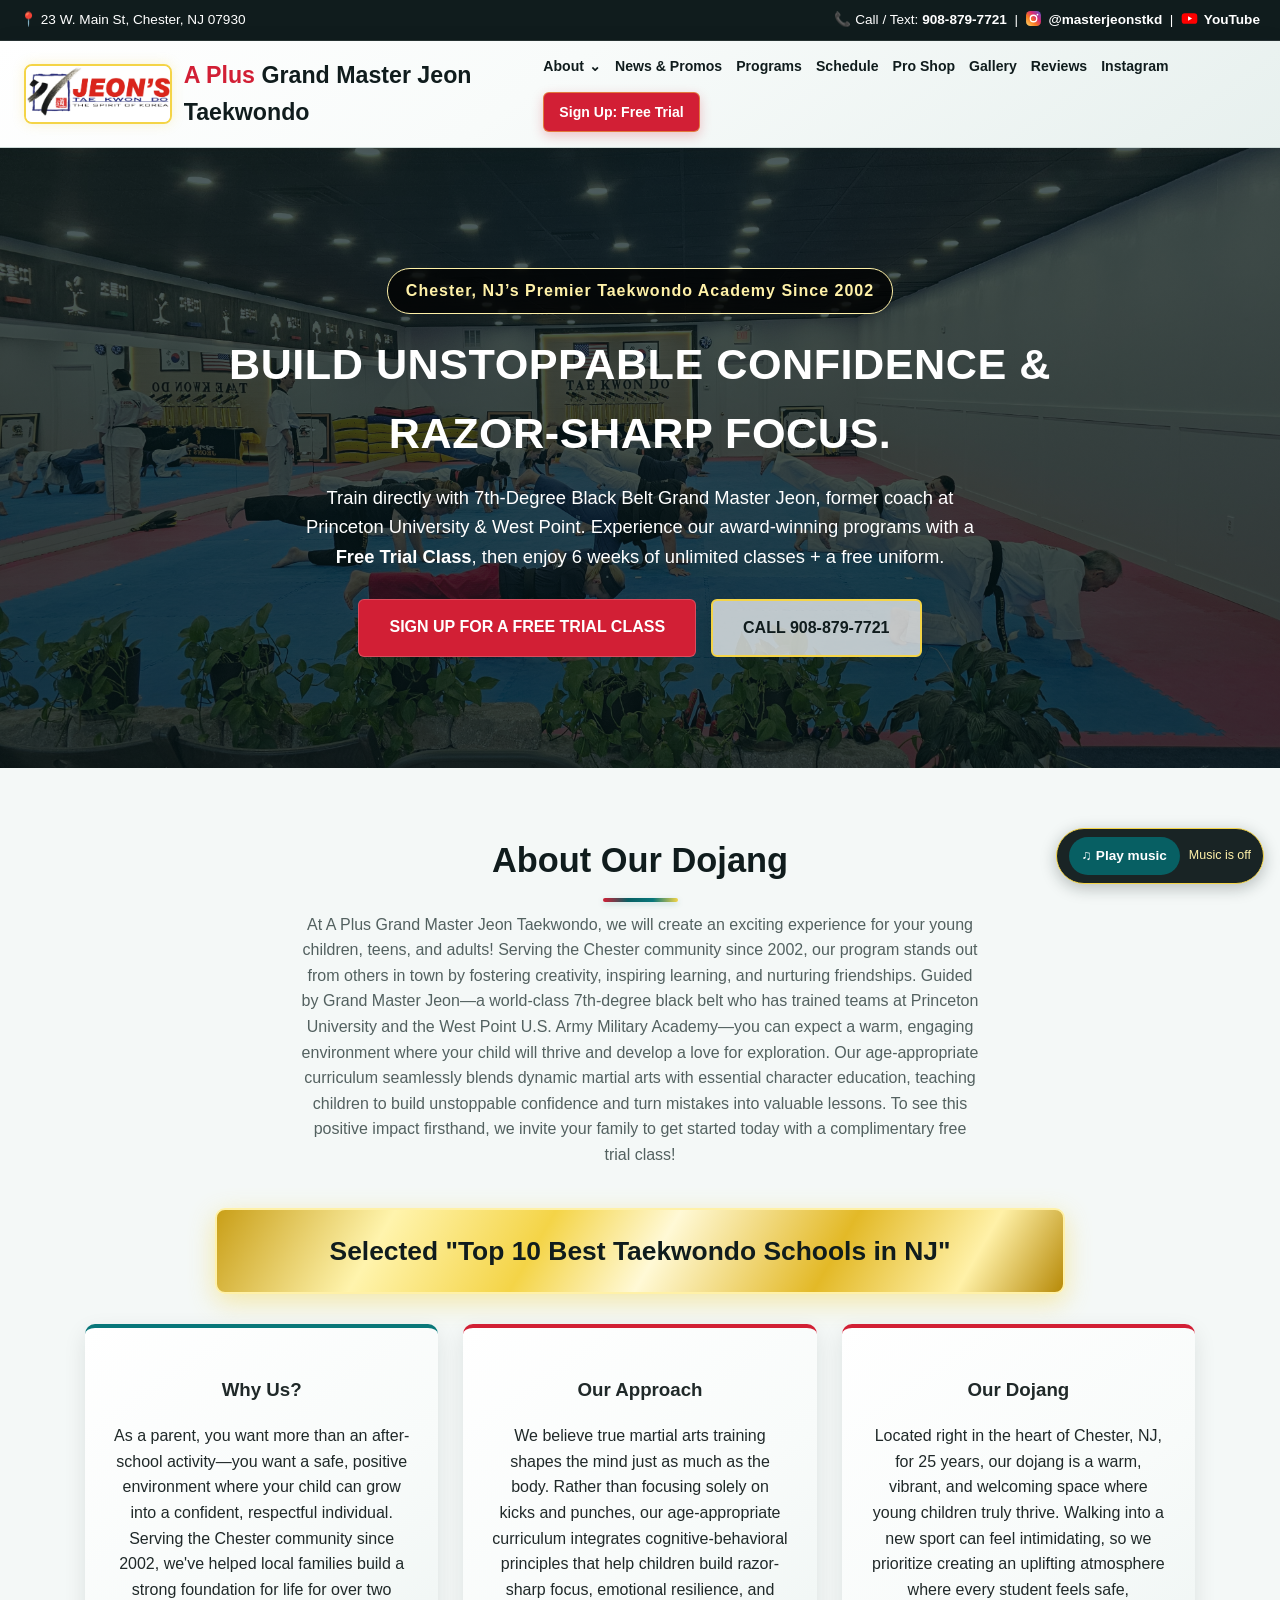
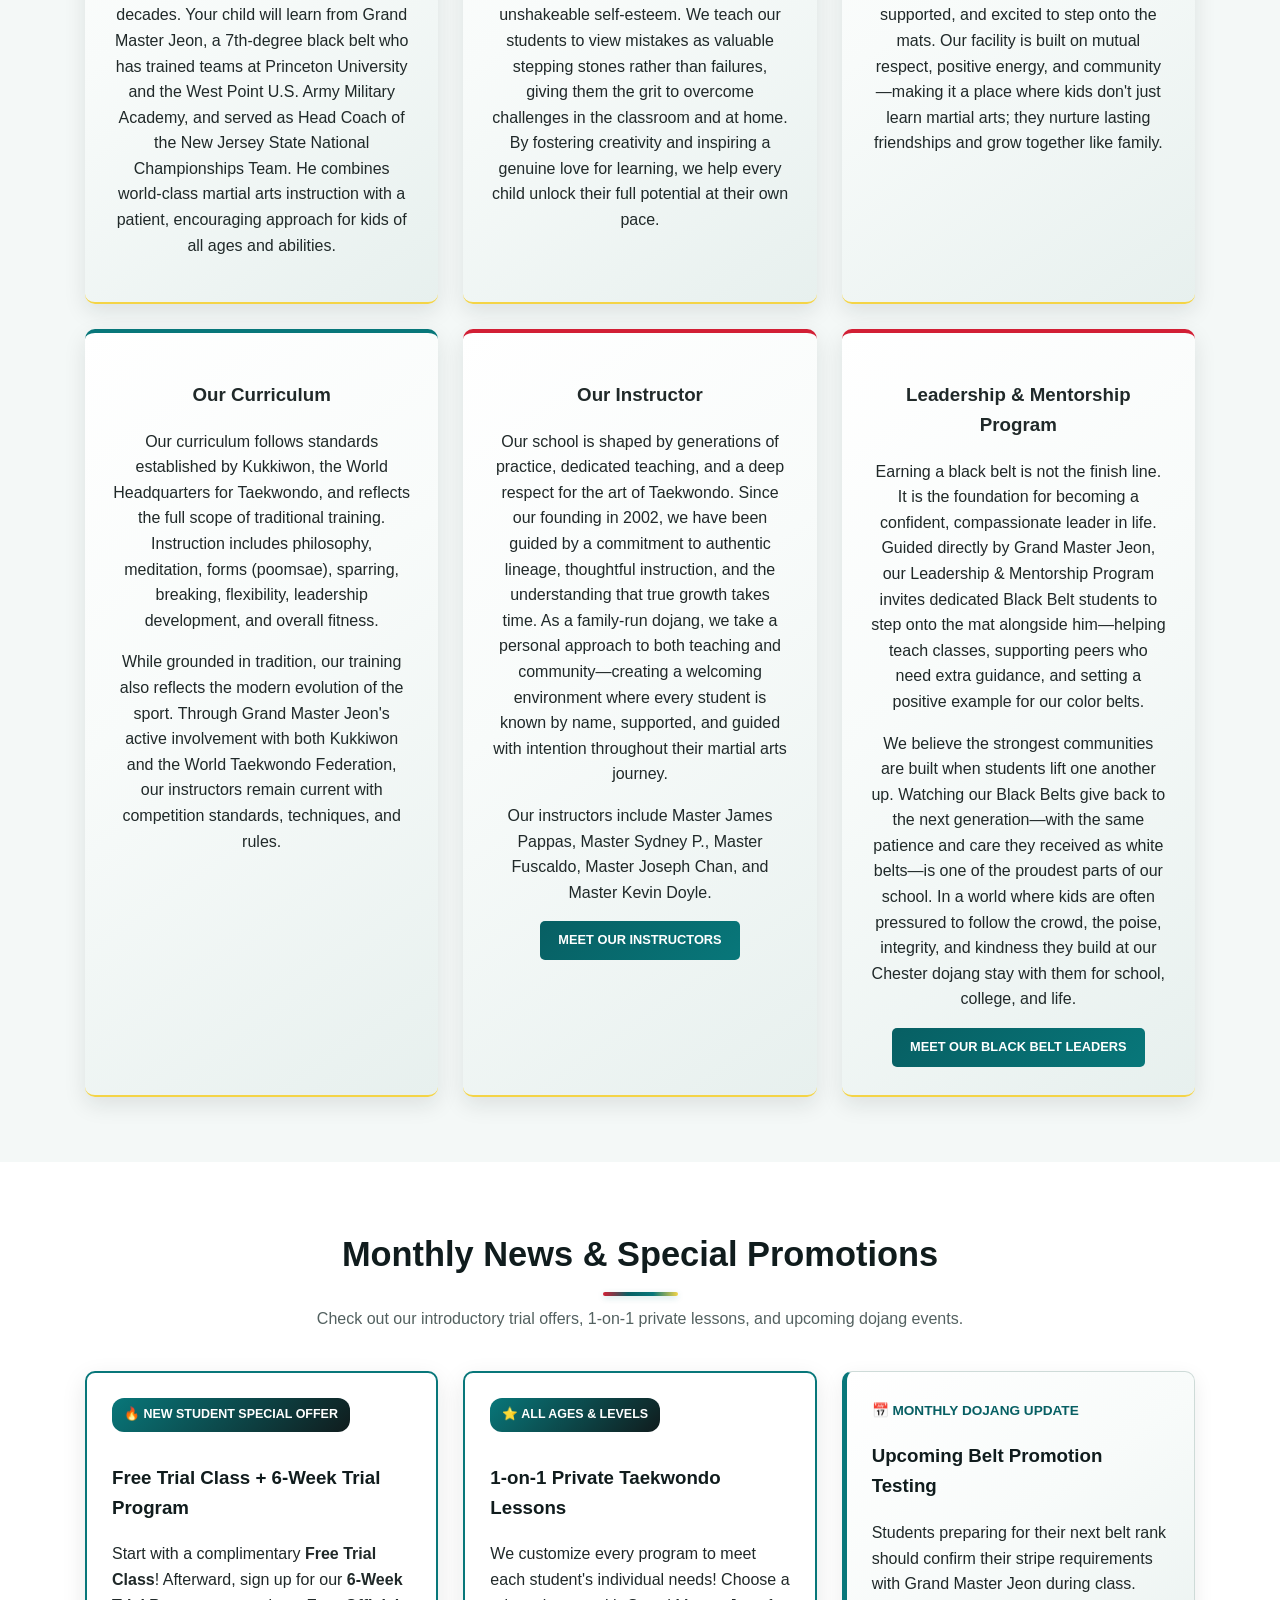
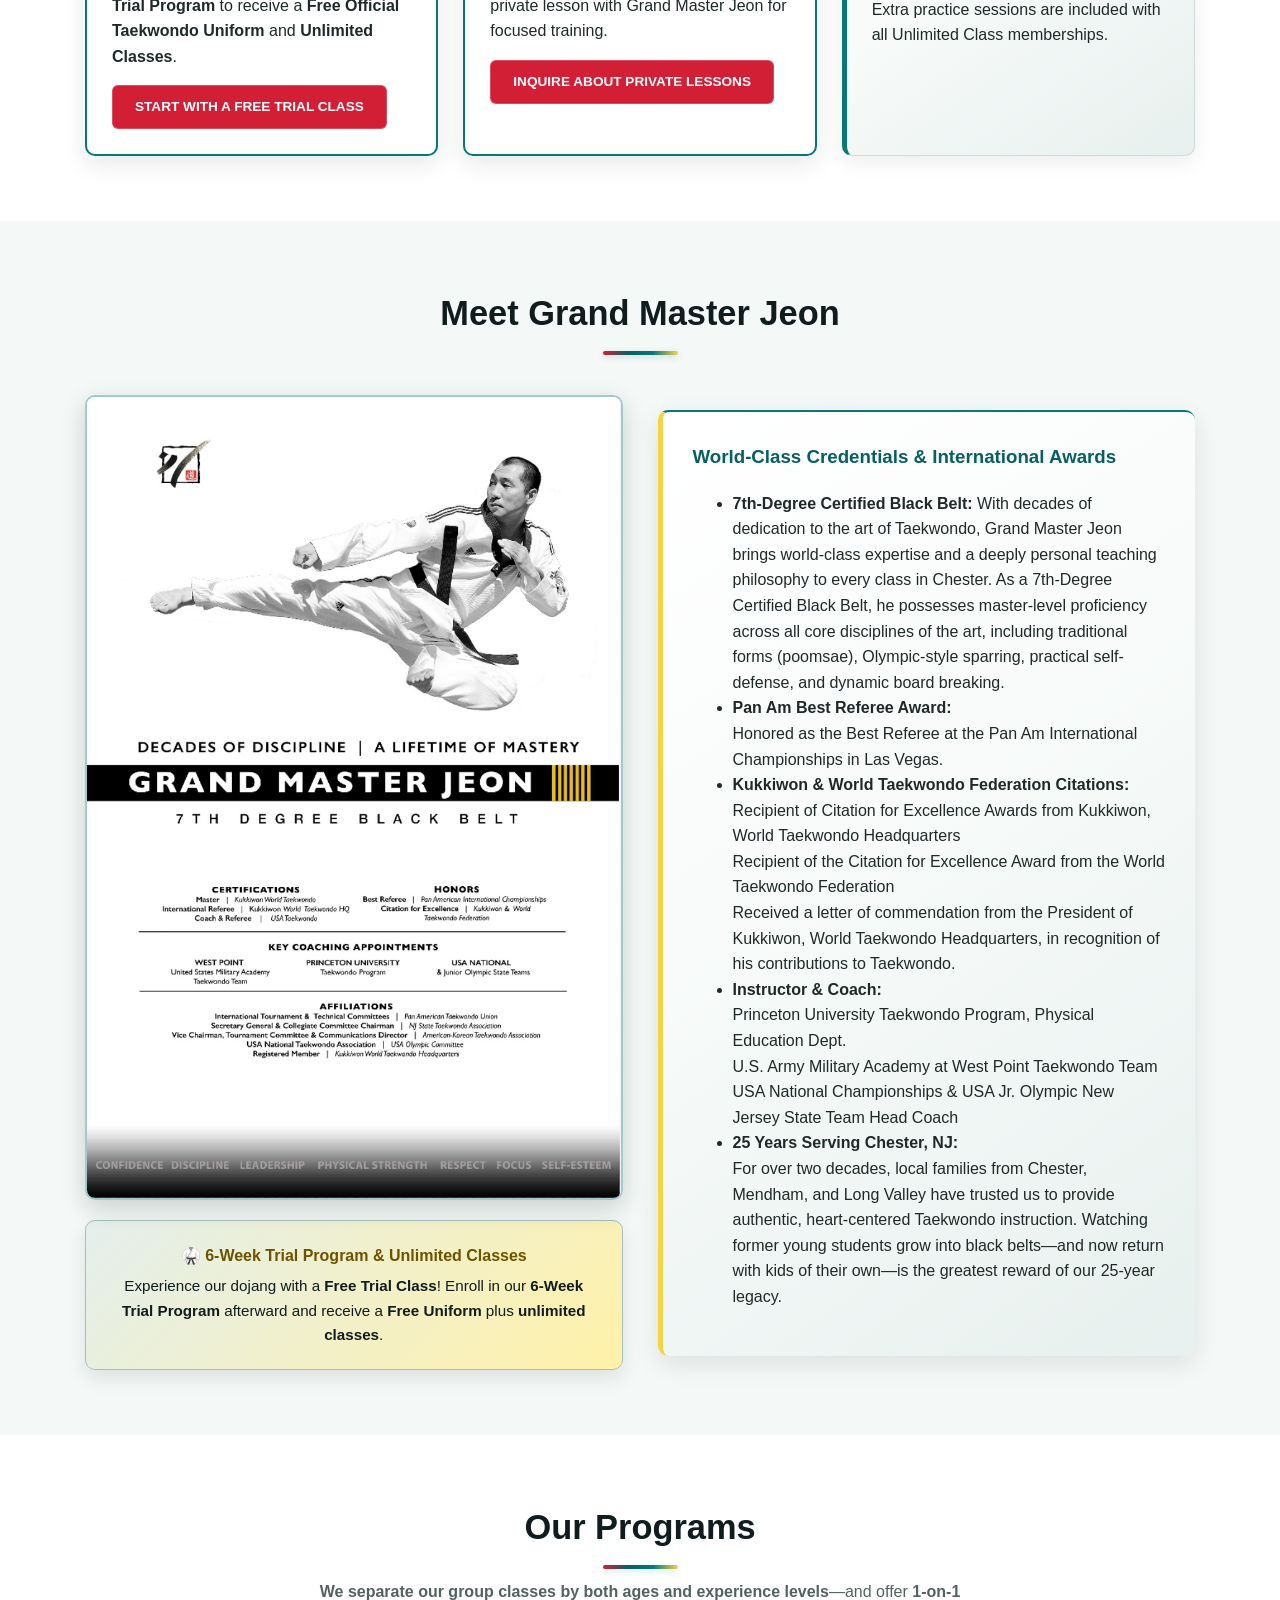
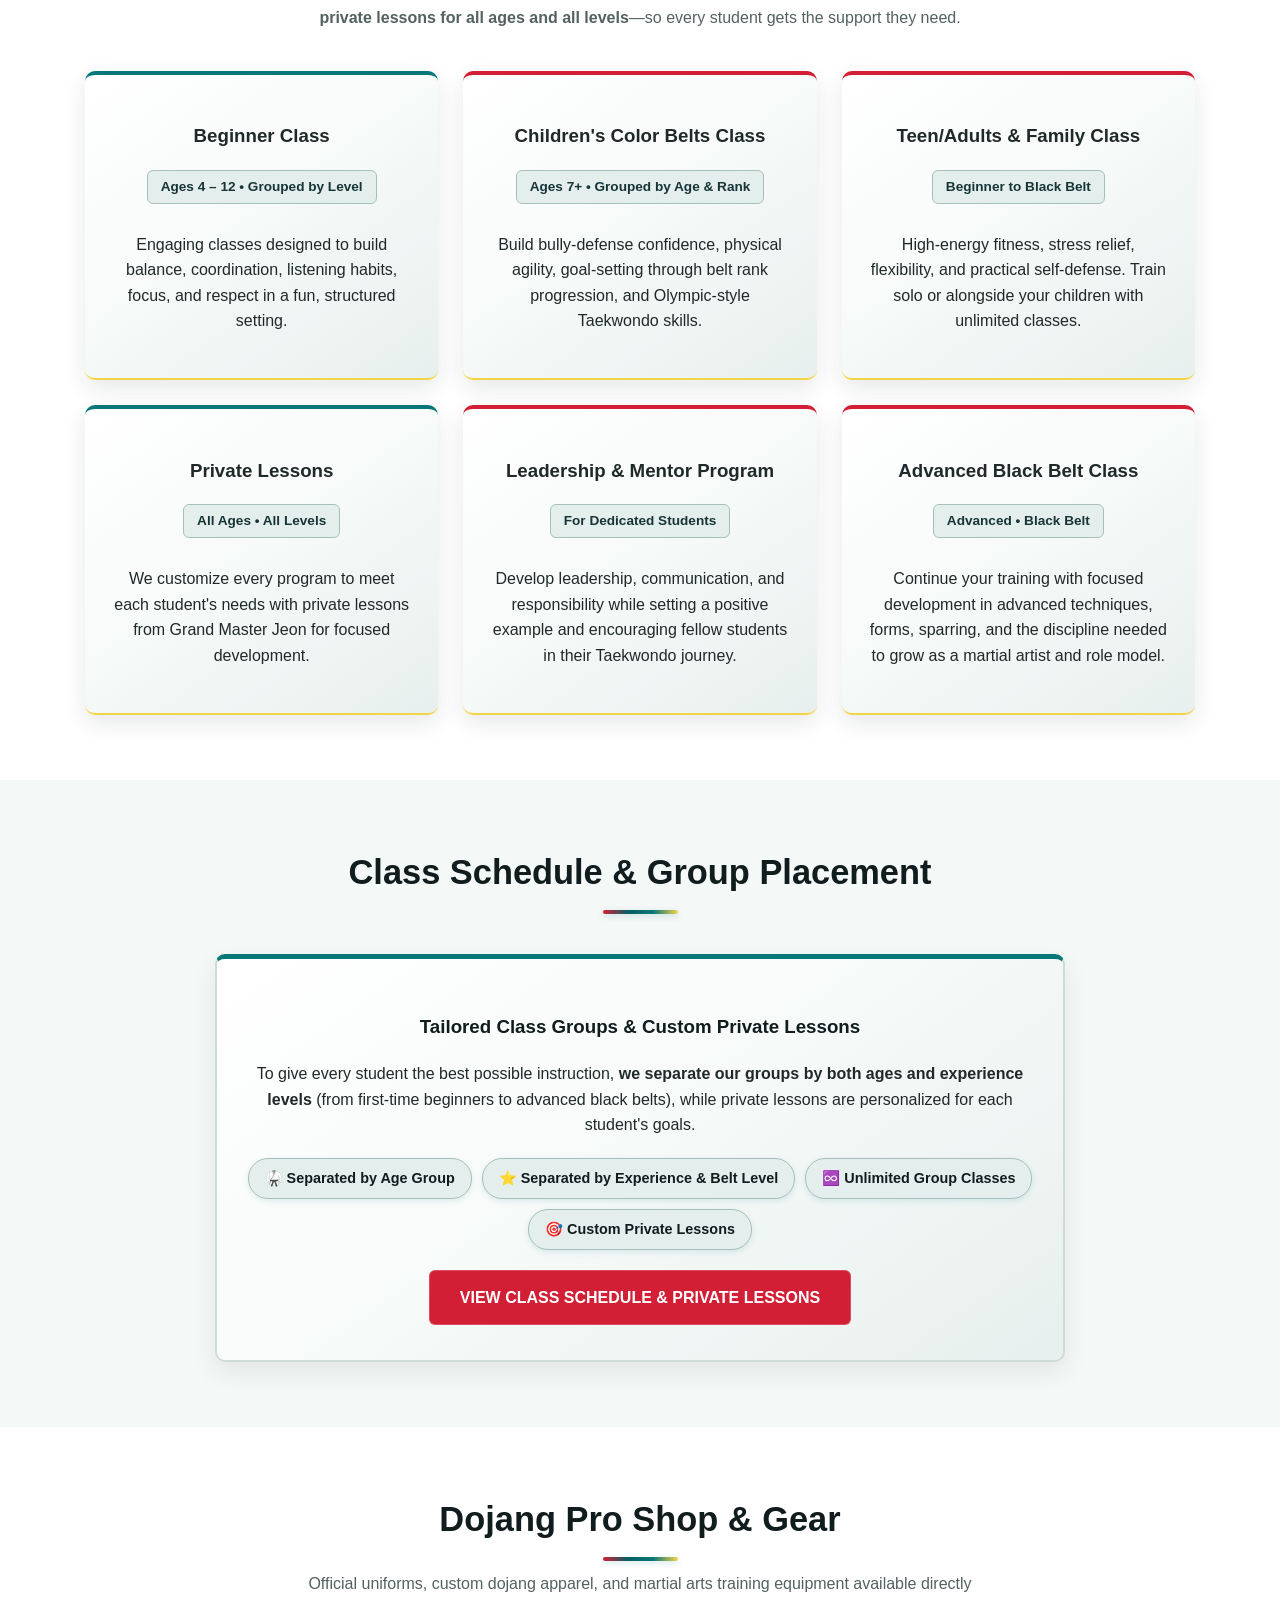
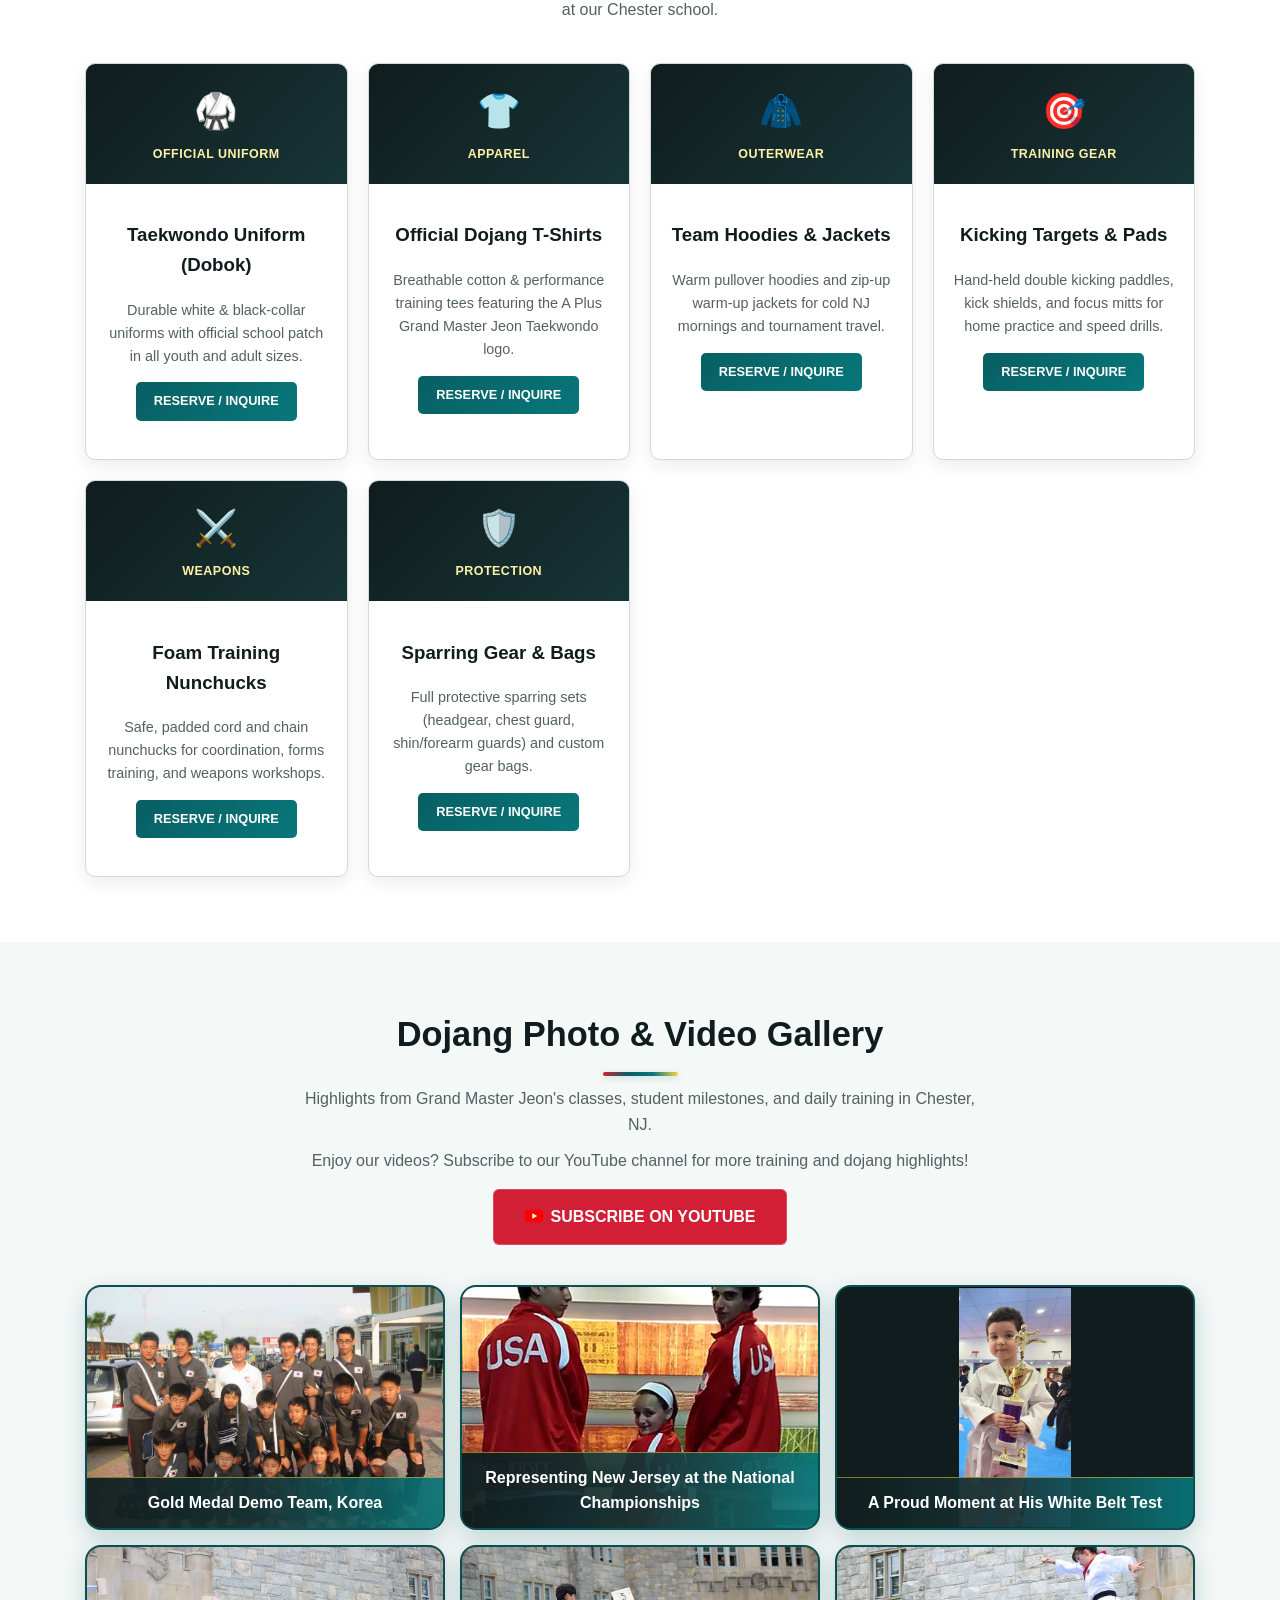
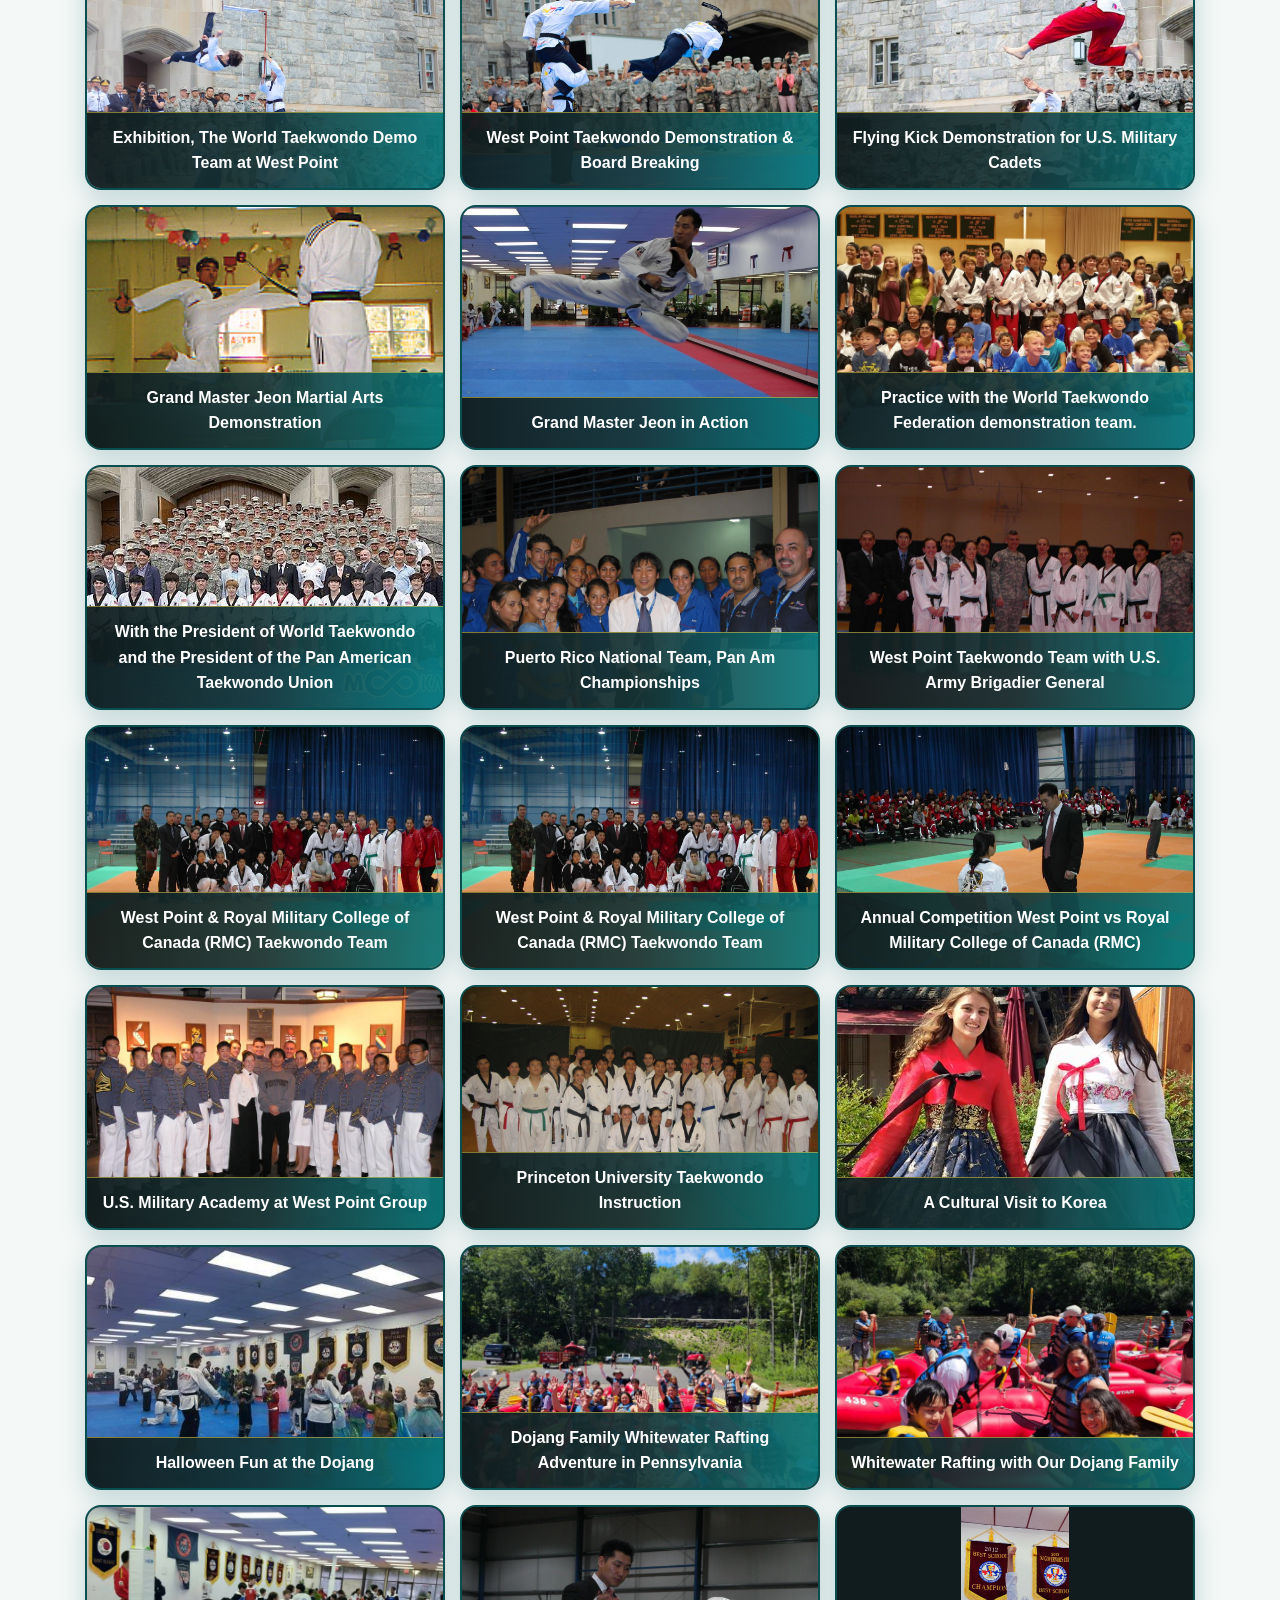
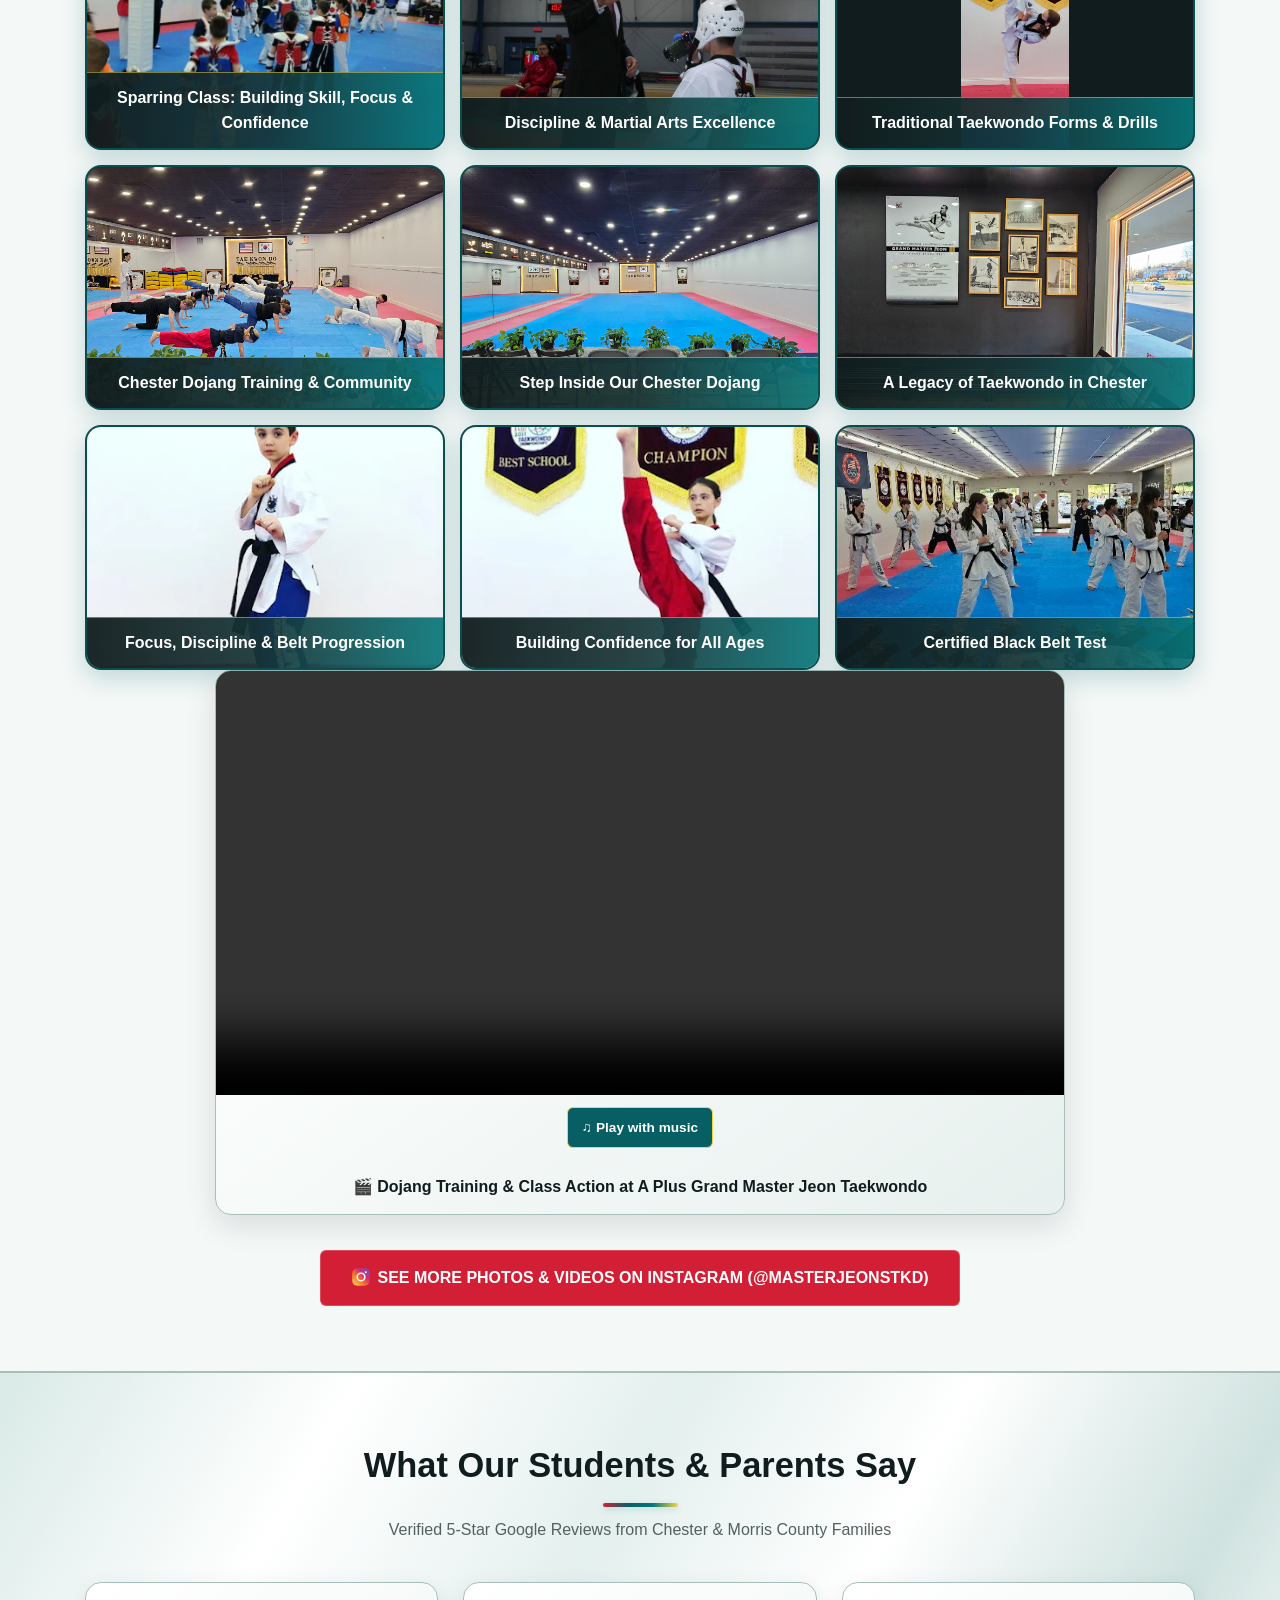
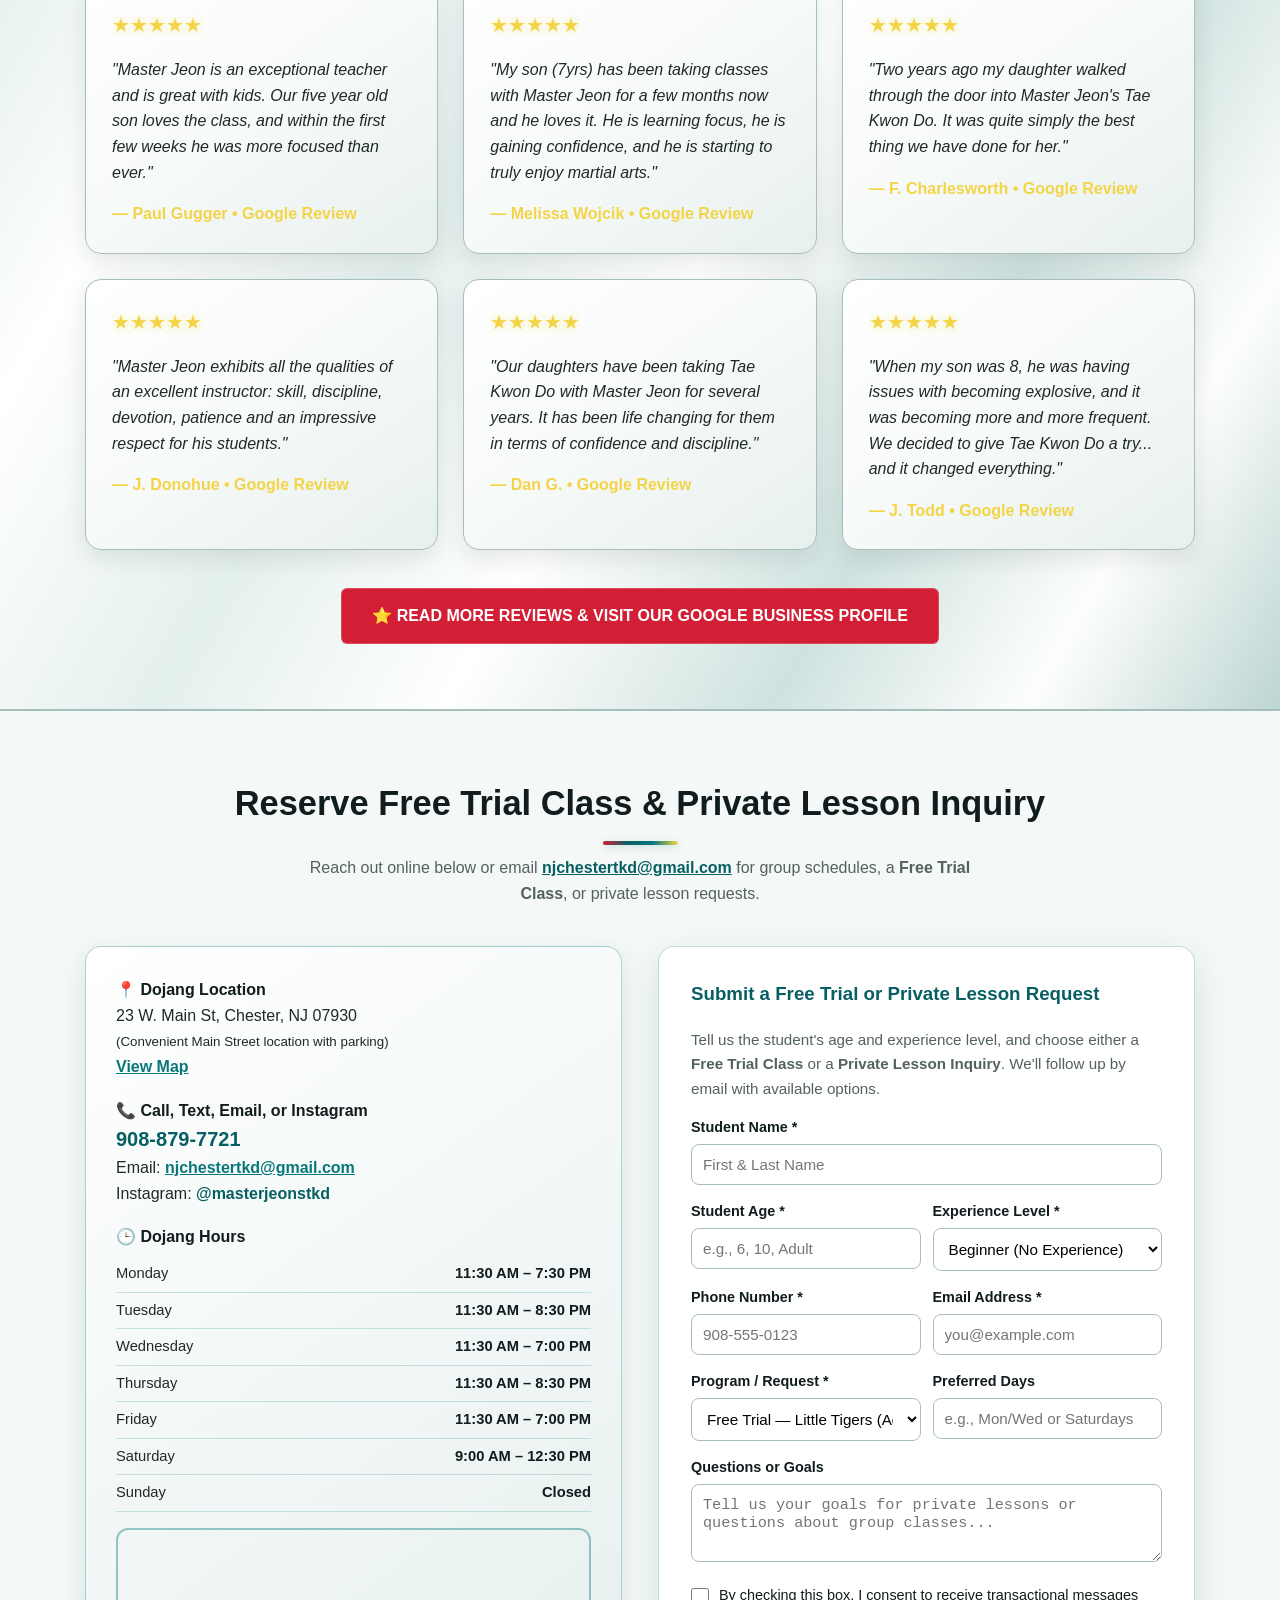
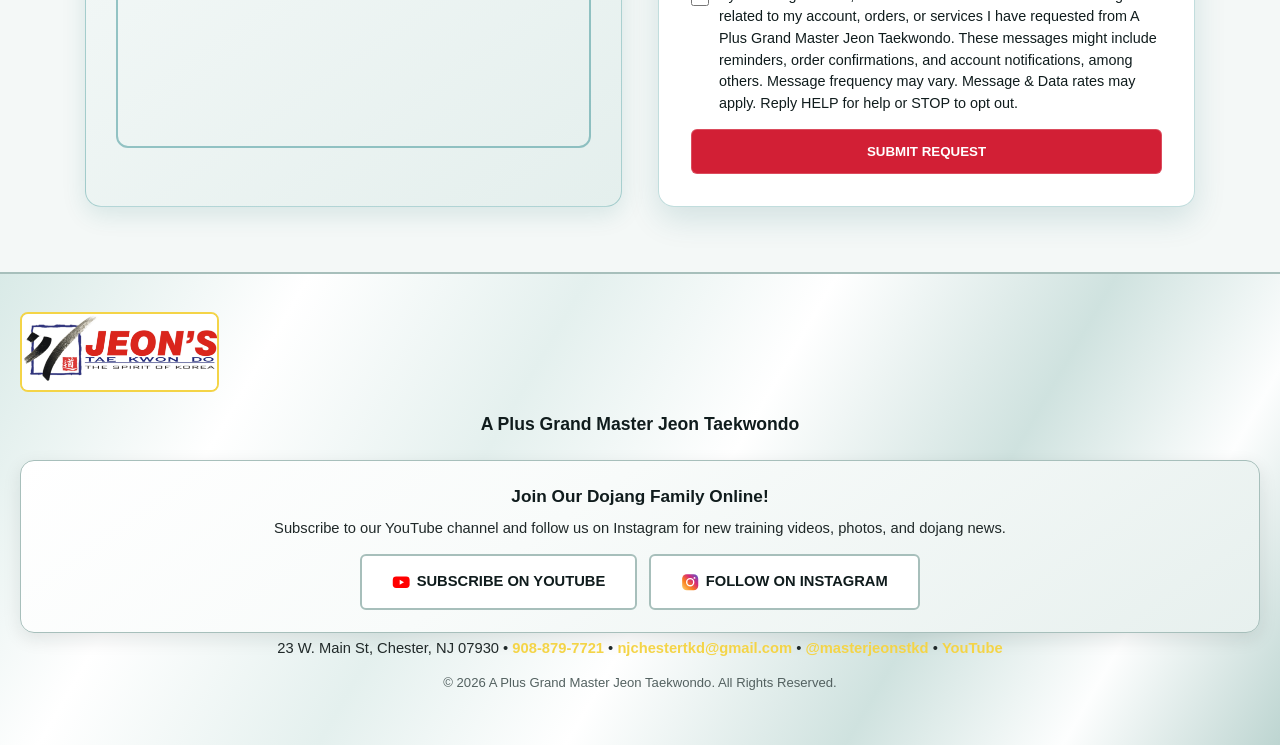
==== index.html @ 72559167 "Restore original copy and palette Keep the 20260718 class photo in the hero.  Co-authored-by: copilo" ====
<!DOCTYPE html>
<html lang="en">
<head>
    <meta charset="UTF-8">
    <meta name="viewport" content="width=device-width, initial-scale=1.0">
    <meta name="description" content="Since 2002, A Plus Grand Master Jeon Taekwondo in Chester, NJ has offered classes for kids, teens, and adults, private lessons, and a free trial.">
        <style>
         * { box-sizing: border-box; scroll-behavior: smooth; }
         body { font-family: 'Segoe UI', Tahoma, Geneva, Verdana, sans-serif; margin: 0; padding: 0; color: var(--text); line-height: 1.6; background: var(--page-bg); }
         .top-bar { background: var(--navy); color: var(--light); font-size: 0.85rem; padding: 9px 20px; display: flex; justify-content: space-between; align-items: center; flex-wrap: wrap; gap: 10px; border-bottom: 1px solid rgba(255,255,255,0.1); }
         .top-bar a { color: var(--light); text-decoration: none; font-weight: 600; }
         .top-bar a:hover { text-shadow: 0 0 8px rgba(var(--gold-rgb), 0.7); }
         header { background: var(--card-shine); color: var(--navy); padding: 0.9rem 1.5rem; display: flex; justify-content: space-between; align-items: center; position: sticky; top: 0; z-index: 1000; box-shadow: 0 4px 20px rgba(var(--navy-rgb), 0.12); border-bottom: 1px solid var(--border); }
         header h1 { margin: 0; font-size: 1.45rem; color: var(--navy); }
         header h1 span { color: var(--primary); font-weight: 800; }
         nav { display: flex; flex-wrap: wrap; gap: 14px; align-items: center; }
         nav a { color: var(--navy); text-decoration: none; font-weight: 600; font-size: 0.88rem; transition: all 0.25s ease; }
         nav a:hover { color: var(--gold); text-shadow: 0 0 10px rgba(var(--gold-rgb), 0.7); }
         .nav-dropdown { position: relative; }
         .nav-dropdown summary { color: var(--navy); font-size: 0.88rem; font-weight: 600; cursor: pointer; list-style: none; }
         .nav-dropdown summary::-webkit-details-marker { display: none; }
         .nav-dropdown summary::after { content: "⌄"; display: inline-block; margin-left: 5px; transition: transform 0.2s ease; }
         .nav-dropdown[open] summary::after { transform: rotate(180deg); }
         .nav-dropdown summary:hover { color: var(--gold); }
         .nav-dropdown summary:focus-visible { outline: 2px solid var(--gold); outline-offset: 4px; border-radius: 2px; }
         .nav-dropdown-menu { position: absolute; top: calc(100% + 10px); left: 0; z-index: 1001; display: grid; min-width: 220px; padding: 8px; background: #ffffff; border: 1px solid var(--border-accent); border-radius: 8px; box-shadow: 0 10px 24px rgba(var(--navy-rgb), 0.2); }
         nav .nav-dropdown-menu a { display: block; padding: 9px 12px; color: var(--navy); border-radius: 5px; }
         nav .nav-dropdown-menu a:hover, nav .nav-dropdown-menu a:focus-visible { background: var(--light-accent); color: var(--royal-blue); text-shadow: none; outline: none; }
         .nav-cta { background: var(--primary); padding: 8px 15px; border-radius: 6px; color: white !important; box-shadow: 0 4px 12px rgba(var(--primary-rgb), 0.25); border: 1px solid rgba(var(--gold-rgb), 0.5); }
         .nav-cta:hover { background: var(--primary-dark); transform: translateY(-1px); }
         .hero { background-color: #263a32; background-image: linear-gradient(rgba(0, 0, 0, 0.65), rgba(0, 0, 0, 0.65)), url("20260718_102113.jpg"); background-position: center; background-size: cover; background-repeat: no-repeat; min-height: 620px; display: flex; flex-direction: column; align-items: center; justify-content: center; padding: 80px 20px 70px; text-align: center; }
         .hero-copy { width: 100%; max-width: 860px; margin: 0 auto; color: #fff; text-align: center; }
         .hero-badges { display: flex; gap: 10px; flex-wrap: wrap; justify-content: center; margin-bottom: 18px; }
         .hero .hero-eyebrow { display: inline-block; margin: 0 auto 16px; padding: 9px 18px; border: 1px solid var(--gold-light); border-radius: 999px; background: rgba(0, 0, 0, 0.75); color: var(--gold-light); font-size: 1rem; font-weight: 700; letter-spacing: 1px; }
         .badge { background: var(--secondary); color: white; padding: 7px 18px; border-radius: 20px; font-size: 0.85rem; font-weight: bold; text-transform: uppercase; box-shadow: 0 4px 12px rgba(var(--secondary-rgb), 0.35); }
         .badge-gold { background: var(--gold-shine); color: var(--navy); box-shadow: 0 4px 15px rgba(var(--gold-rgb), 0.45); border: 1px solid #fff; }
         .hero h2 { font-size: 2.7rem; margin: 0 0 15px 0; text-transform: uppercase; max-width: 860px; letter-spacing: 0.5px; }
         .hero p { font-size: 1.15rem; margin: 0 auto 28px; max-width: 680px; color: #fff; }
         .hero-buttons { display: flex; gap: 15px; flex-wrap: wrap; justify-content: center; }
         .btn { background: var(--primary); color: white; padding: 14px 30px; text-decoration: none; border-radius: 6px; font-weight: bold; text-transform: uppercase; display: inline-block; border: 1px solid rgba(255,255,255,0.2); transition: all 0.25s ease; }
         .btn:hover { background: var(--primary-dark); transform: translateY(-2px); box-shadow: 0 8px 20px rgba(var(--primary-rgb), 0.35); }
         .btn-outline { background: rgba(255, 255, 255, 0.72); border: 2px solid var(--gold); color: var(--navy); box-shadow: 0 4px 15px rgba(var(--navy-rgb), 0.12); }
         .btn-outline:hover { background: var(--gold-shine); color: var(--navy); }
         .section { padding: 65px 20px; max-width: 1150px; margin: 0 auto; }
         .bg-light { background: var(--light); }
         .bg-dark { background: var(--navy-shine); color: var(--text); border-top: 2px solid var(--border-accent); border-bottom: 2px solid var(--border-accent); }
         .section-title { text-align: center; margin-bottom: 40px; }
         .section-title h2 { font-size: 2.15rem; margin: 0 0 10px 0; color: var(--navy); }
         .bg-dark .section-title h2 { color: var(--navy); }
         .section-title p { color: var(--muted); max-width: 680px; margin: 10px auto 0; }
         .bg-dark .section-title p { color: var(--muted); }
         .underline { width: 75px; height: 4px; background: linear-gradient(90deg, var(--primary), var(--royal-blue), var(--secondary), var(--gold)); margin: 0 auto; border-radius: 2px; box-shadow: 0 2px 6px rgba(var(--secondary-rgb), 0.2); }
         .award-banner { position: relative; overflow: hidden; max-width: 850px; margin: 0 auto 30px; padding: 20px; border: 2px solid var(--gold); border-radius: 10px; background: linear-gradient(135deg, #f3e2b8, #fff8e6, #d6ad58); box-shadow: 0 8px 24px rgba(var(--gold-rgb), 0.3); color: var(--navy); text-align: center; font-size: clamp(1.3rem, 3vw, 1.65rem); font-weight: 800; }
         .award-banner::after { content: ""; position: absolute; inset: 0; background: linear-gradient(110deg, transparent 35%, rgba(255,255,255,0.65) 50%, transparent 65%); transform: translateX(-100%); pointer-events: none; animation: award-shine 5s ease-in-out infinite; }
         @keyframes award-shine { 0%, 15% { transform: translateX(-100%); } 55%, 100% { transform: translateX(100%); } }
         @media (prefers-reduced-motion: reduce) { .award-banner::after { animation: none; } }
         .grid-3 { display: grid; grid-template-columns: repeat(auto-fit, minmax(290px, 1fr)); gap: 25px; }
         .instructor-list { display: grid; grid-template-columns: repeat(auto-fit, minmax(220px, 1fr)); gap: 20px; list-style: none; padding: 0; margin: 0; }
         .instructor-list li { background: var(--card-shine); padding: 22px; border-radius: 10px; border-top: 4px solid var(--secondary); border-bottom: 2px solid var(--gold); box-shadow: 0 8px 22px rgba(var(--navy-rgb), 0.1); text-align: center; }
         .instructor-list h3 { margin: 0; color: var(--navy); }
         .instructor-roster { margin-top: 22px; }
         .instructor-roster summary { width: fit-content; margin: 0 auto 18px; padding: 10px 18px; border: 1px solid var(--border-accent); border-radius: 6px; color: var(--navy); background: var(--light-accent); font-weight: 700; cursor: pointer; }
         .instructor-roster summary:hover, .instructor-roster summary:focus-visible { background: var(--gold-light); outline-color: var(--gold); }
         .grid-2 { display: grid; grid-template-columns: repeat(auto-fit, minmax(320px, 1fr)); gap: 25px; }
         .promo-card { background: linear-gradient(145deg, #ffffff 0%, var(--light) 100%); border: 2px solid var(--secondary); border-radius: 10px; padding: 25px; box-shadow: 0 8px 25px rgba(var(--navy-rgb), 0.1); transition: transform 0.25s ease, box-shadow 0.25s ease, border-color 0.25s ease; }
         .promo-card:hover { transform: translateY(-3px); box-shadow: 0 12px 30px rgba(var(--secondary-rgb), 0.2); }
         .promo-tag { display: inline-block; background: linear-gradient(135deg, var(--secondary) 0%, var(--navy) 100%); color: white; font-size: 0.78rem; font-weight: bold; text-transform: uppercase; padding: 7px 12px; border-radius: 12px; margin-bottom: 12px; }
         .news-card { background: var(--card-shine); border: 1px solid var(--border); border-left: 5px solid var(--secondary); border-radius: 10px; padding: 25px; box-shadow: 0 6px 20px rgba(var(--navy-rgb), 0.08); transition: transform 0.25s ease; }
         .news-card:hover { transform: translateY(-3px); }
         .master-grid { display: grid; grid-template-columns: repeat(auto-fit, minmax(320px, 1fr)); gap: 35px; align-items: center; }
         .master-card { background: var(--card-shine); padding: 30px; border-radius: 10px; box-shadow: 0 8px 26px rgba(var(--navy-rgb), 0.1); border-left: 5px solid var(--gold); border-top: 2px solid var(--secondary); }
         .master-photo { position: relative; display: block; width: 100%; padding: 0; border: 0; border-radius: 10px; background: none; cursor: zoom-in; transition: transform 0.25s ease; }
         .master-photo img { display: block; width: 100%; height: auto; border-radius: 10px; box-shadow: 0 8px 24px rgba(var(--navy-rgb), 0.18); border: 2px solid rgba(var(--secondary-rgb), 0.35); }
         .master-photo[aria-pressed="true"] { z-index: 1; transform: scale(1.1); cursor: zoom-out; }
         .master-photo:focus-visible { outline: 3px solid var(--gold); outline-offset: 4px; }
         @media (prefers-reduced-motion: reduce) { .master-photo { transition: none; } }
         .unlimited-banner { background: linear-gradient(135deg, var(--light-accent), var(--gold-light)); color: var(--navy); padding: 22px; border: 1px solid var(--border-accent); border-radius: 10px; margin-top: 20px; text-align: center; box-shadow: 0 8px 20px rgba(var(--navy-rgb), 0.1); }
         .card { background: var(--card-shine); padding: 28px; border-radius: 10px; box-shadow: 0 8px 22px rgba(var(--navy-rgb), 0.1); text-align: center; border-top: 4px solid var(--secondary); border-bottom: 2px solid var(--gold); transition: transform 0.25s ease, box-shadow 0.25s ease; }
         .grid-3 .card:nth-child(3n+2) { border-top-color: var(--primary); background: linear-gradient(145deg, #ffffff, #fbe9e8); }
         .grid-3 .card:nth-child(3n) { border-top-color: var(--royal-blue); background: linear-gradient(145deg, #ffffff, #e1effa); }
         .card:hover { transform: translateY(-4px); box-shadow: 0 12px 28px rgba(var(--secondary-rgb), 0.2); }
         .age-tag { display: inline-block; background: var(--light-accent); color: var(--navy-mid); padding: 5px 13px; border-radius: 6px; font-size: 0.85rem; font-weight: bold; margin-bottom: 12px; border: 1px solid var(--border-accent); }
         .schedule-box { background: var(--card-shine); border: 2px solid var(--border); border-top: 5px solid var(--secondary); border-radius: 10px; padding: 35px 25px; text-align: center; max-width: 850px; margin: 0 auto; box-shadow: 0 10px 26px rgba(var(--navy-rgb), 0.08); }
         .schedule-badges { display: flex; justify-content: center; flex-wrap: wrap; gap: 10px; margin: 20px 0; }
         .sched-pill { background: var(--light-accent); border: 1px solid var(--border-accent); color: var(--navy); padding: 8px 16px; border-radius: 20px; font-weight: 600; font-size: 0.9rem; box-shadow: 0 2px 6px rgba(var(--secondary-rgb), 0.12); }
         .shop-grid { display: grid; grid-template-columns: repeat(auto-fit, minmax(240px, 1fr)); gap: 20px; }
         .shop-item { background: white; border: 1px solid var(--border); border-radius: 10px; overflow: hidden; text-align: center; padding-bottom: 20px; box-shadow: 0 6px 18px rgba(var(--navy-rgb), 0.08); transition: transform 0.25s ease, box-shadow 0.25s ease; }
         .shop-item:hover { transform: translateY(-3px); box-shadow: 0 10px 25px rgba(var(--secondary-rgb), 0.18); }
         .shop-icon-box { background: linear-gradient(135deg, var(--navy) 0%, var(--navy-mid) 100%); color: white; height: 120px; display: flex; flex-direction: column; align-items: center; justify-content: center; font-size: 2.2rem; }
         .shop-icon-box span { font-size: 0.78rem; text-transform: uppercase; margin-top: 6px; color: var(--gold-light); font-weight: bold; letter-spacing: 0.5px; }
         .shop-btn { display: inline-block; padding: 9px 18px; background: linear-gradient(135deg, var(--royal-blue) 0%, var(--secondary) 100%); color: white; text-decoration: none; border-radius: 5px; font-size: 0.8rem; font-weight: bold; text-transform: uppercase; }
         .shop-btn:hover { background: linear-gradient(135deg, var(--primary) 0%, var(--primary-dark) 100%); }
         .gallery-grid { display: grid; grid-template-columns: repeat(auto-fit, minmax(280px, 1fr)); gap: 15px; }
         .gallery-card {
             position: relative;
             border-radius: 16px;
             overflow: hidden;
             height: 245px;
             background: var(--navy);
             display: flex;
             align-items: center;
             justify-content: center;
             border: 2px solid rgba(var(--secondary-rgb), 0.55);
             box-shadow: 0 8px 24px rgba(var(--royal-blue-rgb), 0.22);
         }
         .gallery-card img { width: 100%; height: 100%; object-fit: cover; transition: transform 0.4s ease; }
         .video-soundtrack-button { display: block; margin: 12px auto; padding: 9px 14px; border: 1px solid var(--gold); border-radius: 6px; color: white; background: var(--royal-blue); font: inherit; font-size: 0.85rem; font-weight: 700; cursor: pointer; }
         .video-soundtrack-button:hover { background: var(--secondary); }
         .video-soundtrack-button:focus-visible { outline: 3px solid var(--gold-light); outline-offset: 2px; }
         .gallery-card img[src="2025-05-06.jpg"] { object-fit: contain; }
         .gallery-card img[src="image000000(2922).jpg"] { object-fit: contain; object-position: center 30%; background: var(--navy); }
         .gallery-card img[src="17861804_1512677362084192_6781998400995938239_n.jpg"] { object-position: center 20%; }
         .gallery-card img[src="10530785_827249443960324_7049852047357874963_n.jpg"] { object-position: center 60%; }
         .gallery-card:hover img { transform: scale(1.05); }
         .gallery-caption {
             position: absolute;
             bottom: 0;
             left: 0;
             right: 0;
             background: linear-gradient(90deg, rgba(var(--navy-rgb), 0.95), rgba(var(--navy-mid-rgb), 0.92), rgba(var(--secondary-rgb), 0.92));
             color: white;
             padding: 12px;
             font-weight: 600;
             text-align: center;
             border-top: 1px solid rgba(var(--gold-rgb), 0.5);
         }
         .review-card { background: var(--card-shine); padding: 26px; border-radius: 16px; border: 1px solid var(--border-accent); box-shadow: 0 8px 24px rgba(var(--navy-rgb), 0.1); transition: transform 0.25s ease, border-color 0.25s ease; }
         .review-card:hover { transform: translateY(-5px); border-color: var(--gold); }
         .stars { color: var(--gold); font-size: 1.25rem; margin-bottom: 10px; text-shadow: 0 0 10px rgba(var(--gold-rgb), 0.45); }
         .contact-container { display: grid; grid-template-columns: repeat(auto-fit, minmax(320px, 1fr)); gap: 36px; }
         .info-card { background: linear-gradient(145deg, #ffffff 0%, var(--light-accent) 100%); padding: 30px; border-radius: 16px; border: 1px solid rgba(var(--secondary-rgb), 0.3); box-shadow: 0 8px 24px rgba(var(--royal-blue-rgb), 0.12); }
         .hours-table { width: 100%; border-collapse: collapse; font-size: 0.92rem; }
         .hours-table td { padding: 6px 0; border-bottom: 1px solid rgba(var(--secondary-rgb), 0.2); }
         .hours-table td:last-child { text-align: right; font-weight: 700; color: var(--navy); }
         .map-frame { width: 100%; height: 220px; border: 2px solid rgba(var(--secondary-rgb), 0.4); border-radius: 12px; margin-top: 16px; }
         .form-box { background: linear-gradient(155deg, #ffffff 0%, var(--light) 100%); padding: 32px; border-radius: 16px; box-shadow: 0 12px 32px rgba(var(--royal-blue-rgb), 0.14); border: 1px solid rgba(var(--secondary-rgb), 0.25); }
         .form-group { margin-bottom: 15px; }
         .form-group label { display: block; margin-bottom: 5px; font-weight: 700; font-size: 0.9rem; color: var(--navy); }
         .form-group input, .form-group select, .form-group textarea { width: 100%; padding: 11px; border: 1px solid var(--border-accent); border-radius: 8px; font-size: 0.95rem; background: #ffffff; }
         .form-group input:focus, .form-group select:focus, .form-group textarea:focus { outline: none; border-color: var(--secondary); box-shadow: 0 0 0 3px rgba(var(--secondary-rgb), 0.2); }
         .form-group .consent-label { display: flex; align-items: flex-start; gap: 10px; font-weight: 500; line-height: 1.5; cursor: pointer; }
         .form-group .consent-checkbox { flex: 0 0 auto; width: 18px; height: 18px; margin: 3px 0 0; padding: 0; accent-color: var(--secondary); }
         .form-row { display: grid; grid-template-columns: 1fr 1fr; gap: 12px; }
         footer { background: var(--navy-shine); color: var(--text); text-align: center; padding: 38px 20px; font-size: 0.92rem; border-top: 2px solid var(--border-accent); }
         .footer-logo { display: block; height: 80px; width: auto; margin: 0 0 12px; border: 2px solid var(--gold); border-radius: 8px; }
         footer a { color: var(--gold); text-decoration: none; font-weight: 600; }
         footer a:hover { text-decoration: underline; }
         .background-music-control { position: fixed; right: 16px; bottom: 16px; z-index: 1000; display: flex; align-items: center; gap: 9px; padding: 8px 12px; border: 1px solid var(--gold); border-radius: 999px; background: rgba(var(--navy-rgb), 0.96); box-shadow: 0 4px 16px rgba(var(--navy-rgb), 0.28); }
         .background-music-control button { border: 0; border-radius: 999px; padding: 8px 13px; color: white; background: var(--royal-blue); font: inherit; font-size: 0.85rem; font-weight: 700; cursor: pointer; }
         .background-music-control button:hover { background: var(--secondary); }
         .background-music-control button:focus-visible { outline: 3px solid var(--gold); outline-offset: 2px; }
         .social-icon { width: 1.25em; height: 1.25em; vertical-align: -0.25em; margin-right: 6px; }
         .social-follow { margin-top: 22px; padding: 22px 16px; background: var(--card-shine); border: 1px solid var(--border-accent); border-radius: 14px; box-shadow: 0 6px 18px rgba(var(--navy-rgb), 0.1); }
         .social-follow h3 { margin: 0 0 6px; color: var(--navy); }
         .social-follow p { margin: 0 0 14px; }
         .social-buttons { display: flex; gap: 12px; flex-wrap: wrap; justify-content: center; }
         .social-buttons .btn { display: inline-flex; align-items: center; background: #ffffff; color: var(--navy); border: 2px solid var(--border-accent); }
         .social-buttons .btn:hover { background: var(--light-accent); color: var(--navy); }
         .music-status { color: var(--gold-light); font-size: 0.78rem; }
         @media (max-width: 768px) {
             header { flex-direction: column; gap: 10px; text-align: center; }
             .nav-dropdown-menu { left: 50%; transform: translateX(-50%); }
             .form-row { grid-template-columns: 1fr; }
             .hero { padding: 48px 20px; }
             .hero-copy { margin: 0 auto; }
             .hero-badges, .hero-buttons { justify-content: center; }
             .hero h2 { font-size: 2.1rem; }
         }
         @media (max-width: 480px) {
             .background-music-control { right: 10px; bottom: 10px; gap: 6px; padding: 6px 8px; }
             .background-music-control button { padding: 7px 10px; }
             .music-status { font-size: 0.7rem; }
         }
    </style>
    <link rel="stylesheet" href="theme.css">
</head>
<body>
    <div class="top-bar">
        <div>📍 23 W. Main St, Chester, NJ 07930</div>
        <div>
            📞 Call / Text: <a href="tel:9088797721">908-879-7721</a> &nbsp;|&nbsp;
            <a href="https://www.instagram.com/masterjeonstkd/" target="_blank" rel="noopener noreferrer"><svg class="social-icon" viewBox="0 0 24 24" aria-hidden="true"><defs><linearGradient id="ig-g" x1="0" y1="1" x2="1" y2="0"><stop offset="0" stop-color="#feda75"/><stop offset=".35" stop-color="#fa7e1e"/><stop offset=".65" stop-color="#d62976"/><stop offset="1" stop-color="#4f5bd5"/></linearGradient></defs><rect x="1.5" y="1.5" width="21" height="21" rx="6" fill="url(#ig-g)"/><circle cx="12" cy="12" r="4.6" fill="none" stroke="#fff" stroke-width="1.8"/><circle cx="17.6" cy="6.4" r="1.2" fill="#fff"/></svg>@masterjeonstkd</a> &nbsp;|&nbsp;
            <a href="https://www.youtube.com/@APlusTaekwondo" target="_blank" rel="noopener noreferrer"><svg class="social-icon" viewBox="0 0 24 24" aria-hidden="true"><rect x="1" y="4.5" width="22" height="15" rx="4.5" fill="#ff0000"/><path d="M10 8.7v6.6l5.7-3.3z" fill="#fff"/></svg>YouTube</a>
        </div>
    </div>

    <header>
        <div style="display:flex; align-items:center; gap:12px;">
            <img src="JEONS-TKD-FINAL.jpg" alt="A Plus Grand Master Jeon Taekwondo Logo" style="height:60px; width:auto; border-radius:8px; border:2px solid var(--gold); box-shadow:0 0 12px rgba(var(--gold-rgb),0.25);">
            <h1><span>A Plus</span> Grand Master Jeon Taekwondo</h1>
        </div>
        <nav>
            <details class="nav-dropdown">
                <summary>About</summary>
                <div class="nav-dropdown-menu">
                    <a href="#about">About Overview</a>
                    <a href="#why-us">Why Us?</a>
                    <a href="#our-approach">Our Approach</a>
                    <a href="#our-dojang">Our Dojang</a>
                    <a href="#our-curriculum">Our Curriculum</a>
                    <a href="#master">Grand Master Jeon</a>
                    <a href="#instructors">Meet Our Instructors</a>
                    <a href="#black-belt-leaders">Meet Our Black Belt Leaders</a>
                </div>
            </details>
            <a href="#news">News &amp; Promos</a>
            <a href="#programs">Programs</a>
            <a href="#schedule">Schedule</a>
            <a href="#shop">Pro Shop</a>
            <a href="#gallery">Gallery</a>
            <a href="#reviews">Reviews</a>
            <a href="https://www.instagram.com/masterjeonstkd/" target="_blank" rel="noopener noreferrer">Instagram</a>
            <a href="#signup" class="nav-cta">Sign Up: Free Trial</a>
        </nav>
    </header>

    <section class="hero">
        <div class="hero-copy">
            <p class="hero-eyebrow">Chester, NJ’s Premier Taekwondo Academy Since 2002</p>
            <h2>Build Unstoppable Confidence &amp; Razor-Sharp Focus.</h2>
            <p>Train directly with 7th-Degree Black Belt Grand Master Jeon, former coach at Princeton University &amp; West Point. Experience our award-winning programs with a <strong>Free Trial Class</strong>, then enjoy 6 weeks of unlimited classes + a free uniform.</p>
            <div class="hero-buttons">
                <a href="#signup" class="btn">Sign Up For a Free Trial Class</a>
                <a href="tel:9088797721" class="btn btn-outline">Call 908-879-7721</a>
            </div>
        </div>
    </section>

    <section id="about" class="section">
        <div class="section-title">
            <h2>About Our Dojang</h2>
            <div class="underline"></div>
            <p>At A Plus Grand Master Jeon Taekwondo, we will create an exciting experience for your young children, teens, and adults! Serving the Chester community since 2002, our program stands out from others in town by fostering creativity, inspiring learning, and nurturing friendships. Guided by Grand Master Jeon—a world-class 7th-degree black belt who has trained teams at Princeton University and the West Point U.S. Army Military Academy—you can expect a warm, engaging environment where your child will thrive and develop a love for exploration. Our age-appropriate curriculum seamlessly blends dynamic martial arts with essential character education, teaching children to build unstoppable confidence and turn mistakes into valuable lessons. To see this positive impact firsthand, we invite your family to get started today with a complimentary free trial class!</p>
        </div>
        <div class="award-banner">Selected "Top 10 Best Taekwondo Schools in NJ"</div>
        <div class="grid-3">
            <div class="card" id="why-us">
                <h3>Why Us?</h3>
                <p>As a parent, you want more than an after-school activity—you want a safe, positive environment where your child can grow into a confident, respectful individual. Serving the Chester community since 2002, we've helped local families build a strong foundation for life for over two decades. Your child will learn from Grand Master Jeon, a 7th-degree black belt who has trained teams at Princeton University and the West Point U.S. Army Military Academy, and served as Head Coach of the New Jersey State National Championships Team. He combines world-class martial arts instruction with a patient, encouraging approach for kids of all ages and abilities.</p>
            </div>
            <div class="card" id="our-approach">
                <h3>Our Approach</h3>
                <p>We believe true martial arts training shapes the mind just as much as the body. Rather than focusing solely on kicks and punches, our age-appropriate curriculum integrates cognitive-behavioral principles that help children build razor-sharp focus, emotional resilience, and unshakeable self-esteem. We teach our students to view mistakes as valuable stepping stones rather than failures, giving them the grit to overcome challenges in the classroom and at home. By fostering creativity and inspiring a genuine love for learning, we help every child unlock their full potential at their own pace.</p>
            </div>
            <div class="card" id="our-dojang">
                <h3>Our Dojang</h3>
                <p>Located right in the heart of Chester, NJ, for 25 years, our dojang is a warm, vibrant, and welcoming space where young children truly thrive. Walking into a new sport can feel intimidating, so we prioritize creating an uplifting atmosphere where every student feels safe, supported, and excited to step onto the mats. Our facility is built on mutual respect, positive energy, and community—making it a place where kids don't just learn martial arts; they nurture lasting friendships and grow together like family.</p>
            </div>
            <div class="card" id="our-curriculum">
                <h3>Our Curriculum</h3>
                <p>Our curriculum follows standards established by Kukkiwon, the World Headquarters for Taekwondo, and reflects the full scope of traditional training. Instruction includes philosophy, meditation, forms (poomsae), sparring, breaking, flexibility, leadership development, and overall fitness.</p>
                <p>While grounded in tradition, our training also reflects the modern evolution of the sport. Through Grand Master Jeon's active involvement with both Kukkiwon and the World Taekwondo Federation, our instructors remain current with competition standards, techniques, and rules.</p>
            </div>
            <div class="card">
                <h3>Our Instructor</h3>
                <p>Our school is shaped by generations of practice, dedicated teaching, and a deep respect for the art of Taekwondo. Since our founding in 2002, we have been guided by a commitment to authentic lineage, thoughtful instruction, and the understanding that true growth takes time. As a family-run dojang, we take a personal approach to both teaching and community—creating a welcoming environment where every student is known by name, supported, and guided with intention throughout their martial arts journey.</p>
                <p>Our instructors include Master James Pappas, Master Sydney P., Master Fuscaldo, Master Joseph Chan, and Master Kevin Doyle.</p>
                <a href="#instructors" class="shop-btn">Meet Our Instructors</a>
            </div>
            <div class="card">
                <h3>Leadership &amp; Mentorship Program</h3>
                <p>Earning a black belt is not the finish line. It is the foundation for becoming a confident, compassionate leader in life. Guided directly by Grand Master Jeon, our Leadership &amp; Mentorship Program invites dedicated Black Belt students to step onto the mat alongside him—helping teach classes, supporting peers who need extra guidance, and setting a positive example for our color belts.</p>
                <p>We believe the strongest communities are built when students lift one another up. Watching our Black Belts give back to the next generation—with the same patience and care they received as white belts—is one of the proudest parts of our school. In a world where kids are often pressured to follow the crowd, the poise, integrity, and kindness they build at our Chester dojang stay with them for school, college, and life.</p>
                <a href="#black-belt-leaders" class="shop-btn">Meet Our Black Belt Leaders</a>
            </div>
        </div>
    </section>

    <section id="instructors" class="section" hidden>
        <div class="section-title">
            <h2>Meet Our Instructors</h2>
            <div class="underline"></div>
        </div>
        <details class="instructor-roster">
            <summary>Our Instructors</summary>
            <ul class="instructor-list">
                <li><h3>Master James Pappas</h3></li>
                <li><h3>Master Sydney P.</h3></li>
                <li><h3>Master Fuscaldo</h3></li>
                <li><h3>Master Joseph Chan</h3></li>
                <li><h3>Master Kevin Doyle</h3></li>
            </ul>
        </details>
    </section>

    <section id="black-belt-leaders" class="section" hidden>
        <div class="section-title">
            <h2>Meet Our Black Belt Leaders</h2>
            <div class="underline"></div>
        </div>
        <details class="instructor-roster">
            <summary>Our Black Belt Leaders</summary>
            <ul class="instructor-list">
                <li><h3>Anabel Lam</h3></li>
                <li><h3>Reese Gilmore</h3></li>
                <li><h3>Aliana Sudol</h3></li>
                <li><h3>Anakin Lam</h3></li>
                <li><h3>Romi Tee</h3></li>
                <li><h3>Anjoli Lam</h3></li>
                <li><h3>Aidan Lam</h3></li>
                <li><h3>Ella Bergeron</h3></li>
            </ul>
        </details>
    </section>

    <div class="bg-light">
        <section id="news" class="section">
            <div class="section-title">
                <h2>Monthly News &amp; Special Promotions</h2>
                <div class="underline"></div>
                <p>Check out our introductory trial offers, 1-on-1 private lessons, and upcoming dojang events.</p>
            </div>
            <div class="grid-3">
                <div class="promo-card">
                    <span class="promo-tag">🔥 New Student Special Offer</span>
                    <h3 style="color:var(--navy);">Free Trial Class + 6-Week Trial Program</h3>
                    <p>Start with a complimentary <strong>Free Trial Class</strong>! Afterward, sign up for our <strong>6-Week Trial Program</strong> to receive a <strong>Free Official Taekwondo Uniform</strong> and <strong>Unlimited Classes</strong>.</p>
                    <a href="#signup" class="btn" style="padding:10px 22px; font-size:0.85rem;">Start With a Free Trial Class</a>
                </div>
                <div class="promo-card">
                    <span class="promo-tag">⭐ All Ages &amp; Levels</span>
                    <h3 style="color:var(--navy);">1-on-1 Private Taekwondo Lessons</h3>
                    <p>We customize every program to meet each student's individual needs! Choose a private lesson with Grand Master Jeon for focused training.</p>
                    <a href="#signup" class="btn" style="padding:10px 22px; font-size:0.85rem;">Inquire About Private Lessons</a>
                </div>
                <div class="news-card">
                    <span style="color:var(--royal-blue); font-weight:bold; font-size:0.85rem;">📅 MONTHLY DOJANG UPDATE</span>
                    <h3 style="color:var(--navy);">Upcoming Belt Promotion Testing</h3>
                    <p>Students preparing for their next belt rank should confirm their stripe requirements with Grand Master Jeon during class. Extra practice sessions are included with all Unlimited Class memberships.</p>
                </div>
            </div>
        </section>
    </div>

    <section id="master" class="section">
        <div class="section-title">
            <h2>Meet Grand Master Jeon</h2>
            <div class="underline"></div>
        </div>
        <div class="master-grid">
            <div>
                <button class="master-photo" type="button" aria-label="Enlarge photo of Grand Master Jeon" aria-pressed="false">
                    <img src="Master%20Jeon%20final%20proof.jpeg" alt="Grand Master Jeon">
                </button>
                <div class="unlimited-banner">
                    <h4 style="margin:0 0 6px 0; color:var(--gold-dark);">🥋 6-Week Trial Program &amp; Unlimited Classes</h4>
                    <p style="margin:0; font-size:0.95rem;">Experience our dojang with a <strong>Free Trial Class</strong>! Enroll in our <strong>6-Week Trial Program</strong> afterward and receive a <strong>Free Uniform</strong> plus <strong>unlimited classes</strong>.</p>
                </div>
            </div>
            <div class="master-card">
                <h3 style="margin-top:0; color:var(--royal-blue);">World-Class Credentials &amp; International Awards</h3>
                <ul>
                    <li><strong>7th-Degree Certified Black Belt:</strong> With decades of dedication to the art of Taekwondo, Grand Master Jeon brings world-class expertise and a deeply personal teaching philosophy to every class in Chester. As a 7th-Degree Certified Black Belt, he possesses master-level proficiency across all core disciplines of the art, including traditional forms (poomsae), Olympic-style sparring, practical self-defense, and dynamic board breaking.</li>
                    <li><strong>Pan Am Best Referee Award:</strong><br>Honored as the Best Referee at the Pan Am International Championships in Las Vegas.</li>
                    <li><strong>Kukkiwon &amp; World Taekwondo Federation Citations:</strong><br>Recipient of Citation for Excellence Awards from Kukkiwon, World Taekwondo Headquarters<br>Recipient of the Citation for Excellence Award from the World Taekwondo Federation<br>Received a letter of commendation from the President of Kukkiwon, World Taekwondo Headquarters, in recognition of his contributions to Taekwondo.</li>
                    <li><strong>Instructor &amp; Coach:</strong><br>Princeton University Taekwondo Program, Physical Education Dept.<br>U.S. Army Military Academy at West Point Taekwondo Team<br>USA National Championships &amp; USA Jr. Olympic New Jersey State Team Head Coach</li>
                    <li><strong>25 Years Serving Chester, NJ:</strong><br>For over two decades, local families from Chester, Mendham, and Long Valley have trusted us to provide authentic, heart-centered Taekwondo instruction. Watching former young students grow into black belts—and now return with kids of their own—is the greatest reward of our 25-year legacy.</li>
                </ul>
            </div>
        </div>
    </section>

    <div class="bg-light">
        <section id="programs" class="section">
            <div class="section-title">
                <h2>Our Programs</h2>
                <div class="underline"></div>
                <p><strong>We separate our group classes by both ages and experience levels</strong>—and offer <strong>1-on-1 private lessons for all ages and all levels</strong>—so every student gets the support they need.</p>
            </div>
            <div class="grid-3">
                <div class="card">
                    <h3>Beginner Class</h3>
                    <div class="age-tag">Ages 4 – 12 • Grouped by Level</div>
                    <p>Engaging classes designed to build balance, coordination, listening habits, focus, and respect in a fun, structured setting.</p>
                </div>
                <div class="card">
                    <h3>Children's Color Belts Class</h3>
                    <div class="age-tag">Ages 7+ • Grouped by Age &amp; Rank</div>
                    <p>Build bully-defense confidence, physical agility, goal-setting through belt rank progression, and Olympic-style Taekwondo skills.</p>
                </div>
                <div class="card">
                    <h3>Teen/Adults &amp; Family Class</h3>
                    <div class="age-tag">Beginner to Black Belt</div>
                    <p>High-energy fitness, stress relief, flexibility, and practical self-defense. Train solo or alongside your children with unlimited classes.</p>
                </div>
                <div class="card">
                    <h3>Private Lessons</h3>
                    <div class="age-tag">All Ages • All Levels</div>
                    <p>We customize every program to meet each student's needs with private lessons from Grand Master Jeon for focused development.</p>
                </div>
                <div class="card">
                    <h3>Leadership &amp; Mentor Program</h3>
                    <div class="age-tag">For Dedicated Students</div>
                    <p>Develop leadership, communication, and responsibility while setting a positive example and encouraging fellow students in their Taekwondo journey.</p>
                </div>
                <div class="card">
                    <h3>Advanced Black Belt Class</h3>
                    <div class="age-tag">Advanced • Black Belt</div>
                    <p>Continue your training with focused development in advanced techniques, forms, sparring, and the discipline needed to grow as a martial artist and role model.</p>
                </div>
            </div>
        </section>
    </div>

    <section id="schedule" class="section">
        <div class="section-title">
            <h2>Class Schedule &amp; Group Placement</h2>
            <div class="underline"></div>
        </div>
        <div class="schedule-box">
            <h3 style="color:var(--navy);">Tailored Class Groups &amp; Custom Private Lessons</h3>
            <p>To give every student the best possible instruction, <strong>we separate our groups by both ages and experience levels</strong> (from first-time beginners to advanced black belts), while private lessons are personalized for each student's goals.</p>
            <div class="schedule-badges">
                <span class="sched-pill">🥋 Separated by Age Group</span>
                <span class="sched-pill">⭐ Separated by Experience &amp; Belt Level</span>
                <span class="sched-pill">♾️ Unlimited Group Classes</span>
                <span class="sched-pill">🎯 Custom Private Lessons</span>
            </div>
            <div class="hero-buttons">
                <a href="schedule.html" class="btn">View Class Schedule &amp; Private Lessons</a>
            </div>
        </div>
    </section>

    <div class="bg-light">
        <section id="shop" class="section">
            <div class="section-title">
                <h2>Dojang Pro Shop &amp; Gear</h2>
                <div class="underline"></div>
                <p>Official uniforms, custom dojang apparel, and martial arts training equipment available directly at our Chester school.</p>
            </div>
            <div class="shop-grid">
                <div class="shop-item">
                    <div class="shop-icon-box">🥋<span>Official Uniform</span></div>
                    <div style="padding:18px;">
                        <h3 style="color:var(--navy);">Taekwondo Uniform (Dobok)</h3>
                        <p style="font-size:0.9rem; color:var(--muted);">Durable white &amp; black-collar uniforms with official school patch in all youth and adult sizes.</p>
                        <a href="#signup" class="shop-btn">Reserve / Inquire</a>
                    </div>
                </div>
                <div class="shop-item">
                    <div class="shop-icon-box">👕<span>Apparel</span></div>
                    <div style="padding:18px;">
                        <h3 style="color:var(--navy);">Official Dojang T-Shirts</h3>
                        <p style="font-size:0.9rem; color:var(--muted);">Breathable cotton &amp; performance training tees featuring the A Plus Grand Master Jeon Taekwondo logo.</p>
                        <a href="#signup" class="shop-btn">Reserve / Inquire</a>
                    </div>
                </div>
                <div class="shop-item">
                    <div class="shop-icon-box">🧥<span>Outerwear</span></div>
                    <div style="padding:18px;">
                        <h3 style="color:var(--navy);">Team Hoodies &amp; Jackets</h3>
                        <p style="font-size:0.9rem; color:var(--muted);">Warm pullover hoodies and zip-up warm-up jackets for cold NJ mornings and tournament travel.</p>
                        <a href="#signup" class="shop-btn">Reserve / Inquire</a>
                    </div>
                </div>
                <div class="shop-item">
                    <div class="shop-icon-box">🎯<span>Training Gear</span></div>
                    <div style="padding:18px;">
                        <h3 style="color:var(--navy);">Kicking Targets &amp; Pads</h3>
                        <p style="font-size:0.9rem; color:var(--muted);">Hand-held double kicking paddles, kick shields, and focus mitts for home practice and speed drills.</p>
                        <a href="#signup" class="shop-btn">Reserve / Inquire</a>
                    </div>
                </div>
                <div class="shop-item">
                    <div class="shop-icon-box">⚔️<span>Weapons</span></div>
                    <div style="padding:18px;">
                        <h3 style="color:var(--navy);">Foam Training Nunchucks</h3>
                        <p style="font-size:0.9rem; color:var(--muted);">Safe, padded cord and chain nunchucks for coordination, forms training, and weapons workshops.</p>
                        <a href="#signup" class="shop-btn">Reserve / Inquire</a>
                    </div>
                </div>
                <div class="shop-item">
                    <div class="shop-icon-box">🛡️<span>Protection</span></div>
                    <div style="padding:18px;">
                        <h3 style="color:var(--navy);">Sparring Gear &amp; Bags</h3>
                        <p style="font-size:0.9rem; color:var(--muted);">Full protective sparring sets (headgear, chest guard, shin/forearm guards) and custom gear bags.</p>
                        <a href="#signup" class="shop-btn">Reserve / Inquire</a>
                    </div>
                </div>
            </div>
        </section>
    </div>

    <section id="gallery" class="section">
        <div class="section-title">
            <h2>Dojang Photo &amp; Video Gallery</h2>
            <div class="underline"></div>
            <p>Highlights from Grand Master Jeon's classes, student milestones, and daily training in Chester, NJ.</p>
            <p>Enjoy our videos? Subscribe to our YouTube channel for more training and dojang highlights!</p>
            <a href="https://www.youtube.com/@APlusTaekwondo?sub_confirmation=1" target="_blank" rel="noopener noreferrer" class="btn" style="margin-top:16px;"><svg class="social-icon" viewBox="0 0 24 24" aria-hidden="true"><rect x="1" y="4.5" width="22" height="15" rx="4.5" fill="#ff0000"/><path d="M10 8.7v6.6l5.7-3.3z" fill="#fff"/></svg>Subscribe on YouTube</a>
        </div>

        <div class="gallery-grid">
            <div class="gallery-card">
                <img src="11169416_1009019465783320_6141996570803873612_o.jpg" alt="Gold Medal Demo Team, Korea">
                <div class="gallery-caption">Gold Medal Demo Team, Korea</div>
            </div>
            <div class="gallery-card">
                <img src="10530785_827249443960324_7049852047357874963_n.jpg" alt="Three New Jersey Taekwondo team athletes wearing USA jackets during a championship trip">
                <div class="gallery-caption">Representing New Jersey at the National Championships</div>
            </div>
            <div class="gallery-card">
                <img src="image000000(2922).jpg" alt="Young Taekwondo student celebrating his white belt test at the dojang">
                <div class="gallery-caption">A Proud Moment at His White Belt Test</div>
            </div>
            <div class="gallery-card">
                <img src="unnamed%20(1).jpg" alt="Exhibition, The World Taekwondo Demo Team at West Point">
                <div class="gallery-caption">Exhibition, The World Taekwondo Demo Team at West Point</div>
            </div>
            <div class="gallery-card">
                <img src="unnamed.jpg" alt="Taekwondo board-breaking demonstration before a military audience">
                <div class="gallery-caption">West Point Taekwondo Demonstration &amp; Board Breaking</div>
            </div>
            <div class="gallery-card">
                <img src="17861804_1512677362084192_6781998400995938239_n.jpg" alt="Taekwondo athlete performing a flying kick before a military audience">
                <div class="gallery-caption">Flying Kick Demonstration for U.S. Military Cadets</div>
            </div>
            <div class="gallery-card">
                <img src="Master%20Jeon%20Demo.jpg" alt="Grand Master Jeon Demonstration">
                <div class="gallery-caption">Grand Master Jeon Martial Arts Demonstration</div>
            </div>
            <div class="gallery-card">
                <img src="2023-08-1912536.jpg" alt="Grand Master Jeon performing a jumping side kick at the dojang">
                <div class="gallery-caption">Grand Master Jeon in Action</div>
            </div>
            <div class="gallery-card">
                <img src="2025-05-06%20(2).jpg" alt="A Plus Taekwondo Community">
                <div class="gallery-caption">Practice with the World Taekwondo Federation demonstration team.</div>
            </div>
            <div class="gallery-card">
                <img src="11247711_1101171803234752_2714191257292080415_n.jpg" alt="Grand Master Jeon with the presidents of World Taekwondo and the Pan American Taekwondo Union">
                <div class="gallery-caption">With the President of World Taekwondo and the President of the Pan American Taekwondo Union</div>
            </div>
            <div class="gallery-card">
                <img src="2023-08-19.jpg" alt="Puerto Rico National Team at the Pan Am Championships">
                <div class="gallery-caption">Puerto Rico National Team, Pan Am Championships</div>
            </div>
            <div class="gallery-card">
                <img src="2025-05-06%20(1).jpg" alt="Youth &amp; Teen Taekwondo">
                <div class="gallery-caption">West Point Taekwondo Team with U.S. Army Brigadier General</div>
            </div>
            <div class="gallery-card">
                <img src="2026-04-10.jpg" alt="West Point & Royal Military College of Canada (RMC) Taekwondo Team">
                <div class="gallery-caption">West Point &amp; Royal Military College of Canada (RMC) Taekwondo Team</div>
            </div>
            <div class="gallery-card">
                <img src="2026-04-10.jpg" alt="A Plus Grand Master Jeon Taekwondo">
                <div class="gallery-caption">West Point &amp; Royal Military College of Canada (RMC) Taekwondo Team</div>
            </div>
            <div class="gallery-card">
                <img src="2026-04-10%20(1).jpg" alt="Taekwondo Student Practice">
                <div class="gallery-caption">Annual Competition West Point vs Royal Military College of Canada (RMC)</div>
            </div>
            <div class="gallery-card">
                <img src="West%20Point%20Group%20Picture.jpg" alt="West Point Taekwondo Group">
                <div class="gallery-caption">U.S. Military Academy at West Point Group</div>
            </div>
            <div class="gallery-card">
                <img src="Princeton%20Picture.jpg" alt="Princeton University Taekwondo">
                <div class="gallery-caption">Princeton University Taekwondo Instruction</div>
            </div>
            <div class="gallery-card">
                <img src="13716183_1253765727975358_6498699381067644389_n.jpg" alt="Students wearing traditional Korean hanbok during a visit to Korea">
                <div class="gallery-caption">A Cultural Visit to Korea</div>
            </div>
            <div class="gallery-card">
                <img src="14632899_1347315835287013_455694675837719545_n.jpg" alt="Students and families celebrating Halloween at the dojang">
                <div class="gallery-caption">Halloween Fun at the Dojang</div>
            </div>
            <div class="gallery-card">
                <img src="2023-09-21.jpg" alt="Students and families on a group whitewater rafting trip in Pennsylvania">
                <div class="gallery-caption">Dojang Family Whitewater Rafting Adventure in Pennsylvania</div>
            </div>
            <div class="gallery-card">
                <img src="2023-11-10.jpg" alt="Dojang students and families preparing for a whitewater rafting trip">
                <div class="gallery-caption">Whitewater Rafting with Our Dojang Family</div>
            </div>
            <div class="gallery-card">
                <img src="17361988_1487058087979453_4065567911989076269_n.jpg" alt="Students practicing sparring in protective gear at the dojang">
                <div class="gallery-caption">Sparring Class: Building Skill, Focus &amp; Confidence</div>
            </div>
            <div class="gallery-card">
                <img src="2026-04-10%20(2).jpg" alt="Chester NJ Taekwondo Students">
                <div class="gallery-caption">Discipline &amp; Martial Arts Excellence</div>
            </div>
            <div class="gallery-card">
                <img src="2025-05-06.jpg" alt="Taekwondo Belt &amp; Technique Drills">
                <div class="gallery-caption">Traditional Taekwondo Forms &amp; Drills</div>
            </div>
            <div class="gallery-card">
                <img src="20260718_102113.jpg" alt="A Plus Grand Master Jeon Taekwondo Students">
                <div class="gallery-caption">Chester Dojang Training &amp; Community</div>
            </div>
            <div class="gallery-card">
                <img src="1000024514.jpg" alt="Interior of the A Plus Grand Master Jeon Taekwondo dojang in Chester, New Jersey">
                <div class="gallery-caption">Step Inside Our Chester Dojang</div>
            </div>
            <div class="gallery-card">
                <img src="1000024515.jpg" alt="Dojang lobby featuring Grand Master Jeon's martial arts photos and memorabilia">
                <div class="gallery-caption">A Legacy of Taekwondo in Chester</div>
            </div>
            <div class="gallery-card">
                <img src="unnamed.webp" alt="Taekwondo Belt &amp; Technique Training">
                <div class="gallery-caption">Focus, Discipline &amp; Belt Progression</div>
            </div>
            <div class="gallery-card">
                <img src="3.webp" alt="A Plus Taekwondo Class Session">
                <div class="gallery-caption">Building Confidence for All Ages</div>
            </div>
            <div class="gallery-card">
                <img src="unnamed%20(2).webp" alt="Certified Black Belt Test">
                <div class="gallery-caption">Certified Black Belt Test</div>
            </div>
        </div>

        <div style="max-width:850px; margin:0 auto 35px auto; background:var(--card-shine); border-radius:16px; overflow:hidden; border:1px solid var(--border-accent); box-shadow: 0 10px 30px rgba(var(--navy-rgb),0.12);">
            <video id="dojang-class-action-video" controls playsinline style="width:100%; max-height:480px; display:block; margin:0 auto;">
                <source src="VID_20250203_194409_298.mp4" type="video/mp4">
                Your browser does not support the video tag.
            </video>
            <button id="class-action-soundtrack" class="video-soundtrack-button" type="button" aria-pressed="false">♫ Play with music</button>
            <div style="padding:14px 20px; color:var(--navy); font-weight:600; text-align:center; background:linear-gradient(90deg, var(--gold-light), var(--light-accent), var(--card-shine));">
                🎬 Dojang Training &amp; Class Action at A Plus Grand Master Jeon Taekwondo
            </div>
        </div>

        <div style="text-align:center; margin-top:34px;">
            <a href="https://www.instagram.com/masterjeonstkd/" target="_blank" rel="noopener noreferrer" class="btn">
                <svg class="social-icon" viewBox="0 0 24 24" aria-hidden="true"><defs><linearGradient id="ig-g3" x1="0" y1="1" x2="1" y2="0"><stop offset="0" stop-color="#feda75"/><stop offset=".35" stop-color="#fa7e1e"/><stop offset=".65" stop-color="#d62976"/><stop offset="1" stop-color="#4f5bd5"/></linearGradient></defs><rect x="1.5" y="1.5" width="21" height="21" rx="6" fill="url(#ig-g3)"/><circle cx="12" cy="12" r="4.6" fill="none" stroke="#fff" stroke-width="1.8"/><circle cx="17.6" cy="6.4" r="1.2" fill="#fff"/></svg>See More Photos &amp; Videos on Instagram (@masterjeonstkd)
            </a>
        </div>
    </section>

    <div class="bg-dark">
        <section id="reviews" class="section">
            <div class="section-title">
                <h2>What Our Students &amp; Parents Say</h2>
                <div class="underline"></div>
                <p>Verified 5-Star Google Reviews from Chester &amp; Morris County Families</p>
            </div>
            <div class="grid-3">
                <div class="review-card">
                    <div>
                        <div class="stars">★★★★★</div>
                        <p style="font-style:italic; color:var(--text);">"Master Jeon is an exceptional teacher and is great with kids. Our five year old son loves the class, and within the first few weeks he was more focused than ever."</p>
                    </div>
                    <div style="font-weight:bold; color:var(--gold); margin-top:12px;">— Paul Gugger • Google Review</div>
                </div>
                <div class="review-card">
                    <div>
                        <div class="stars">★★★★★</div>
                        <p style="font-style:italic; color:var(--text);">"My son (7yrs) has been taking classes with Master Jeon for a few months now and he loves it. He is learning focus, he is gaining confidence, and he is starting to truly enjoy martial arts."</p>
                    </div>
                    <div style="font-weight:bold; color:var(--gold); margin-top:12px;">— Melissa Wojcik • Google Review</div>
                </div>
                <div class="review-card">
                    <div>
                        <div class="stars">★★★★★</div>
                        <p style="font-style:italic; color:var(--text);">"Two years ago my daughter walked through the door into Master Jeon's Tae Kwon Do. It was quite simply the best thing we have done for her."</p>
                    </div>
                    <div style="font-weight:bold; color:var(--gold); margin-top:12px;">— F. Charlesworth • Google Review</div>
                </div>
                <div class="review-card">
                    <div>
                        <div class="stars">★★★★★</div>
                        <p style="font-style:italic; color:var(--text);">"Master Jeon exhibits all the qualities of an excellent instructor: skill, discipline, devotion, patience and an impressive respect for his students."</p>
                    </div>
                    <div style="font-weight:bold; color:var(--gold); margin-top:12px;">— J. Donohue • Google Review</div>
                </div>
                <div class="review-card">
                    <div>
                        <div class="stars">★★★★★</div>
                        <p style="font-style:italic; color:var(--text);">"Our daughters have been taking Tae Kwon Do with Master Jeon for several years. It has been life changing for them in terms of confidence and discipline."</p>
                    </div>
                    <div style="font-weight:bold; color:var(--gold); margin-top:12px;">— Dan G. • Google Review</div>
                </div>
                <div class="review-card">
                    <div>
                        <div class="stars">★★★★★</div>
                        <p style="font-style:italic; color:var(--text);">"When my son was 8, he was having issues with becoming explosive, and it was becoming more and more frequent. We decided to give Tae Kwon Do a try... and it changed everything."</p>
                    </div>
                    <div style="font-weight:bold; color:var(--gold); margin-top:12px;">— J. Todd • Google Review</div>
                </div>
            </div>

            <div style="text-align:center; margin-top:38px;">
                <a href="https://www.google.com/maps/search/?api=1&query=A+Plus+Grand+Master+Jeon+Taekwondo+23+W+Main+St+Chester+NJ+07930" target="_blank" rel="noopener noreferrer" class="btn">
                    ⭐ Read More Reviews &amp; Visit Our Google Business Profile
                </a>
            </div>
        </section>
    </div>

    <section id="signup" class="section">
        <div class="section-title">
            <h2>Reserve Free Trial Class &amp; Private Lesson Inquiry</h2>
            <div class="underline"></div>
            <p>Reach out online below or email <a href="mailto:njchestertkd@gmail.com" style="color:var(--royal-blue); font-weight:bold;">njchestertkd@gmail.com</a> for group schedules, a <strong>Free Trial Class</strong>, or private lesson requests.</p>
        </div>
        <div class="contact-container">
            <div class="info-card">
                <div style="margin-bottom:18px;">
                    <strong style="color:var(--navy); display:block;">📍 Dojang Location</strong>
                    23 W. Main St, Chester, NJ 07930<br>
                    <small>(Convenient Main Street location with parking)</small><br>
                    <a href="https://www.google.com/maps/search/?api=1&query=A+Plus+Grand+Master+Jeon+Taekwondo+23+W+Main+St+Chester+NJ+07930" target="_blank" rel="noopener noreferrer" style="color:var(--secondary); font-weight:bold;">View Map</a>
                </div>
                <div style="margin-bottom:18px;">
                    <strong style="color:var(--navy); display:block;">📞 Call, Text, Email, or Instagram</strong>
                    <a href="tel:9088797721" style="color:var(--royal-blue); font-size:1.25rem; font-weight:bold; text-decoration:none;">908-879-7721</a><br>
                    Email: <a href="mailto:njchestertkd@gmail.com" style="color:var(--secondary); font-weight:bold;">njchestertkd@gmail.com</a><br>
                    Instagram: <a href="https://www.instagram.com/masterjeonstkd/" target="_blank" rel="noopener noreferrer" style="color:var(--royal-blue); font-weight:bold; text-decoration:none;">@masterjeonstkd</a>
                </div>
                <div>
                    <strong style="color:var(--navy); display:block; margin-bottom:6px;">🕒 Dojang Hours</strong>
                    <table class="hours-table">
                        <tr><td>Monday</td><td>11:30 AM – 7:30 PM</td></tr>
                        <tr><td>Tuesday</td><td>11:30 AM – 8:30 PM</td></tr>
                        <tr><td>Wednesday</td><td>11:30 AM – 7:00 PM</td></tr>
                        <tr><td>Thursday</td><td>11:30 AM – 8:30 PM</td></tr>
                        <tr><td>Friday</td><td>11:30 AM – 7:00 PM</td></tr>
                        <tr><td>Saturday</td><td>9:00 AM – 12:30 PM</td></tr>
                        <tr><td>Sunday</td><td>Closed</td></tr>
                    </table>
                </div>
                <iframe class="map-frame" src="https://maps.google.com/maps?q=23%20W%20Main%20St,%20Chester,%20NJ%2007930&t=&z=15&ie=UTF8&iwloc=&output=embed" allowfullscreen="" loading="lazy"></iframe>
            </div>

            <div class="form-box">
                <h3 style="margin-top:0; color:var(--royal-blue);">Submit a Free Trial or Private Lesson Request</h3>
                <p style="font-size:0.95rem; color:var(--muted);">Tell us the student's age and experience level, and choose either a <strong>Free Trial Class</strong> or a <strong>Private Lesson Inquiry</strong>. We'll follow up by email with available options.</p>

                <form action="https://formsubmit.co/njchestertkd@gmail.com" method="POST">
                    <input type="hidden" name="_subject" value="New Free Trial / Private Lesson Inquiry - A Plus Taekwondo">
                    <input type="hidden" name="_captcha" value="false">
                    <div class="form-group">
                        <label>Student Name *</label>
                        <input type="text" name="Student Name" placeholder="First &amp; Last Name" required>
                    </div>
                    <div class="form-row">
                        <div class="form-group">
                            <label>Student Age *</label>
                            <input type="text" name="Student Age" placeholder="e.g., 6, 10, Adult" required>
                        </div>
                        <div class="form-group">
                            <label>Experience Level *</label>
                            <select name="Experience Level">
                                <option value="Beginner (No Prior Experience)">Beginner (No Experience)</option>
                                <option value="Some Experience / Color Belt">Some Experience / Color Belt</option>
                                <option value="Advanced / Black Belt">Advanced / Black Belt</option>
                            </select>
                        </div>
                    </div>
                    <div class="form-row">
                        <div class="form-group">
                            <label>Phone Number *</label>
                            <input type="tel" name="Phone" placeholder="908-555-0123" required>
                        </div>
                        <div class="form-group">
                            <label>Email Address *</label>
                            <input type="email" name="Email" placeholder="you@example.com" required>
                        </div>
                    </div>
                    <div class="form-row">
                        <div class="form-group">
                            <label>Program / Request *</label>
                            <select name="Program">
                                <option value="Free Trial - Little Tigers (Ages 4-6)">Free Trial — Little Tigers (Ages 4–6)</option>
                                <option value="Free Trial - Kids &amp; Teens (Ages 7+)">Free Trial — Kids &amp; Teens (Ages 7+)</option>
                                <option value="Free Trial - Adult Taekwondo">Free Trial — Adult Taekwondo</option>
                                <option value="Private Lesson Inquiry (All Ages &amp; Levels)">Private Lesson Inquiry (All Ages &amp; Levels)</option>
                                <option value="Schedule &amp; Pricing Information">Schedule &amp; Pricing Information</option>
                                <option value="Pro Shop Gear Inquiry">Pro Shop Gear Inquiry</option>
                            </select>
                        </div>
                        <div class="form-group">
                            <label>Preferred Days</label>
                            <input type="text" name="Preferred Days" placeholder="e.g., Mon/Wed or Saturdays">
                        </div>
                    </div>
                    <div class="form-group">
                        <label>Questions or Goals</label>
                        <textarea name="Message" rows="3" placeholder="Tell us your goals for private lessons or questions about group classes..."></textarea>
                    </div>
                    <div class="form-group">
                        <label class="consent-label" for="transactional-consent">
                            <input class="consent-checkbox" id="transactional-consent" type="checkbox" name="Transactional Message Consent" value="Yes">
                            <span>By checking this box, I consent to receive transactional messages related to my account, orders, or services I have requested from A Plus Grand Master Jeon Taekwondo. These messages might include reminders, order confirmations, and account notifications, among others. Message frequency may vary. Message &amp; Data rates may apply. Reply HELP for help or STOP to opt out.</span>
                        </label>
                    </div>
                    <button type="submit" class="btn" style="width:100%;">Submit Request</button>
                </form>
            </div>
        </div>
    </section>

    <footer>
        <img class="footer-logo" src="JEONS-TKD-FINAL.jpg" alt="">
        <p style="color:var(--navy); font-weight:bold; font-size:1.1rem; margin-bottom:6px;">A Plus Grand Master Jeon Taekwondo</p>
        <div class="social-follow">
            <h3>Join Our Dojang Family Online!</h3>
            <p>Subscribe to our YouTube channel and follow us on Instagram for new training videos, photos, and dojang news.</p>
            <div class="social-buttons">
                <a href="https://www.youtube.com/@APlusTaekwondo?sub_confirmation=1" target="_blank" rel="noopener noreferrer" class="btn"><svg class="social-icon" viewBox="0 0 24 24" aria-hidden="true"><rect x="1" y="4.5" width="22" height="15" rx="4.5" fill="#ff0000"/><path d="M10 8.7v6.6l5.7-3.3z" fill="#fff"/></svg>Subscribe on YouTube</a>
                <a href="https://www.instagram.com/masterjeonstkd/" target="_blank" rel="noopener noreferrer" class="btn"><svg class="social-icon" viewBox="0 0 24 24" aria-hidden="true"><defs><linearGradient id="ig-g2" x1="0" y1="1" x2="1" y2="0"><stop offset="0" stop-color="#feda75"/><stop offset=".35" stop-color="#fa7e1e"/><stop offset=".65" stop-color="#d62976"/><stop offset="1" stop-color="#4f5bd5"/></linearGradient></defs><rect x="1.5" y="1.5" width="21" height="21" rx="6" fill="url(#ig-g2)"/><circle cx="12" cy="12" r="4.6" fill="none" stroke="#fff" stroke-width="1.8"/><circle cx="17.6" cy="6.4" r="1.2" fill="#fff"/></svg>Follow on Instagram</a>
            </div>
        </div>
        <p style="margin:4px 0;">23 W. Main St, Chester, NJ 07930 • <a href="tel:9088797721">908-879-7721</a> • <a href="mailto:njchestertkd@gmail.com">njchestertkd@gmail.com</a> • <a href="https://www.instagram.com/masterjeonstkd/" target="_blank" rel="noopener noreferrer">@masterjeonstkd</a> • <a href="https://www.youtube.com/@APlusTaekwondo" target="_blank" rel="noopener noreferrer">YouTube</a></p>
        <p style="margin-top:12px; font-size:0.82rem; color:var(--muted);">© 2026 A Plus Grand Master Jeon Taekwondo. All Rights Reserved.</p>
    </footer>
    <div class="background-music-control">
        <button id="music-toggle" type="button" aria-pressed="false">♫ Play music</button>
        <span id="music-status" class="music-status" aria-live="polite">Music is off</span>
    </div>
    <script>
        (() => {
            const masterPhoto = document.querySelector('.master-photo');
            masterPhoto.addEventListener('click', () => {
                masterPhoto.setAttribute('aria-pressed', masterPhoto.getAttribute('aria-pressed') === 'false' ? 'true' : 'false');
            });

            const aboutDropdown = document.querySelector('.nav-dropdown');
            document.addEventListener('click', event => {
                if (!aboutDropdown.contains(event.target) || event.target.closest('.nav-dropdown-menu a')) {
                    aboutDropdown.open = false;
                }
            });
            window.addEventListener('scroll', () => {
                aboutDropdown.open = false;
            }, { passive: true });

            const revealableSectionIds = new Set(['instructors', 'black-belt-leaders']);

            function showSelectedSection(id) {
                revealableSectionIds.forEach(sectionId => {
                    document.getElementById(sectionId).hidden = sectionId !== id;
                });
            }

            document.querySelectorAll('a[href^="#"]').forEach(link => {
                const id = link.getAttribute('href').slice(1);
                if (revealableSectionIds.has(id)) {
                    link.addEventListener('click', () => showSelectedSection(id));
                }
            });

            function showSectionFromHash() {
                showSelectedSection(window.location.hash.slice(1));
            }

            window.addEventListener('hashchange', showSectionFromHash);
            showSectionFromHash();

            const button = document.getElementById('music-toggle');
            const status = document.getElementById('music-status');
            const classVideo = document.getElementById('dojang-class-action-video');
            const videoButton = document.getElementById('class-action-soundtrack');
            const melody = [69, 72, 74, 76, 79, 76, 74, 72, 69, 72, 74, 79, 81, 79, 76, 74];
            const bass = [45, 52, 48, 55];
            const beatLength = 0.48;
            let audio;
            let masterGain;
            let scheduler;
            let nextNoteTime = 0;
            let step = 0;
            let videoMusicActive = false;
            let videoWasMuted = false;

            function playNote(midiNote, start, duration, volume, type) {
                const oscillator = audio.createOscillator();
                const envelope = audio.createGain();
                oscillator.type = type;
                oscillator.frequency.value = 440 * (2 ** ((midiNote - 69) / 12));
                envelope.gain.setValueAtTime(0.0001, start);
                envelope.gain.exponentialRampToValueAtTime(volume, start + 0.025);
                envelope.gain.exponentialRampToValueAtTime(0.0001, start + duration);
                oscillator.connect(envelope);
                envelope.connect(masterGain);
                oscillator.start(start);
                oscillator.stop(start + duration + 0.02);
            }

            function scheduleNotes() {
                while (nextNoteTime < audio.currentTime + 0.1) {
                    playNote(melody[step % melody.length], nextNoteTime, 0.38, 0.12, 'triangle');
                    if (step % 4 === 0) {
                        playNote(bass[(step / 4) % bass.length], nextNoteTime, 0.85, 0.045, 'sine');
                    }
                    step += 1;
                    nextNoteTime += beatLength;
                }
            }

            function setPlaying(playing) {
                button.textContent = playing ? '♫ Pause music' : '♫ Play music';
                button.setAttribute('aria-pressed', String(playing));
                status.textContent = playing ? 'Music is playing' : 'Music is off';
                const soundtrackPlaying = playing && videoMusicActive;
                videoButton.textContent = soundtrackPlaying ? '♫ Stop soundtrack' : '♫ Play with music';
                videoButton.setAttribute('aria-pressed', String(soundtrackPlaying));
            }

            async function startMusic() {
                if (!audio) {
                    const AudioContext = window.AudioContext;
                    if (!AudioContext) throw new Error('Web Audio is not supported');
                    audio = new AudioContext();
                    masterGain = audio.createGain();
                    masterGain.gain.value = 0.18;
                    masterGain.connect(audio.destination);
                }

                if (audio.state !== 'running') {
                    await audio.resume();
                    nextNoteTime = audio.currentTime + 0.05;
                    scheduleNotes();
                    scheduler = setInterval(scheduleNotes, 25);
                }
                setPlaying(true);
            }

            async function stopMusic() {
                clearInterval(scheduler);
                scheduler = undefined;
                if (videoMusicActive) {
                    videoMusicActive = false;
                    classVideo.muted = videoWasMuted;
                }
                if (audio && audio.state === 'running') await audio.suspend();
                setPlaying(false);
            }

            async function reportPlaybackError(error, message) {
                clearInterval(scheduler);
                scheduler = undefined;
                if (videoMusicActive) classVideo.muted = videoWasMuted;
                videoMusicActive = false;
                setPlaying(false);
                status.textContent = message;
                console.error(message, error);
                if (audio && audio.state === 'running') {
                    try {
                        await audio.suspend();
                    } catch (suspendError) {
                        console.error('Could not suspend background music after playback failed:', suspendError);
                    }
                }
            }

            button.addEventListener('click', async () => {
                try {
                    if (audio && audio.state === 'running') {
                        await stopMusic();
                    } else {
                        await startMusic();
                    }
                } catch (error) {
                    await reportPlaybackError(error, 'Background music could not start in this browser');
                }
            });

            videoButton.addEventListener('click', async () => {
                try {
                    if (videoMusicActive) {
                        await stopMusic();
                        return;
                    }
                    videoWasMuted = classVideo.muted;
                    classVideo.muted = true;
                    await startMusic();
                    if (classVideo.paused) await classVideo.play();
                    videoMusicActive = true;
                    setPlaying(true);
                } catch (error) {
                    classVideo.muted = videoWasMuted;
                    await reportPlaybackError(error, 'Video soundtrack could not start');
                }
            });

            classVideo.addEventListener('pause', () => {
                if (videoMusicActive && !classVideo.ended) {
                    stopMusic().catch(error => reportPlaybackError(error, 'Video soundtrack could not stop'));
                }
            });
            classVideo.addEventListener('ended', () => {
                if (videoMusicActive) {
                    stopMusic().catch(error => reportPlaybackError(error, 'Video soundtrack could not stop'));
                }
            });
        })();
    </script>
</body>
</html>
---- theme.css ----
:root {
    --primary: #d21f35;
    --primary-dark: #a51629;
    --primary-rgb: 210, 31, 53;
    --secondary: #08777a;
    --secondary-rgb: 8, 119, 122;
    --silver: #d4dfdd;
    --silver-rgb: 212, 223, 221;
    --silver-light: #f3f8f7;
    --silver-dark: #3c4b4a;
    --silver-shine: linear-gradient(120deg, #9fb5b2 0%, #ffffff 18%, #d8e6e3 34%, #ffffff 49%, #b9cfcb 64%, #fdfefe 80%, #819a97 100%);
    --gold: #f4d447;
    --gold-rgb: 244, 212, 71;
    --gold-light: #fff1a8;
    --gold-dark: #6b5300;
    --gold-shine: linear-gradient(120deg, #c99f18 0%, #fff4ad 20%, #f4d447 38%, #fff9d6 52%, #e3b927 72%, #fff1a8 88%, #b78a08 100%);
    --royal-blue: #075f63;
    --royal-blue-rgb: 7, 95, 99;
    --navy: #101c1d;
    --navy-rgb: 16, 28, 29;
    --navy-mid: #173537;
    --navy-mid-rgb: 23, 53, 55;
    --navy-deep: #071112;
    --navy-shine: linear-gradient(120deg, #d9eae7 0%, #ffffff 20%, #e4f0ee 38%, #ffffff 54%, #cfe2df 72%, #fdfefe 86%, #bdd5d1 100%);
    --hero-shine: linear-gradient(120deg, #071112 0%, #173537 48%, #071112 100%);
    --card-shine: linear-gradient(145deg, #ffffff 0%, #f8fbfa 42%, #e7f0ee 100%);
    --dark: #101c1d;
    --light: #ffffff;
    --page-bg: #f4f8f7;
    --light-accent: #e4efed;
    --text: #202929;
    --muted: #536160;
    --border: #cedbd8;
    --border-accent: #a7bfbb;
}

.hero {
    position: relative;
    isolation: isolate;
    overflow: hidden;
    background-color: var(--navy-deep);
    background-image: linear-gradient(rgba(4, 25, 27, 0.7), rgba(4, 18, 20, 0.78)), url("20260718_102113.jpg");
}

.hero > * {
    position: relative;
    z-index: 1;
}

.hero::before,
.hero::after {
    content: "";
    position: absolute;
    top: 50%;
    left: 50%;
    z-index: 0;
    width: min(105vw, 900px);
    aspect-ratio: 1;
    border-radius: 50%;
    opacity: 0;
    pointer-events: none;
    transform: translate(-50%, -50%) scale(0.08);
}

.hero::before {
    background: radial-gradient(circle, rgba(255, 255, 255, 0.9) 0 1%, rgba(244, 212, 71, 0.88) 3%, rgba(210, 31, 53, 0.62) 9%, rgba(8, 119, 122, 0.32) 19%, transparent 49%);
    animation: big-bang-flash 1.55s ease-out 0.08s both;
}

.hero::after {
    background:
        radial-gradient(circle, transparent 0 28%, rgba(244, 212, 71, 0.95) 28.3% 28.8%, transparent 29.2% 43%, rgba(210, 31, 53, 0.8) 43.3% 43.8%, transparent 44.2%),
        repeating-conic-gradient(from 8deg, transparent 0deg 8deg, rgba(255, 241, 168, 0.8) 8.4deg 9.2deg, transparent 9.6deg 15deg);
    -webkit-mask-image: radial-gradient(circle, transparent 0 12%, #000 20% 67%, transparent 79%);
    mask-image: radial-gradient(circle, transparent 0 12%, #000 20% 67%, transparent 79%);
    animation: big-bang-shockwave 1.9s cubic-bezier(0.12, 0.72, 0.22, 1) both;
}

@keyframes big-bang-flash {
    0% { opacity: 0; transform: translate(-50%, -50%) scale(0.08); }
    12% { opacity: 0.86; }
    100% { opacity: 0; transform: translate(-50%, -50%) scale(2.4); }
}

@keyframes big-bang-shockwave {
    0% { opacity: 0; transform: translate(-50%, -50%) scale(0.08) rotate(-12deg); }
    12% { opacity: 0.9; }
    100% { opacity: 0; transform: translate(-50%, -50%) scale(2.25) rotate(18deg); }
}

@media (prefers-reduced-motion: reduce) {
    .hero::before,
    .hero::after {
        animation: none;
        display: none;
    }
}

.award-banner {
    background: var(--gold-shine);
    border-color: var(--gold-light);
    box-shadow: 0 8px 26px rgba(var(--gold-rgb), 0.45);
}

.grid-3 .card:nth-child(3n+2),
.grid-3 .card:nth-child(3n) {
    background: var(--card-shine);
    border-top-color: var(--primary);
}

.music-status {
    color: var(--gold-light);
}
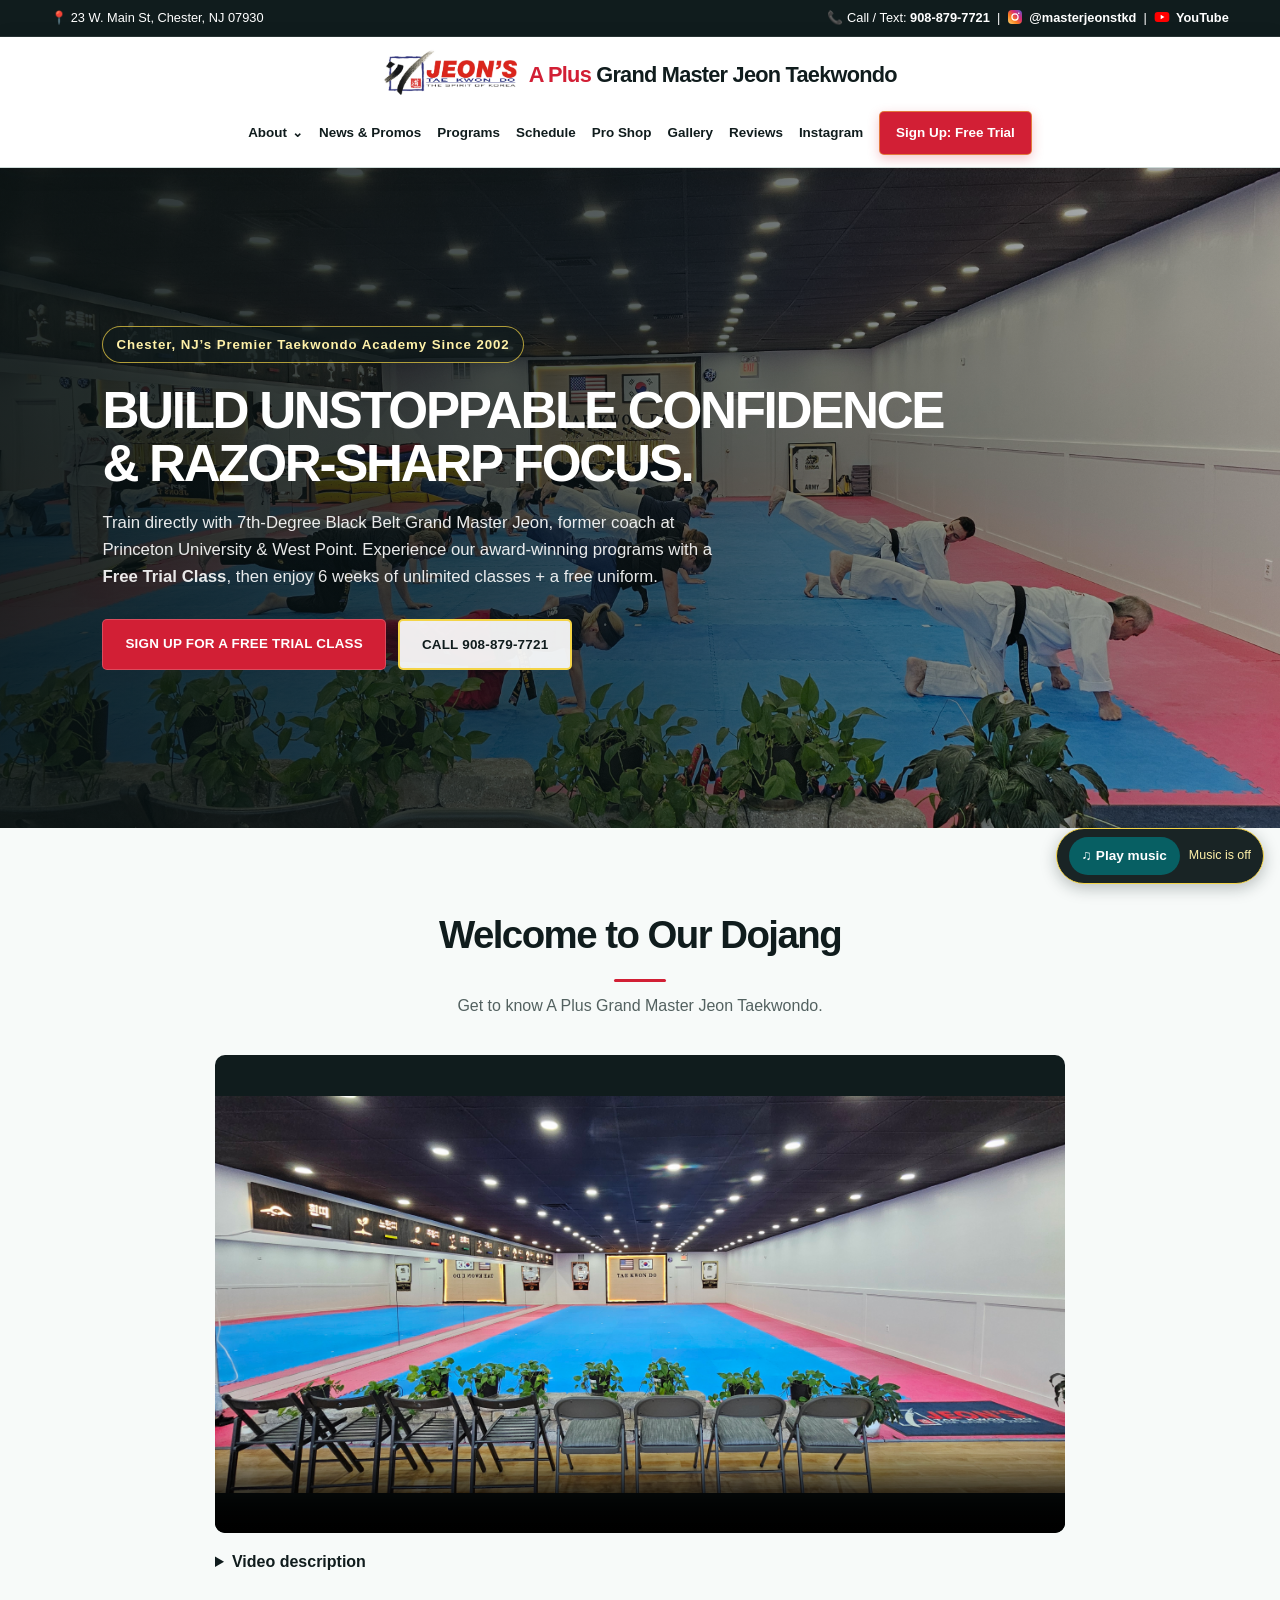
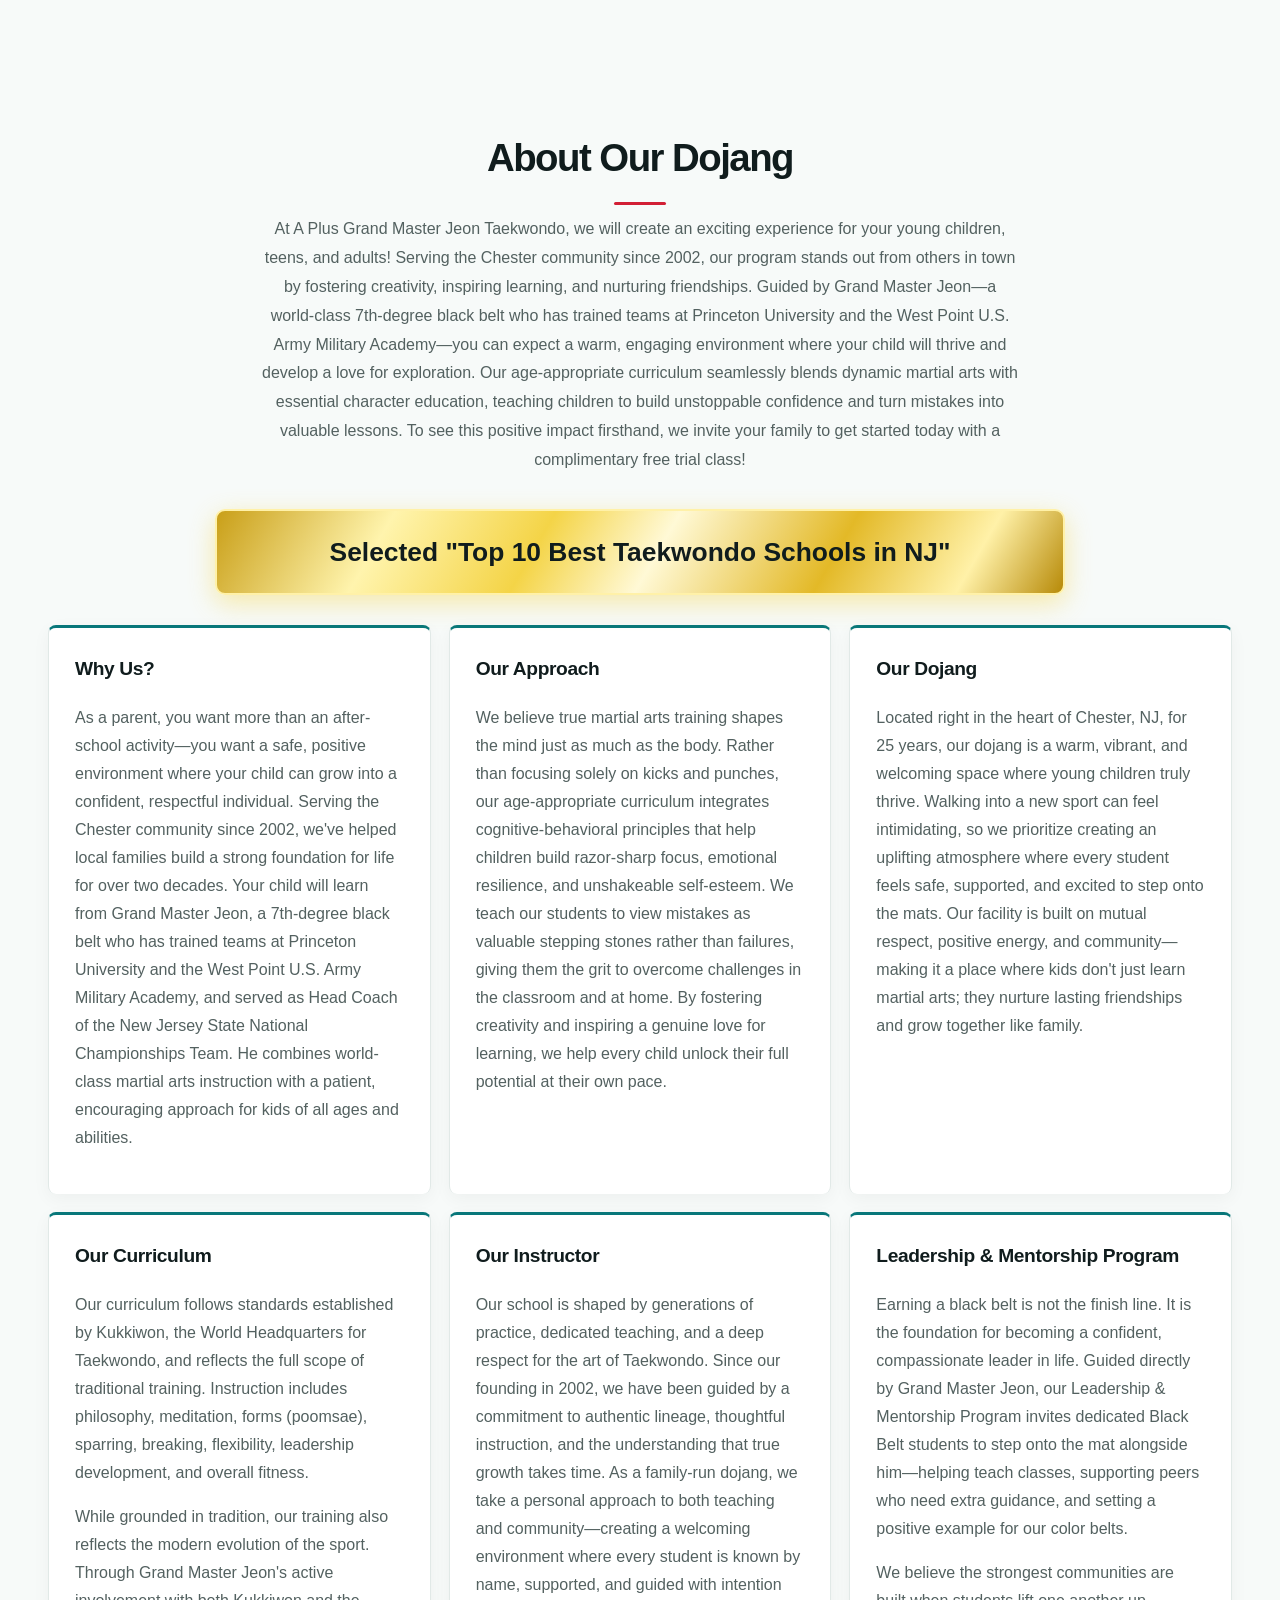
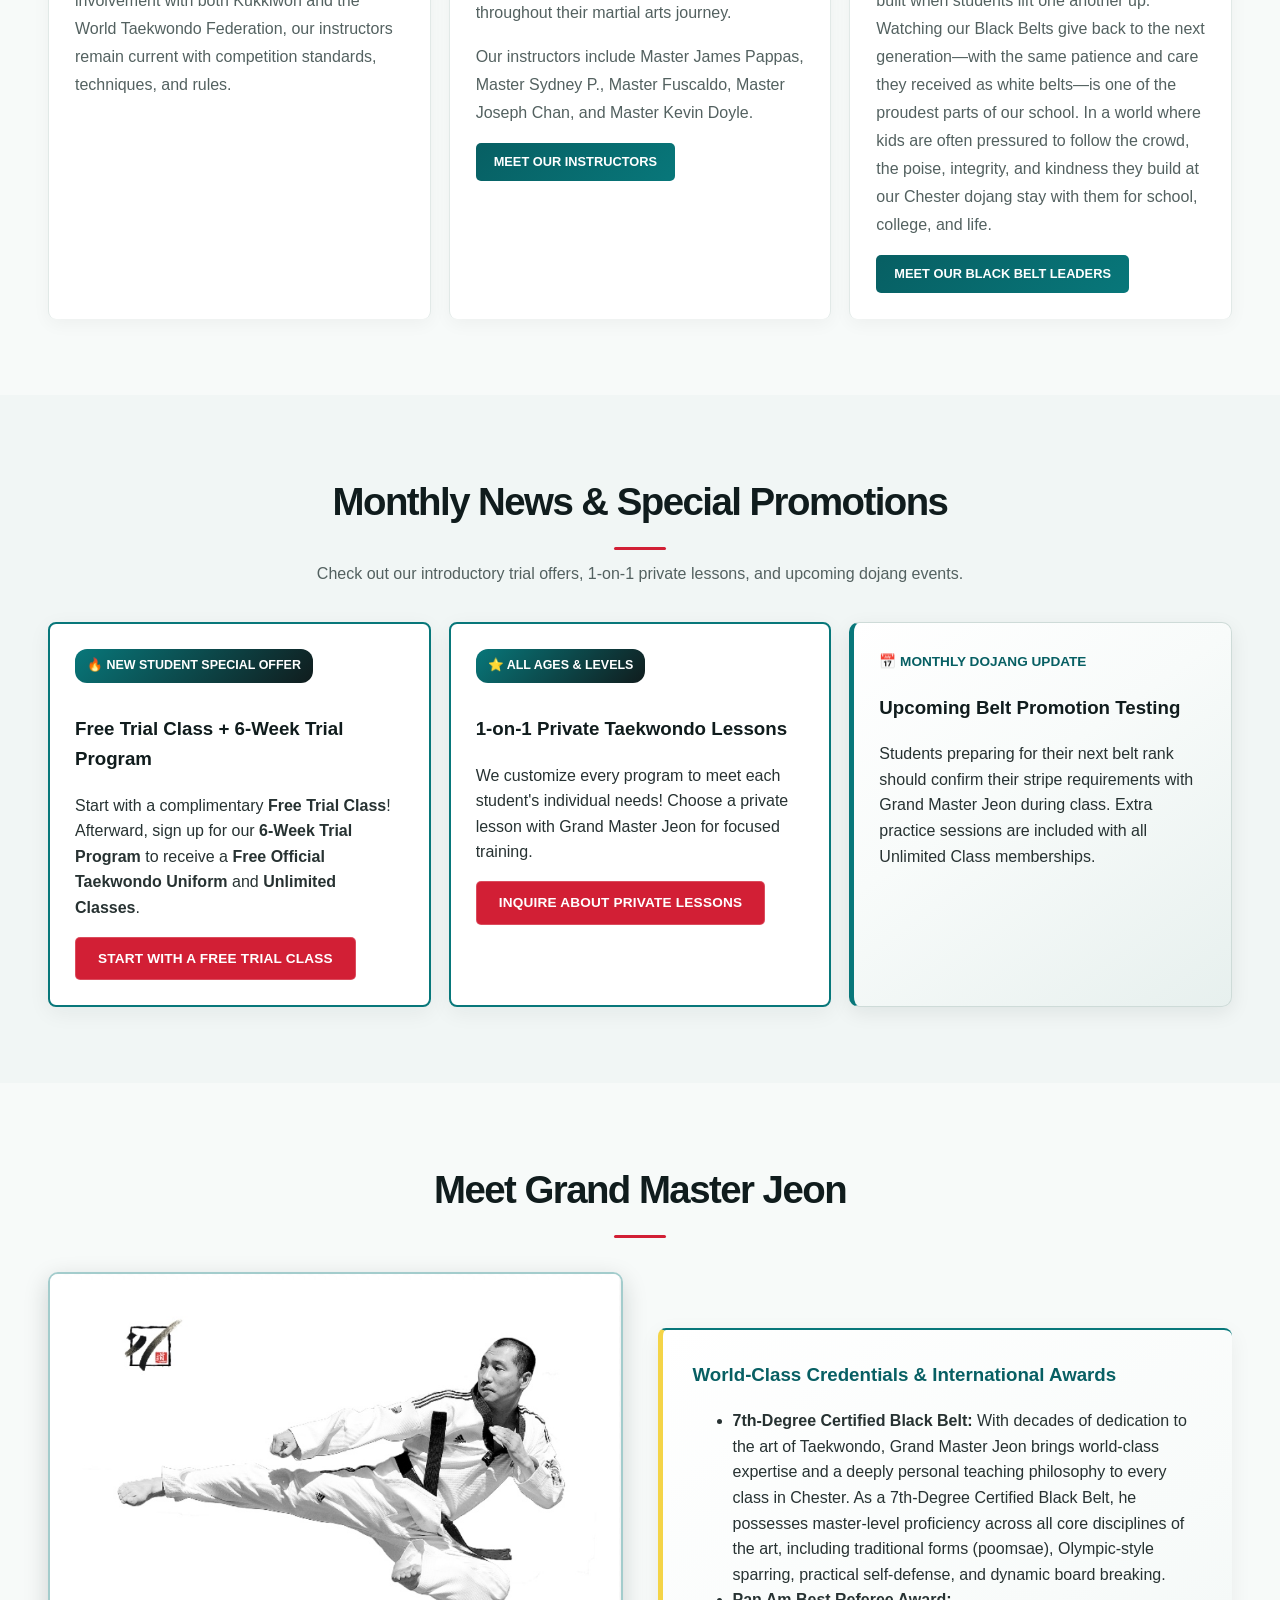
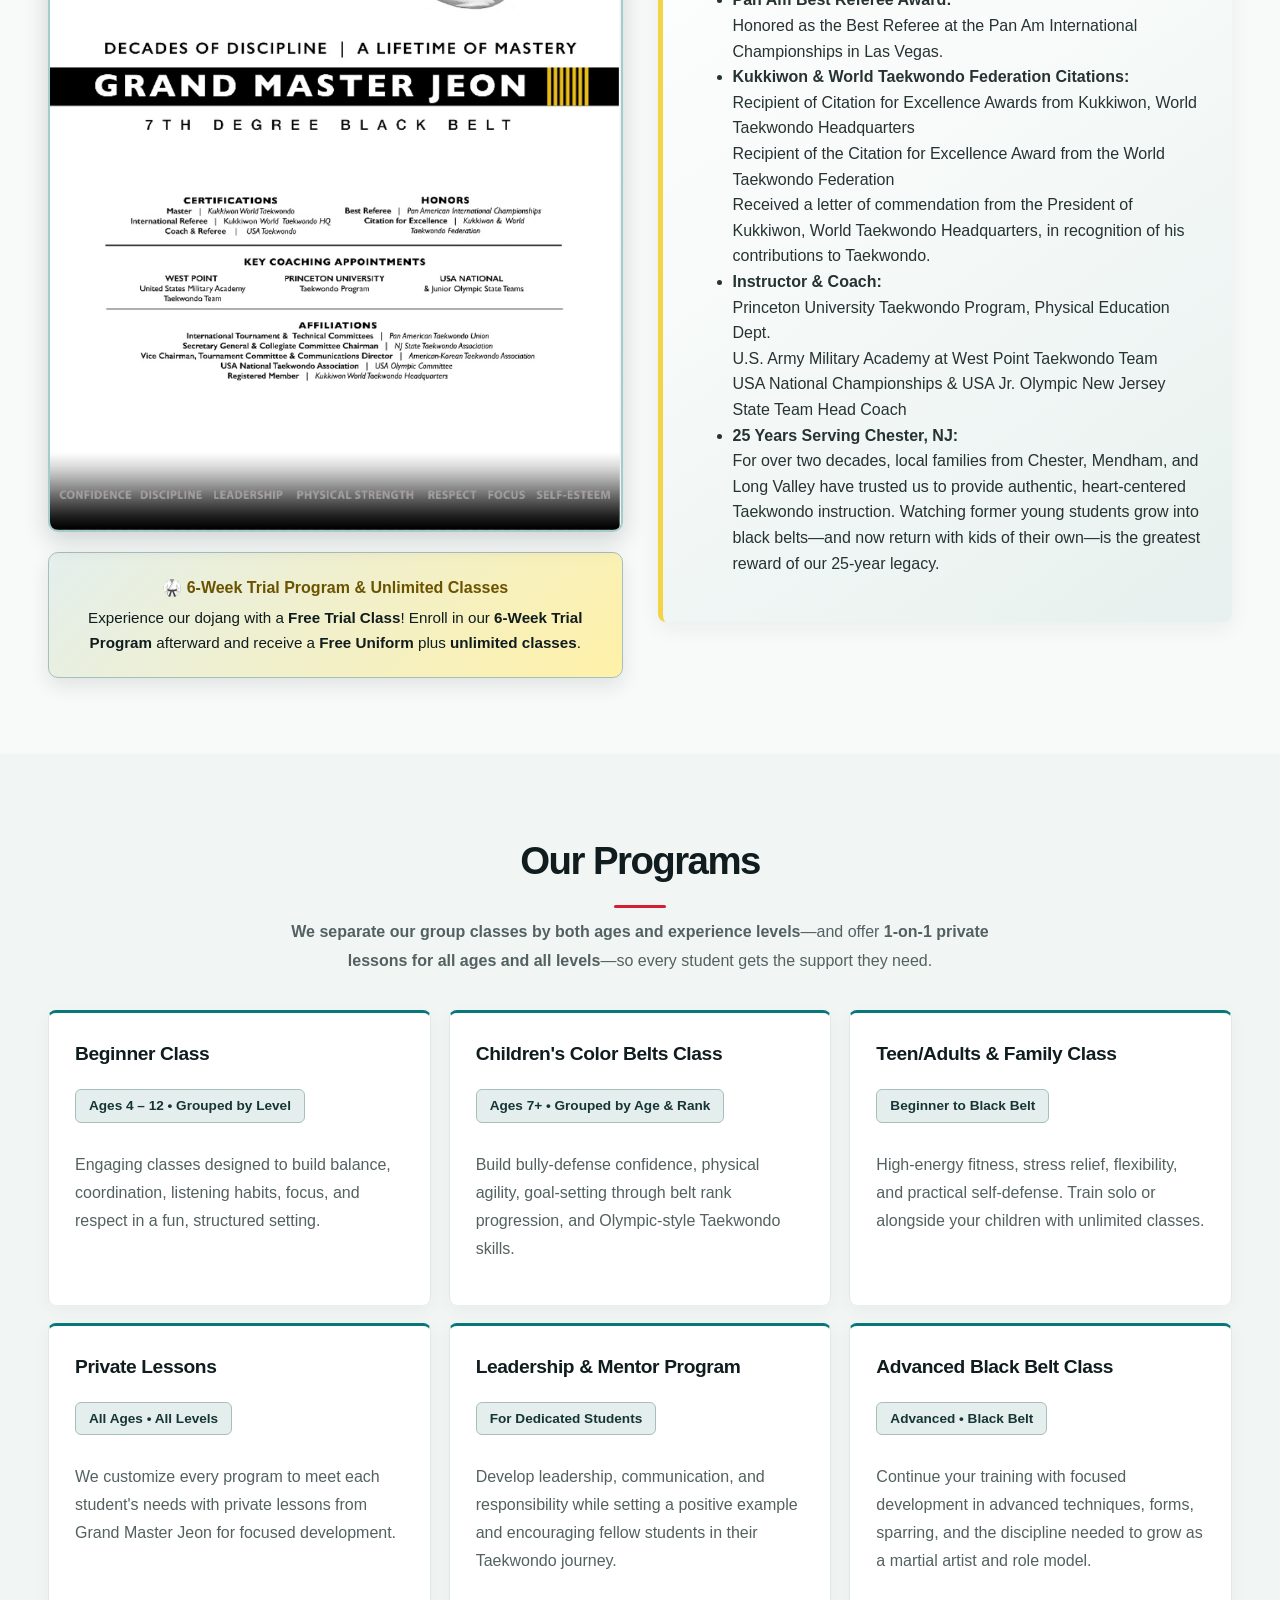
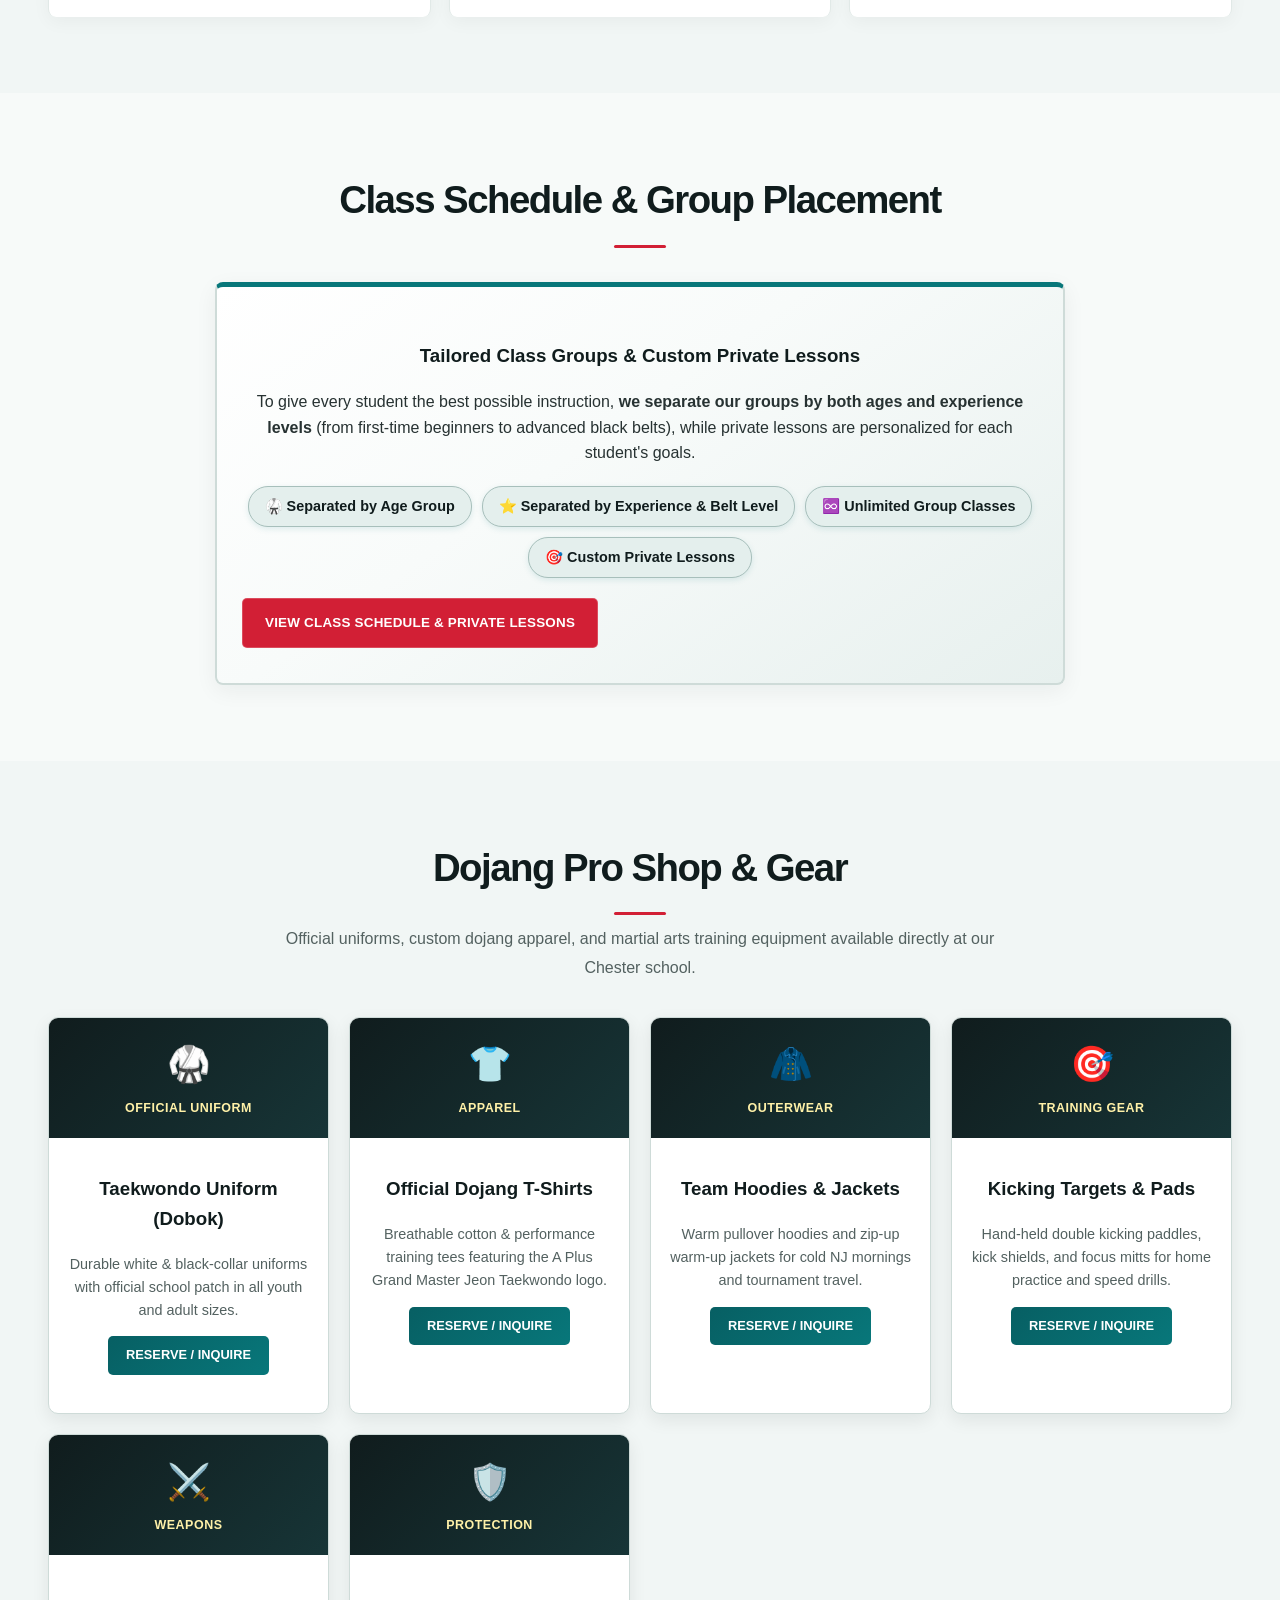
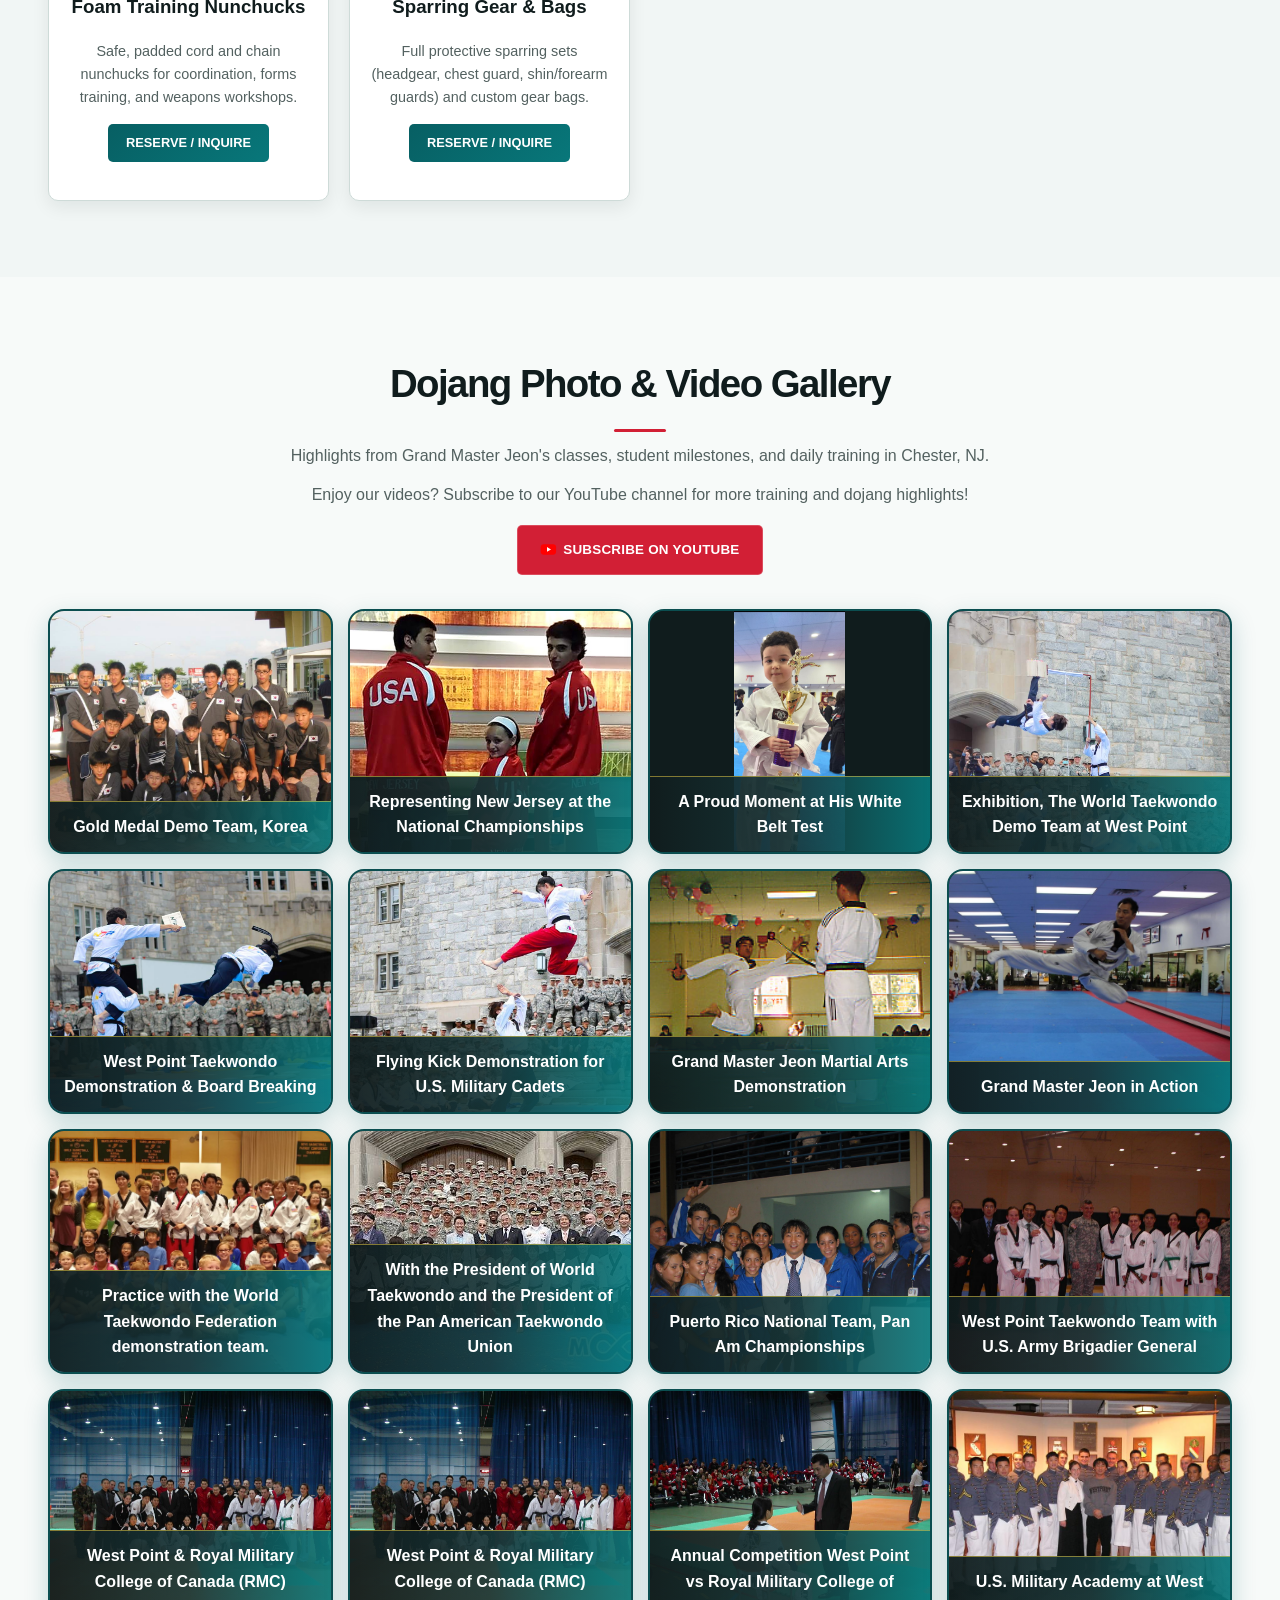
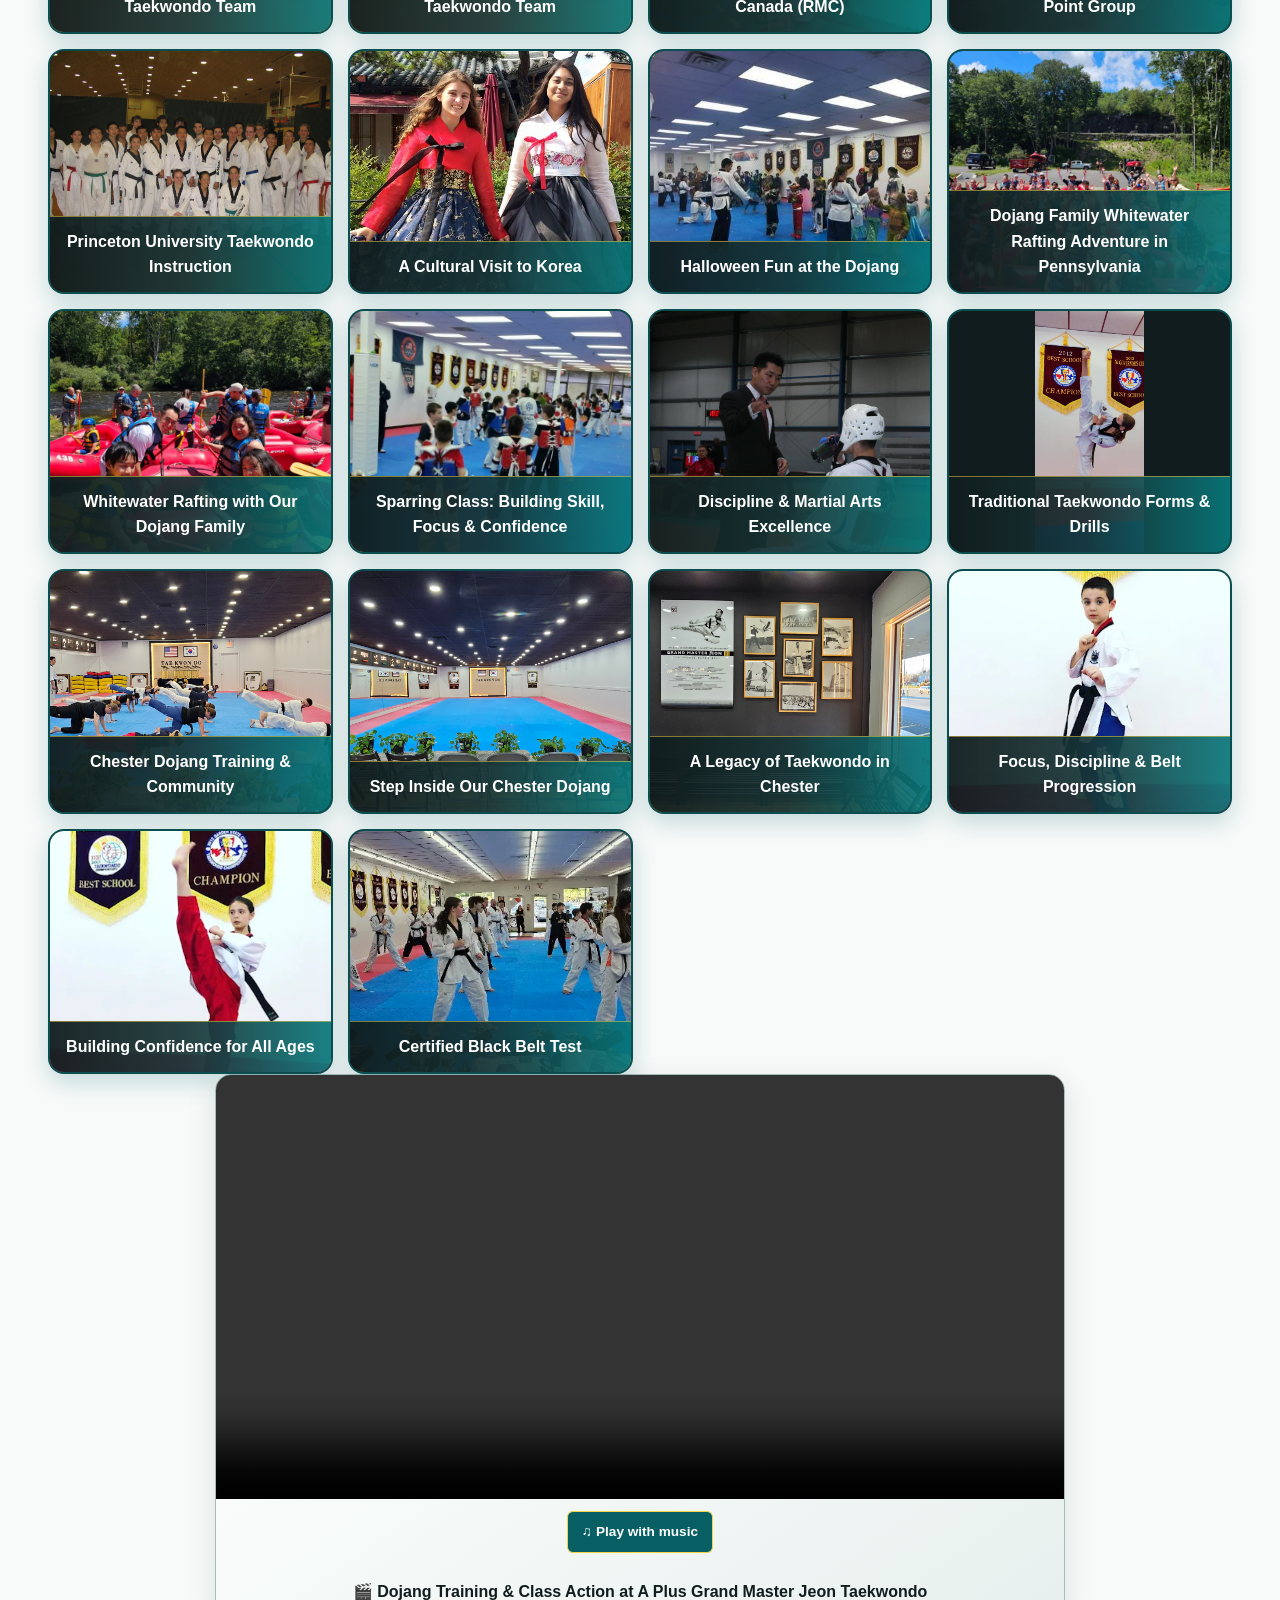
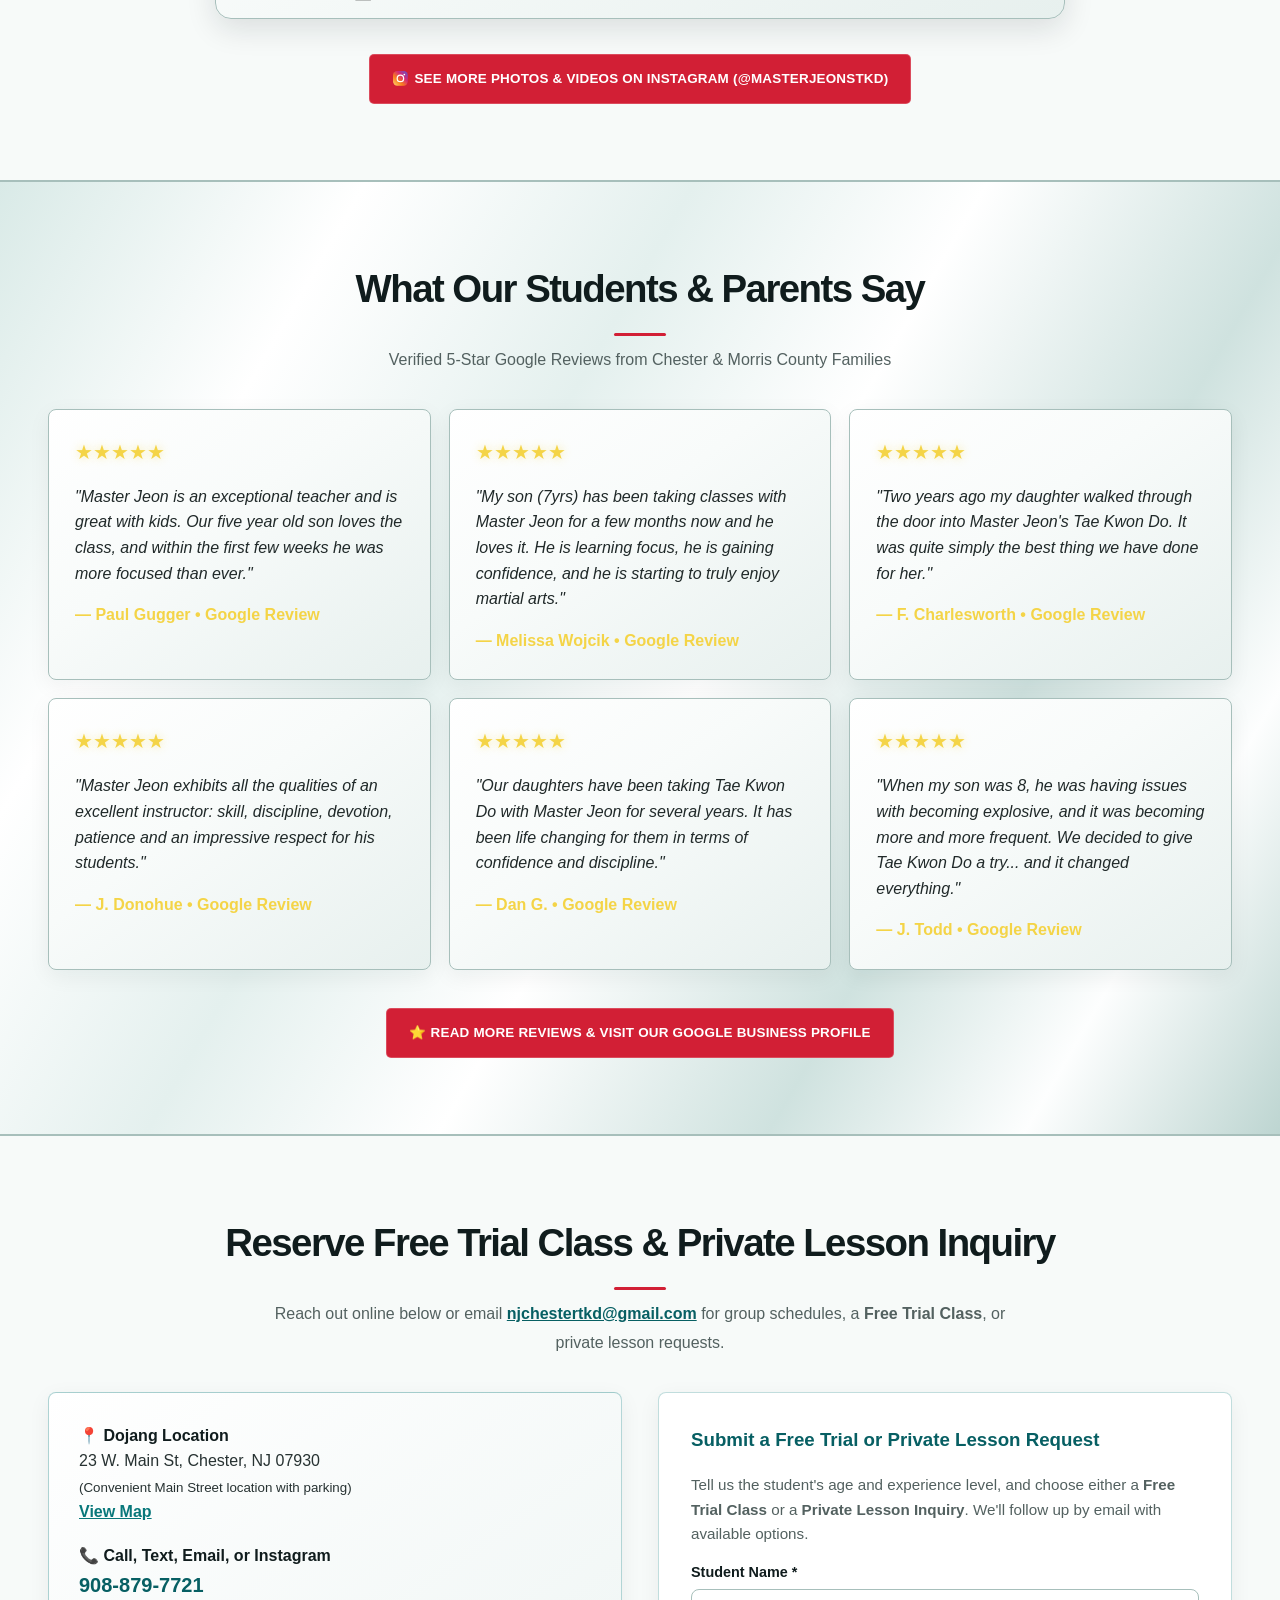
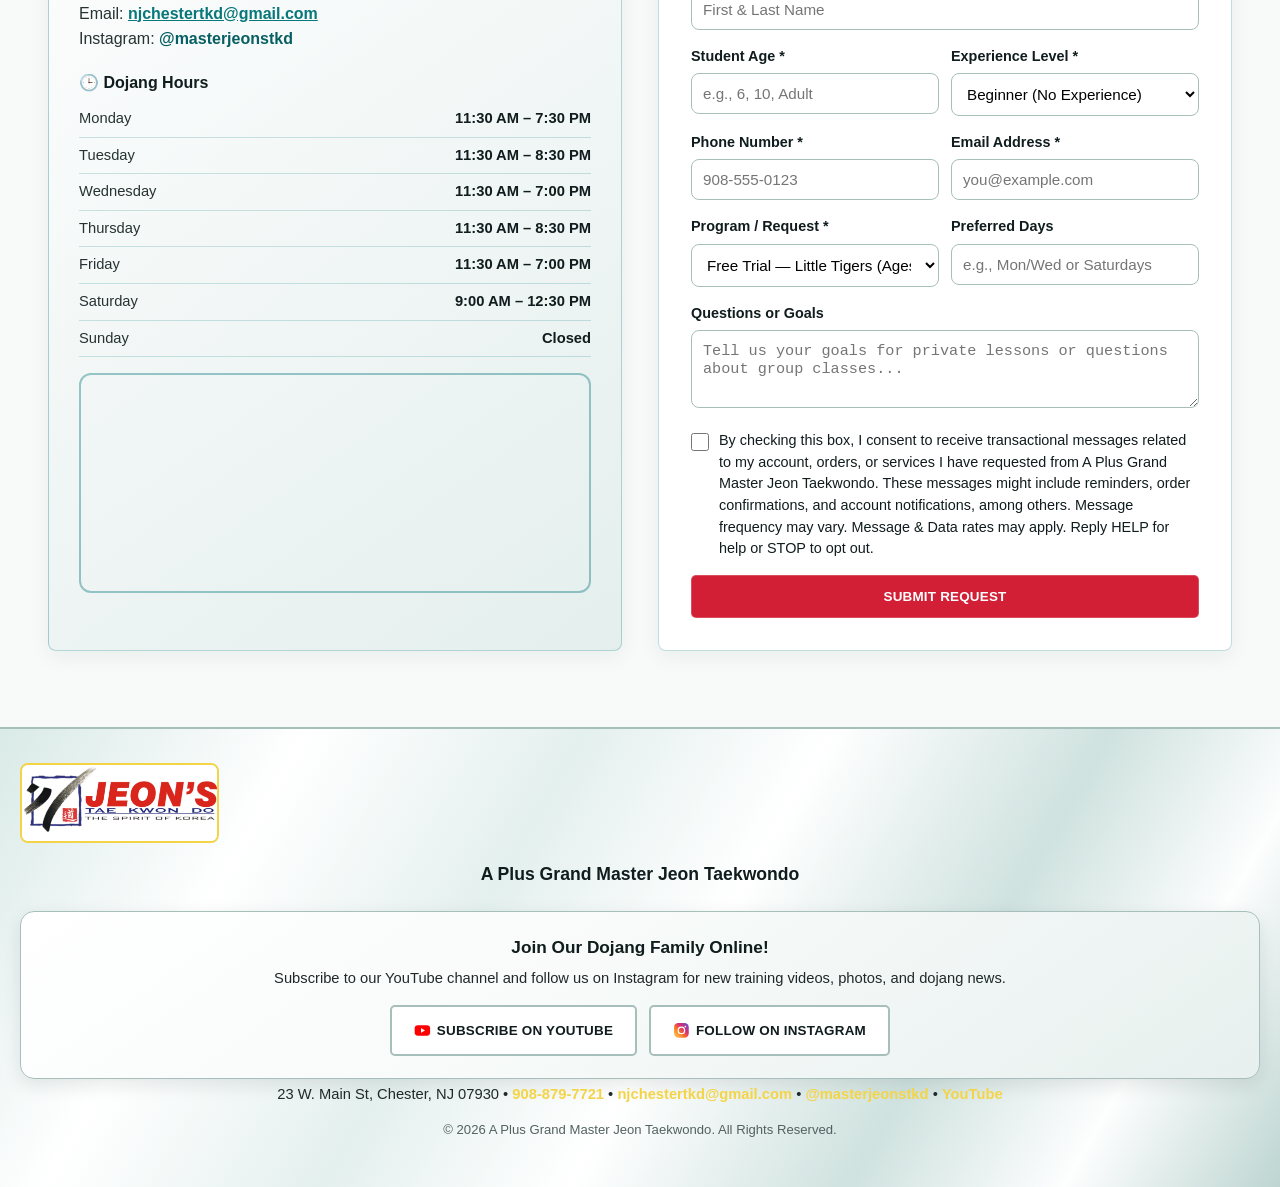
==== commit 9fbfebca: "Add school introduction video Use the requested final image and add the video to the homepage.  Co-a" ====
--- a/index.html
+++ b/index.html
@@ -107,6 +107,10 @@
          .video-soundtrack-button { display: block; margin: 12px auto; padding: 9px 14px; border: 1px solid var(--gold); border-radius: 6px; color: white; background: var(--royal-blue); font: inherit; font-size: 0.85rem; font-weight: 700; cursor: pointer; }
          .video-soundtrack-button:hover { background: var(--secondary); }
          .video-soundtrack-button:focus-visible { outline: 3px solid var(--gold-light); outline-offset: 2px; }
+         .introduction-video { display: block; width: 100%; max-width: 850px; margin: 0 auto; aspect-ratio: 16 / 9; background: var(--navy); border-radius: 10px; }
+         .introduction-transcript { max-width: 850px; margin: 16px auto 0; color: var(--muted); }
+         .introduction-transcript summary { color: var(--navy); font-weight: 700; cursor: pointer; }
+         .introduction-transcript summary:focus-visible { outline: 2px solid var(--secondary); outline-offset: 4px; }
          .gallery-card img[src="2025-05-06.jpg"] { object-fit: contain; }
          .gallery-card img[src="image000000(2922).jpg"] { object-fit: contain; object-position: center 30%; background: var(--navy); }
          .gallery-card img[src="17861804_1512677362084192_6781998400995938239_n.jpg"] { object-position: center 20%; }
@@ -226,6 +230,22 @@
         </div>
     </section>
 
+    <section class="section" aria-labelledby="introduction-title">
+        <div class="section-title">
+            <h2 id="introduction-title">Welcome to Our Dojang</h2>
+            <div class="underline"></div>
+            <p>Get to know A Plus Grand Master Jeon Taekwondo.</p>
+        </div>
+        <video id="introduction-video" class="introduction-video" controls playsinline preload="none" poster="1000024514.jpg" aria-label="Introduction to A Plus Grand Master Jeon Taekwondo">
+            <source src="introduction.mp4" type="video/mp4">
+            Your browser does not support video. <a href="introduction.mp4">Download the introduction video</a>.
+        </video>
+        <details class="introduction-transcript">
+            <summary>Video description</summary>
+            <p>Our school in Chester, New Jersey has served the community since 2002. The video shows our dojang, classes and a demonstration, introducing training for kids, teens and adults and private lessons with 7th-degree black belt Grand Master Jeon. Try a free class at 23 W. Main St, Chester, NJ or call 908-879-7721. Instrumental music plays throughout.</p>
+        </details>
+    </section>
+
     <section id="about" class="section">
         <div class="section-title">
             <h2>About Our Dojang</h2>
@@ -854,6 +874,7 @@
 
             const button = document.getElementById('music-toggle');
             const status = document.getElementById('music-status');
+            const introductionVideo = document.getElementById('introduction-video');
             const classVideo = document.getElementById('dojang-class-action-video');
             const videoButton = document.getElementById('class-action-soundtrack');
             const melody = [69, 72, 74, 76, 79, 76, 74, 72, 69, 72, 74, 79, 81, 79, 76, 74];
@@ -902,6 +923,7 @@
             }
 
             async function startMusic() {
+                introductionVideo.pause();
                 if (!audio) {
                     const AudioContext = window.AudioContext;
                     if (!AudioContext) throw new Error('Web Audio is not supported');
@@ -978,6 +1000,13 @@
                 }
             });
 
+            introductionVideo.addEventListener('play', () => {
+                classVideo.pause();
+                if (audio && audio.state === 'running') {
+                    stopMusic().catch(error => reportPlaybackError(error, 'Background music could not stop'));
+                }
+            });
+            classVideo.addEventListener('play', () => introductionVideo.pause());
             classVideo.addEventListener('pause', () => {
                 if (videoMusicActive && !classVideo.ended) {
                     stopMusic().catch(error => reportPlaybackError(error, 'Video soundtrack could not stop'));
--- a/theme.css
+++ b/theme.css
@@ -47,55 +47,6 @@
     z-index: 1;
 }
 
-.hero::before,
-.hero::after {
-    content: "";
-    position: absolute;
-    top: 50%;
-    left: 50%;
-    z-index: 0;
-    width: min(105vw, 900px);
-    aspect-ratio: 1;
-    border-radius: 50%;
-    opacity: 0;
-    pointer-events: none;
-    transform: translate(-50%, -50%) scale(0.08);
-}
-
-.hero::before {
-    background: radial-gradient(circle, rgba(255, 255, 255, 0.9) 0 1%, rgba(244, 212, 71, 0.88) 3%, rgba(210, 31, 53, 0.62) 9%, rgba(8, 119, 122, 0.32) 19%, transparent 49%);
-    animation: big-bang-flash 1.55s ease-out 0.08s both;
-}
-
-.hero::after {
-    background:
-        radial-gradient(circle, transparent 0 28%, rgba(244, 212, 71, 0.95) 28.3% 28.8%, transparent 29.2% 43%, rgba(210, 31, 53, 0.8) 43.3% 43.8%, transparent 44.2%),
-        repeating-conic-gradient(from 8deg, transparent 0deg 8deg, rgba(255, 241, 168, 0.8) 8.4deg 9.2deg, transparent 9.6deg 15deg);
-    -webkit-mask-image: radial-gradient(circle, transparent 0 12%, #000 20% 67%, transparent 79%);
-    mask-image: radial-gradient(circle, transparent 0 12%, #000 20% 67%, transparent 79%);
-    animation: big-bang-shockwave 1.9s cubic-bezier(0.12, 0.72, 0.22, 1) both;
-}
-
-@keyframes big-bang-flash {
-    0% { opacity: 0; transform: translate(-50%, -50%) scale(0.08); }
-    12% { opacity: 0.86; }
-    100% { opacity: 0; transform: translate(-50%, -50%) scale(2.4); }
-}
-
-@keyframes big-bang-shockwave {
-    0% { opacity: 0; transform: translate(-50%, -50%) scale(0.08) rotate(-12deg); }
-    12% { opacity: 0.9; }
-    100% { opacity: 0; transform: translate(-50%, -50%) scale(2.25) rotate(18deg); }
-}
-
-@media (prefers-reduced-motion: reduce) {
-    .hero::before,
-    .hero::after {
-        animation: none;
-        display: none;
-    }
-}
-
 .award-banner {
     background: var(--gold-shine);
     border-color: var(--gold-light);
@@ -111,3 +62,278 @@
 .music-status {
     color: var(--gold-light);
 }
+
+body {
+    background: #f7faf9;
+    color: #273232;
+    font-family: "Segoe UI", Tahoma, Geneva, Verdana, sans-serif;
+}
+
+.top-bar {
+    padding: 8px clamp(20px, 4vw, 64px);
+    background: #101c1d;
+    font-size: 0.8rem;
+}
+
+header {
+    gap: 24px;
+    padding: 12px clamp(20px, 4vw, 64px);
+    background: rgba(255, 255, 255, 0.97);
+}
+
+header > div h1 {
+    font-size: clamp(1.05rem, 1.7vw, 1.4rem);
+    letter-spacing: -0.035em;
+}
+
+header > div img {
+    height: 52px !important;
+    border: 0 !important;
+    border-radius: 4px !important;
+    box-shadow: none !important;
+}
+
+nav {
+    gap: 8px 18px;
+}
+
+nav a,
+.nav-dropdown summary {
+    font-size: 0.84rem;
+    font-weight: 650;
+}
+
+nav a:hover,
+.nav-dropdown summary:hover {
+    text-shadow: none;
+}
+
+.nav-cta {
+    padding: 10px 16px;
+    border-radius: 5px;
+}
+
+.hero {
+    min-height: min(660px, calc(100vh - 120px));
+    padding: 80px clamp(24px, 8vw, 120px);
+    align-items: flex-start;
+    background-image: linear-gradient(90deg, rgba(7, 17, 18, 0.88) 0%, rgba(7, 17, 18, 0.68) 48%, rgba(7, 17, 18, 0.24) 100%), url("20260718_102113.jpg");
+    background-position: center 52%;
+    text-align: left;
+}
+
+.hero-copy {
+    max-width: 860px;
+    margin: 0;
+    text-align: left;
+}
+
+.hero .hero-eyebrow {
+    margin: 0 0 22px;
+    padding: 7px 13px;
+    border-color: rgba(var(--gold-rgb), 0.7);
+    background: rgba(var(--navy-rgb), 0.6);
+    font-size: 0.83rem;
+    letter-spacing: 0.07em;
+}
+
+.hero h2 {
+    max-width: 850px;
+    margin-bottom: 20px;
+    font-size: clamp(2.6rem, 4vw, 4rem);
+    line-height: 1.03;
+    letter-spacing: -0.045em;
+    text-wrap: balance;
+}
+
+.hero p {
+    max-width: 620px;
+    margin: 0 0 28px;
+    color: rgba(255, 255, 255, 0.9);
+    font-size: 1.05rem;
+}
+
+.hero-buttons {
+    justify-content: flex-start;
+    gap: 12px;
+}
+
+.btn {
+    padding: 13px 22px;
+    border-radius: 5px;
+    font-size: 0.84rem;
+    letter-spacing: 0.015em;
+}
+
+.btn-outline {
+    background: rgba(255, 255, 255, 0.92);
+}
+
+.section {
+    max-width: 1240px;
+    padding: 76px 28px;
+}
+
+.section-title {
+    margin-bottom: 34px;
+}
+
+.section-title h2 {
+    margin-bottom: 14px;
+    font-size: clamp(1.8rem, 3vw, 2.45rem);
+    letter-spacing: -0.04em;
+}
+
+.section-title p {
+    max-width: 760px;
+    line-height: 1.8;
+}
+
+.underline {
+    width: 52px;
+    height: 3px;
+    background: var(--primary);
+    box-shadow: none;
+}
+
+.grid-3 {
+    gap: 18px;
+}
+
+.grid-3 .card,
+.card {
+    padding: 26px;
+    border: 1px solid #e1e9e7;
+    border-top: 3px solid var(--secondary);
+    border-bottom: 0;
+    border-radius: 8px;
+    background: #fff;
+    box-shadow: 0 5px 18px rgba(var(--navy-rgb), 0.045);
+    text-align: left;
+}
+
+.grid-3 .card:nth-child(3n+2),
+.grid-3 .card:nth-child(3n) {
+    border-top-color: var(--secondary);
+    background: #fff;
+}
+
+.grid-3 .card:hover,
+.card:hover {
+    transform: translateY(-2px);
+    box-shadow: 0 10px 24px rgba(var(--navy-rgb), 0.08);
+}
+
+.card h3 {
+    margin-top: 0;
+    color: var(--navy);
+    font-size: 1.2rem;
+    letter-spacing: -0.02em;
+}
+
+.card p {
+    color: var(--muted);
+    line-height: 1.75;
+}
+
+.bg-light {
+    background: #f1f6f5;
+}
+
+.schedule-box,
+.info-card,
+.form-box,
+.master-card,
+.review-card,
+.promo-card {
+    border-radius: 8px;
+    box-shadow: 0 6px 22px rgba(var(--navy-rgb), 0.06);
+}
+
+footer {
+    padding: 34px 20px;
+}
+
+@media (max-width: 900px) {
+    header {
+        flex-direction: column;
+        gap: 12px;
+        text-align: center;
+    }
+
+    nav {
+        justify-content: center;
+    }
+
+    .hero {
+        min-height: 540px;
+        padding: 64px 32px;
+        background-position: 58% center;
+    }
+}
+
+@media (min-width: 901px) and (max-width: 1500px) {
+    header {
+        flex-direction: column;
+        gap: 10px;
+    }
+
+    header > div h1 {
+        white-space: nowrap;
+    }
+
+    nav {
+        justify-content: center;
+        gap: 6px 16px;
+    }
+}
+
+@media (max-width: 600px) {
+    .top-bar {
+        justify-content: center;
+        text-align: center;
+    }
+
+    header > div {
+        flex-direction: column;
+    }
+
+    header > div h1 {
+        font-size: 1.1rem;
+    }
+
+    nav {
+        gap: 10px 14px;
+    }
+
+    nav a,
+    .nav-dropdown summary {
+        font-size: 0.8rem;
+    }
+
+    .hero {
+        min-height: 520px;
+        padding: 54px 22px;
+        background-position: 57% center;
+    }
+
+    .hero-copy {
+        text-align: left;
+    }
+
+    .hero h2 {
+        font-size: clamp(1.95rem, 8vw, 2.45rem);
+    }
+
+    .hero-buttons {
+        align-items: flex-start;
+    }
+
+    .hero-buttons .btn {
+        text-align: center;
+    }
+
+    .section {
+        padding: 58px 20px;
+    }
+}
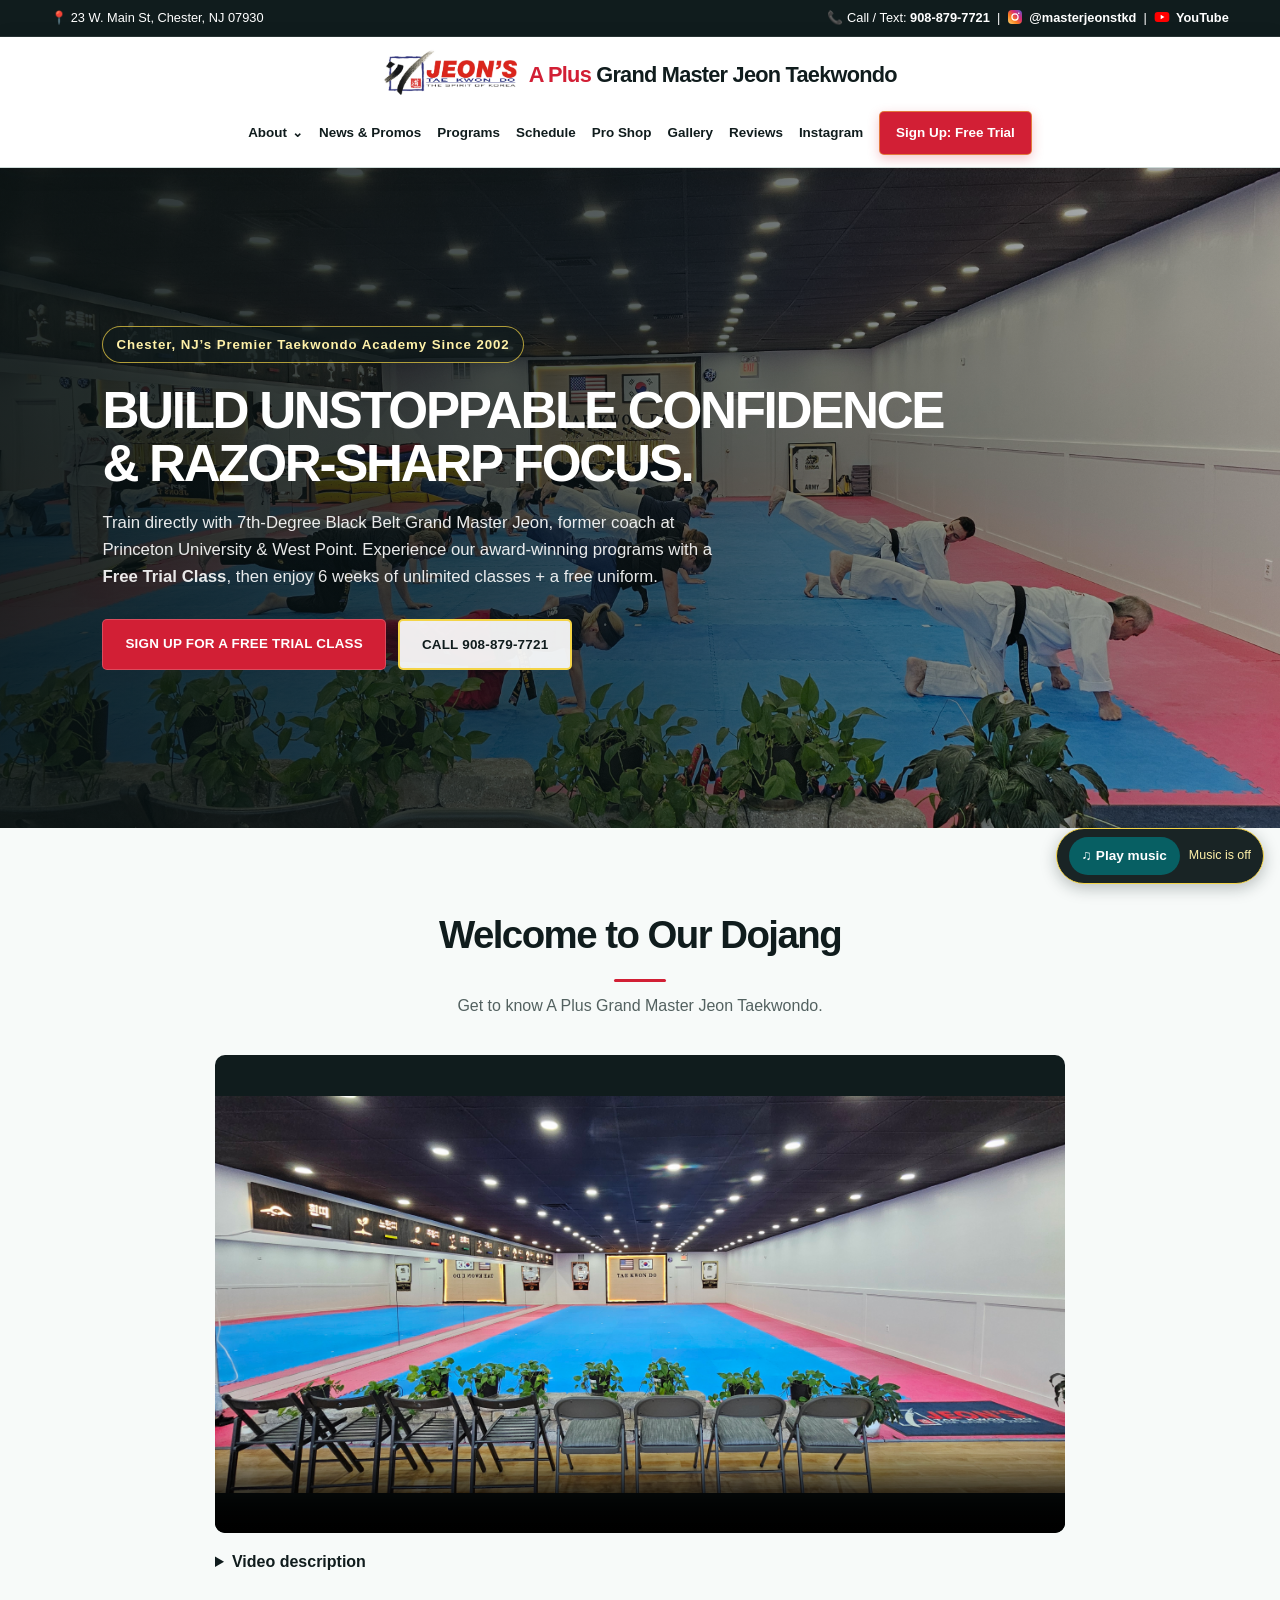
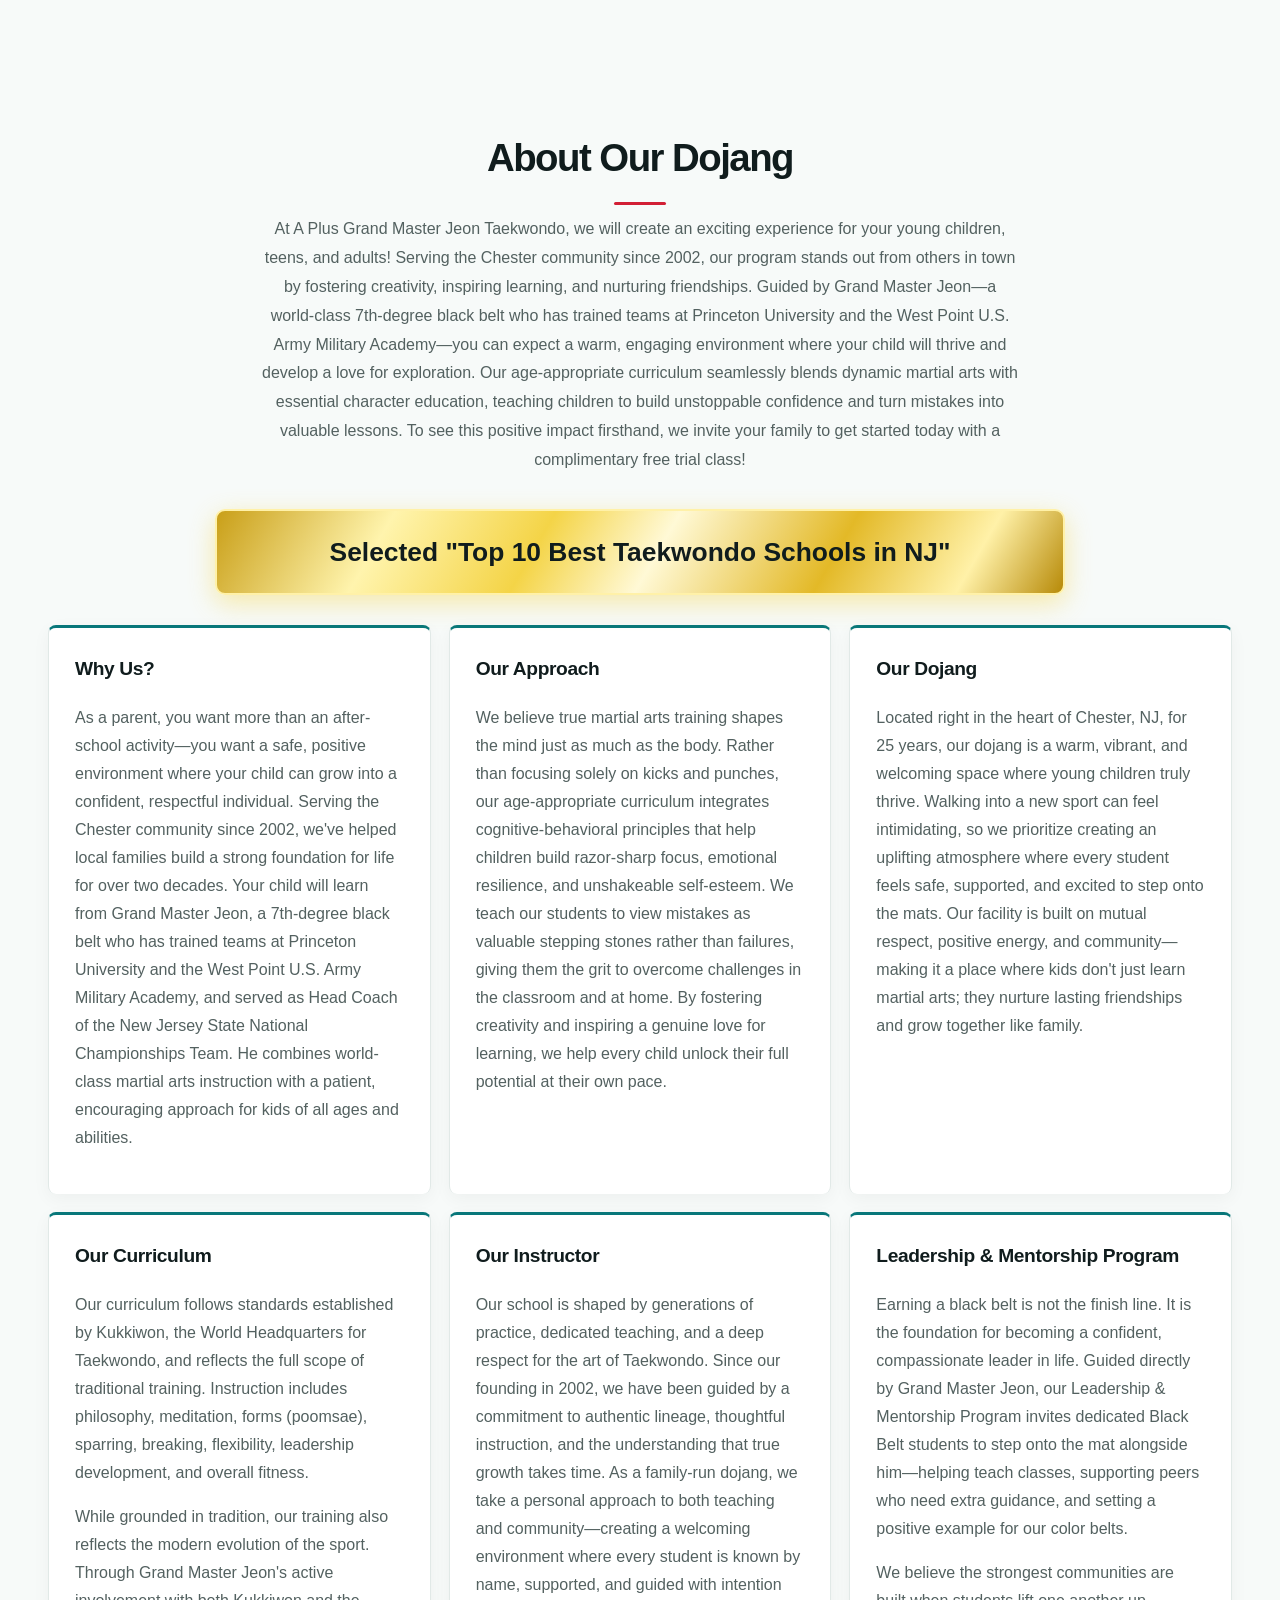
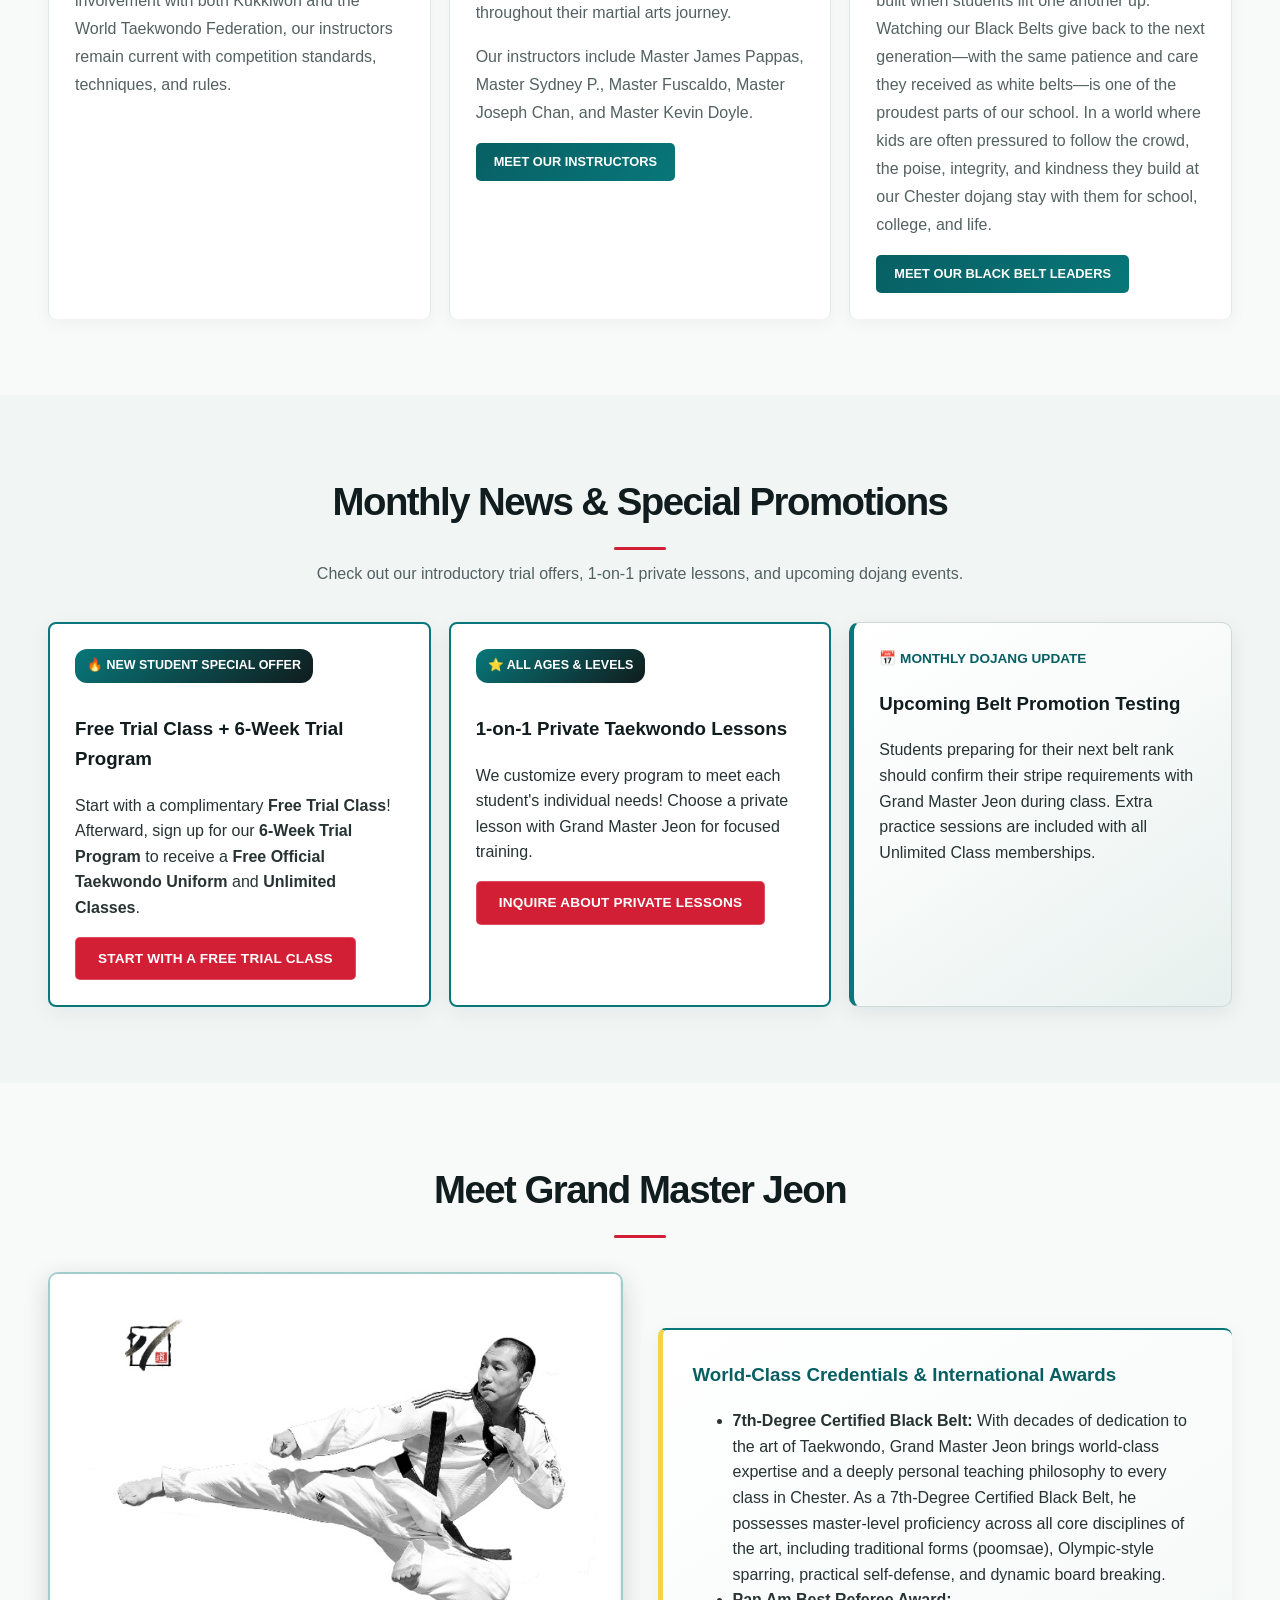
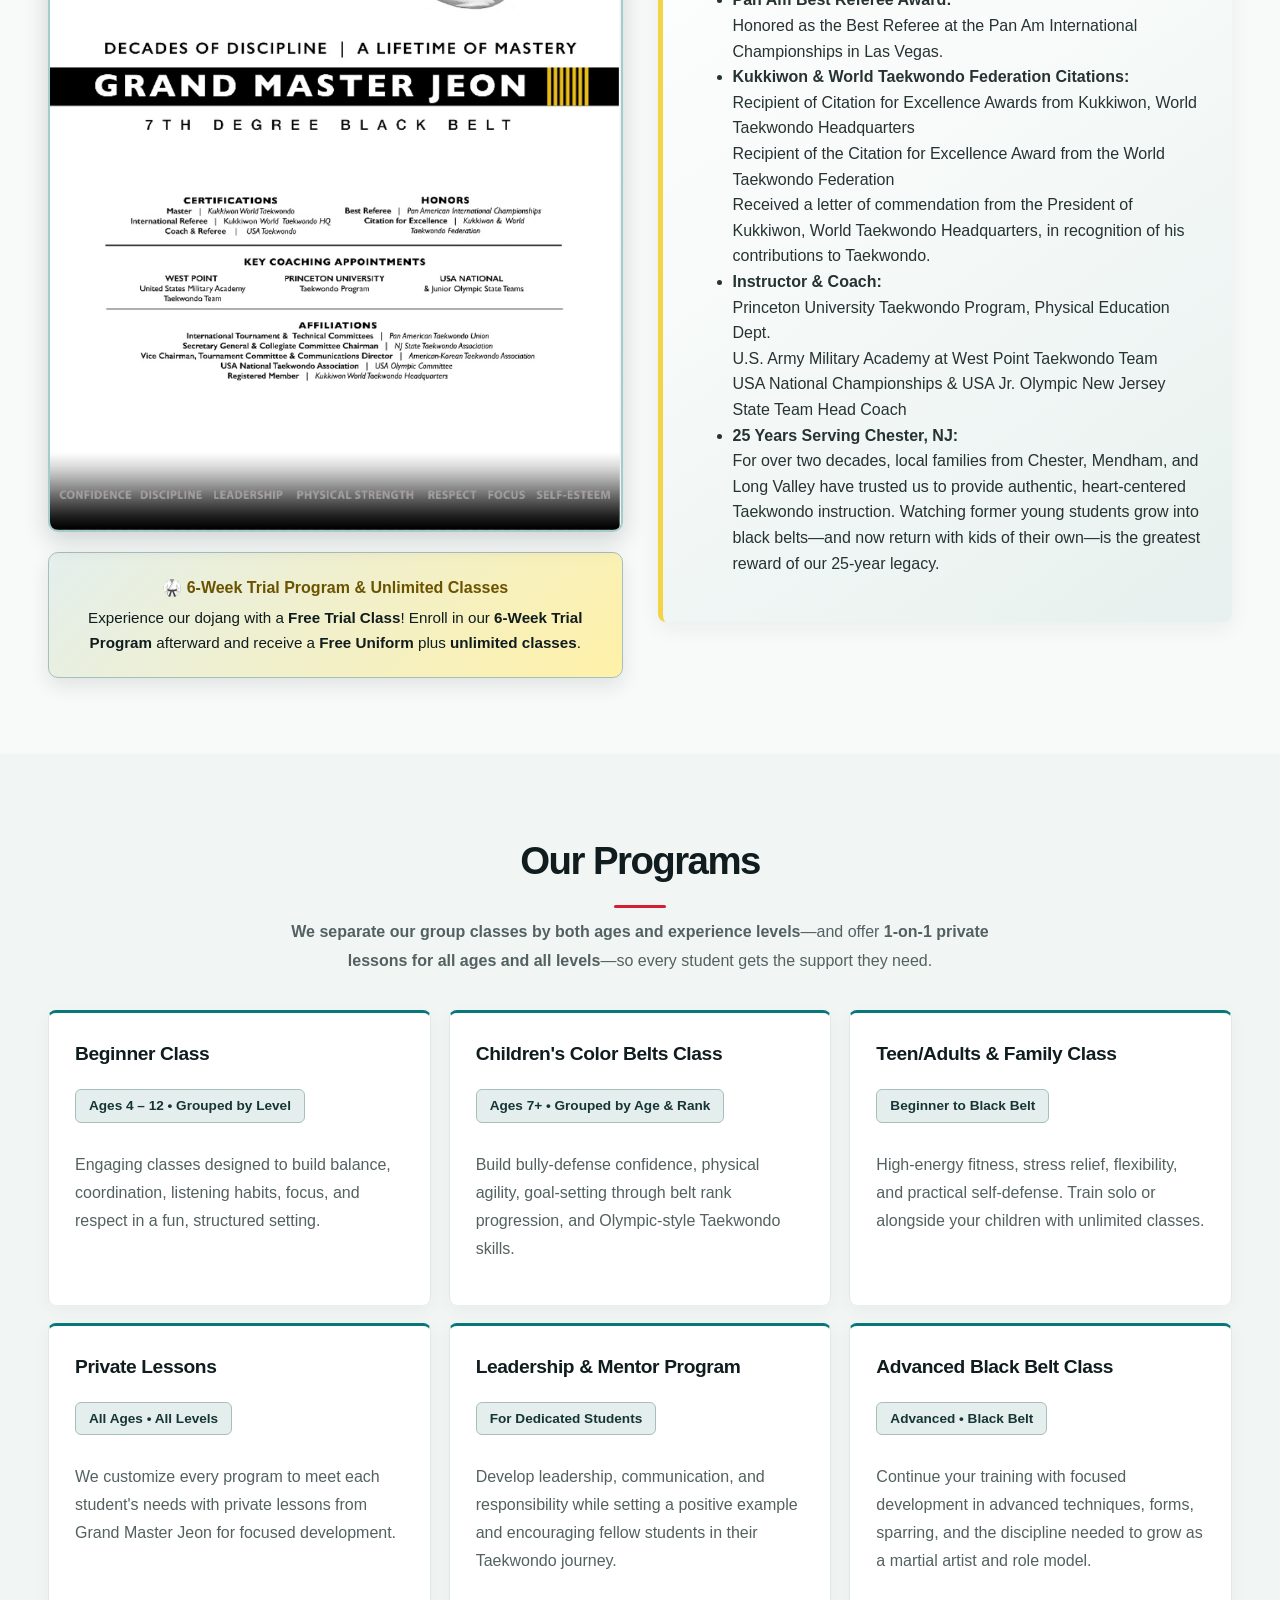
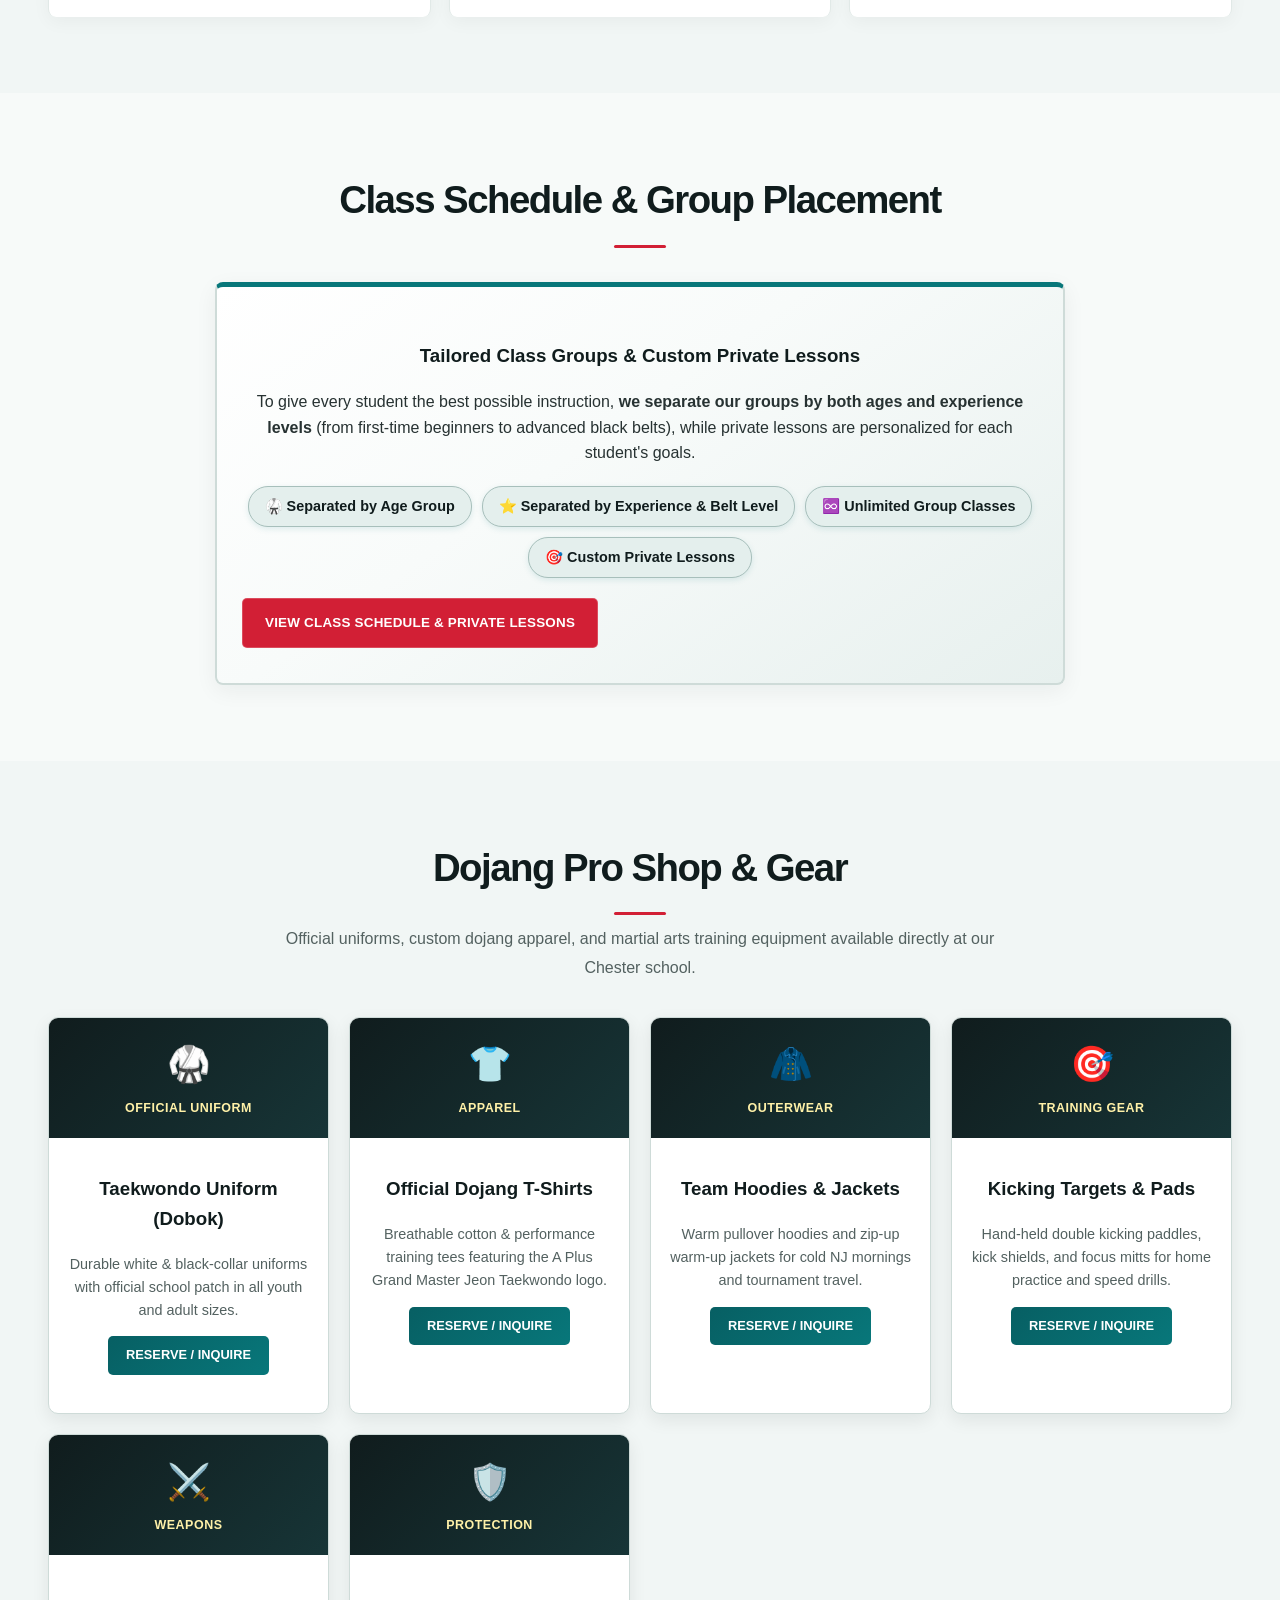
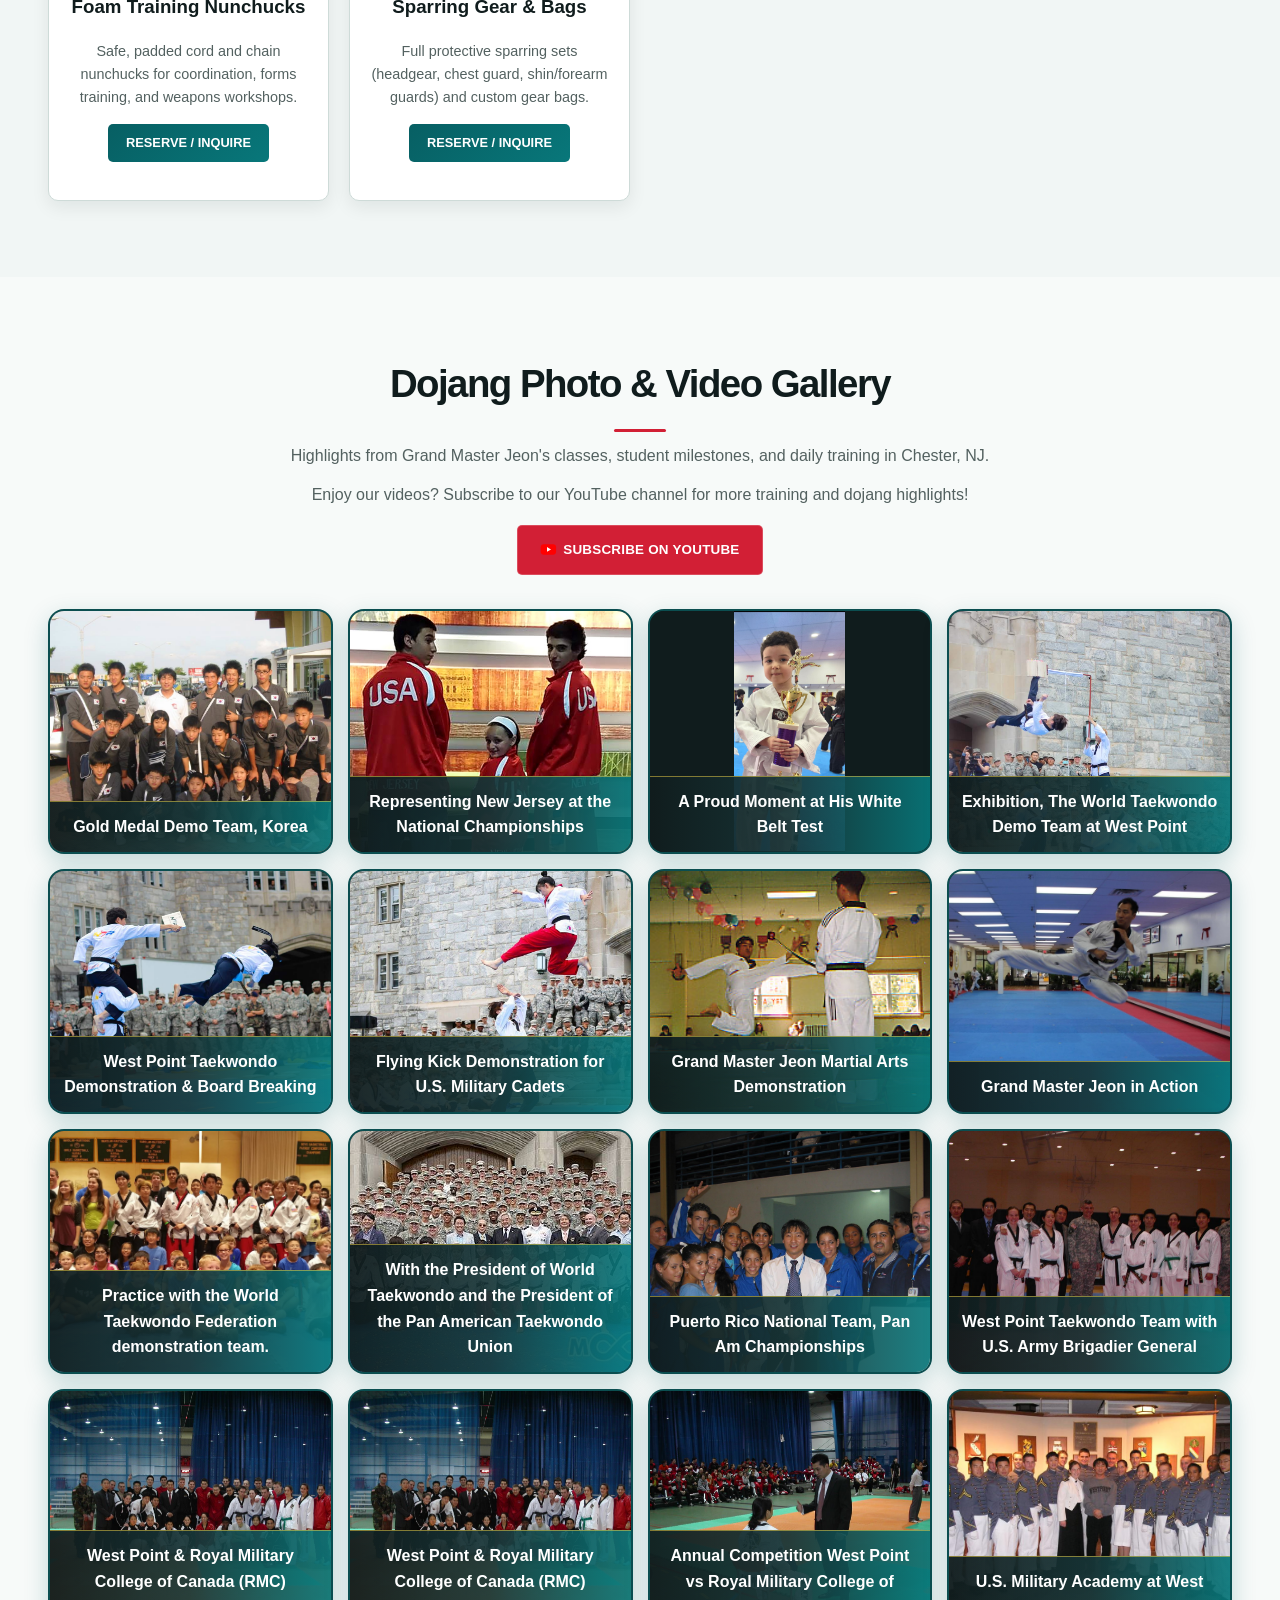
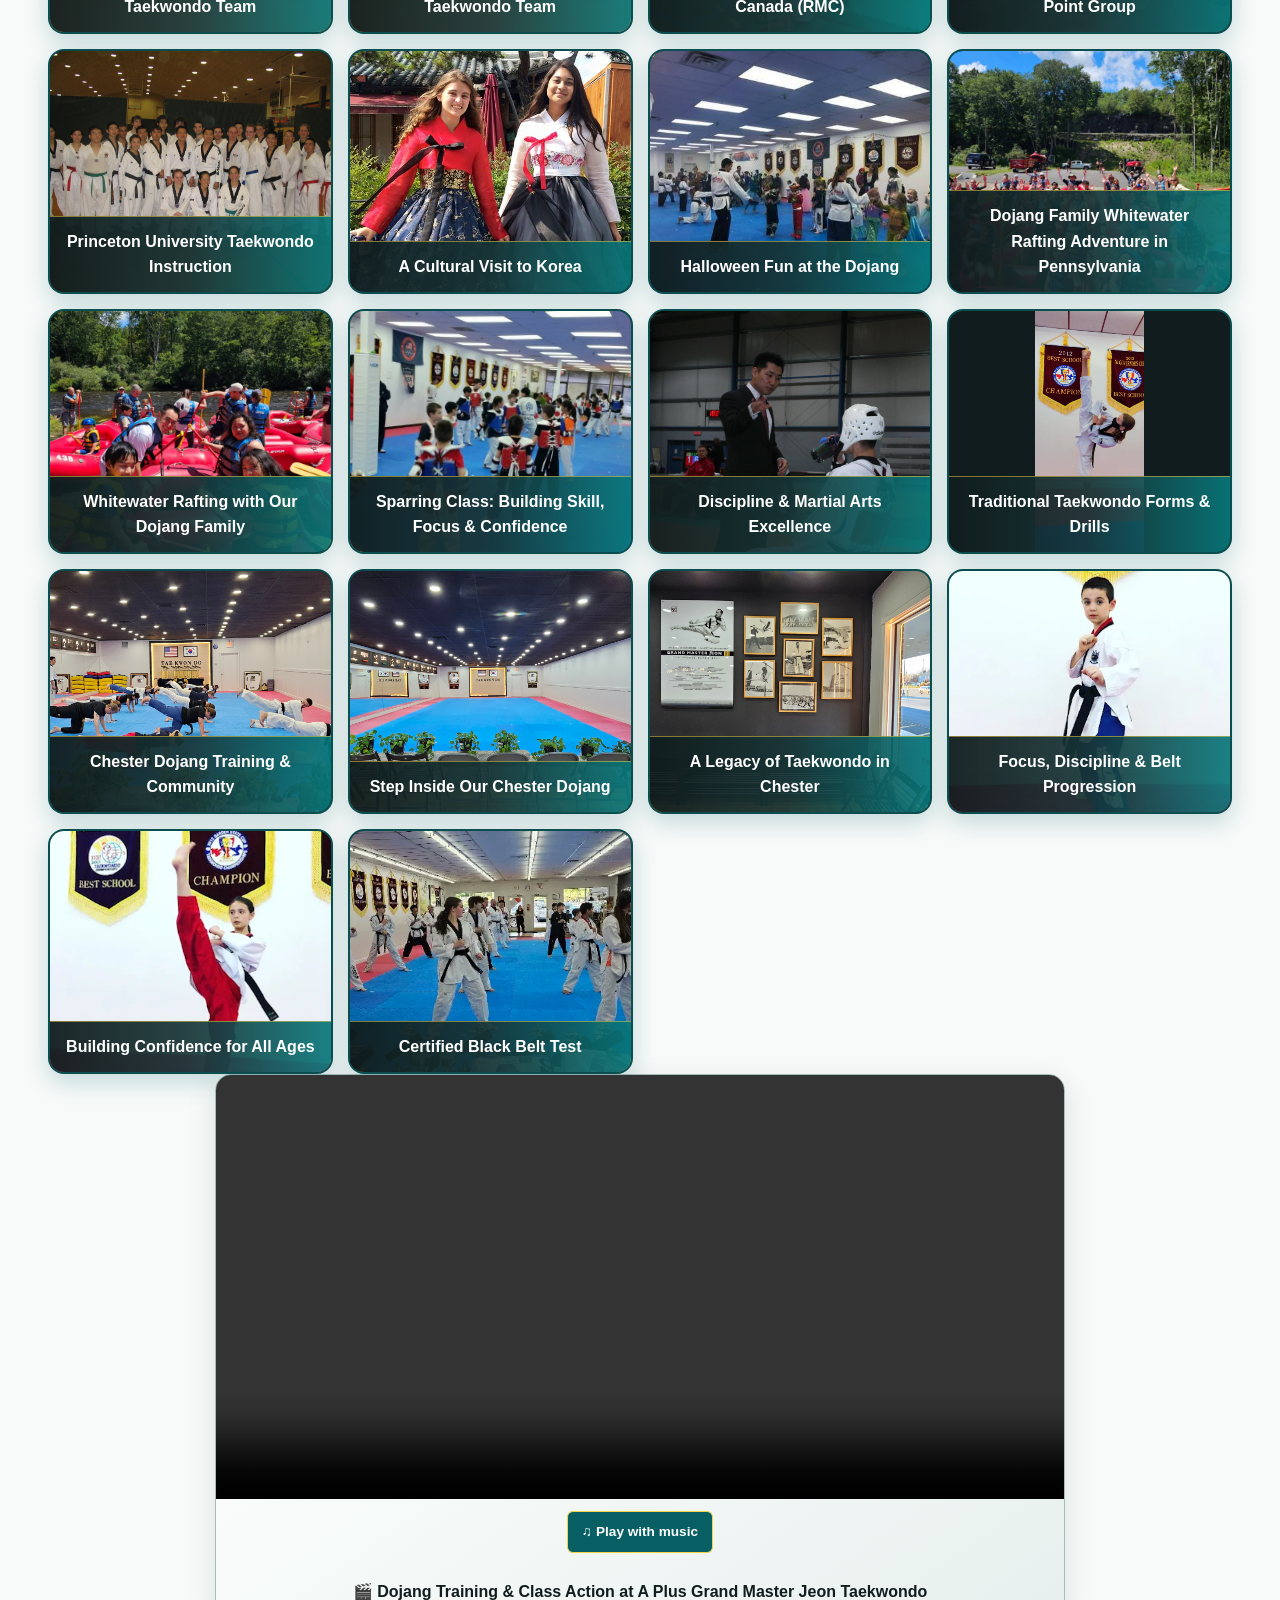
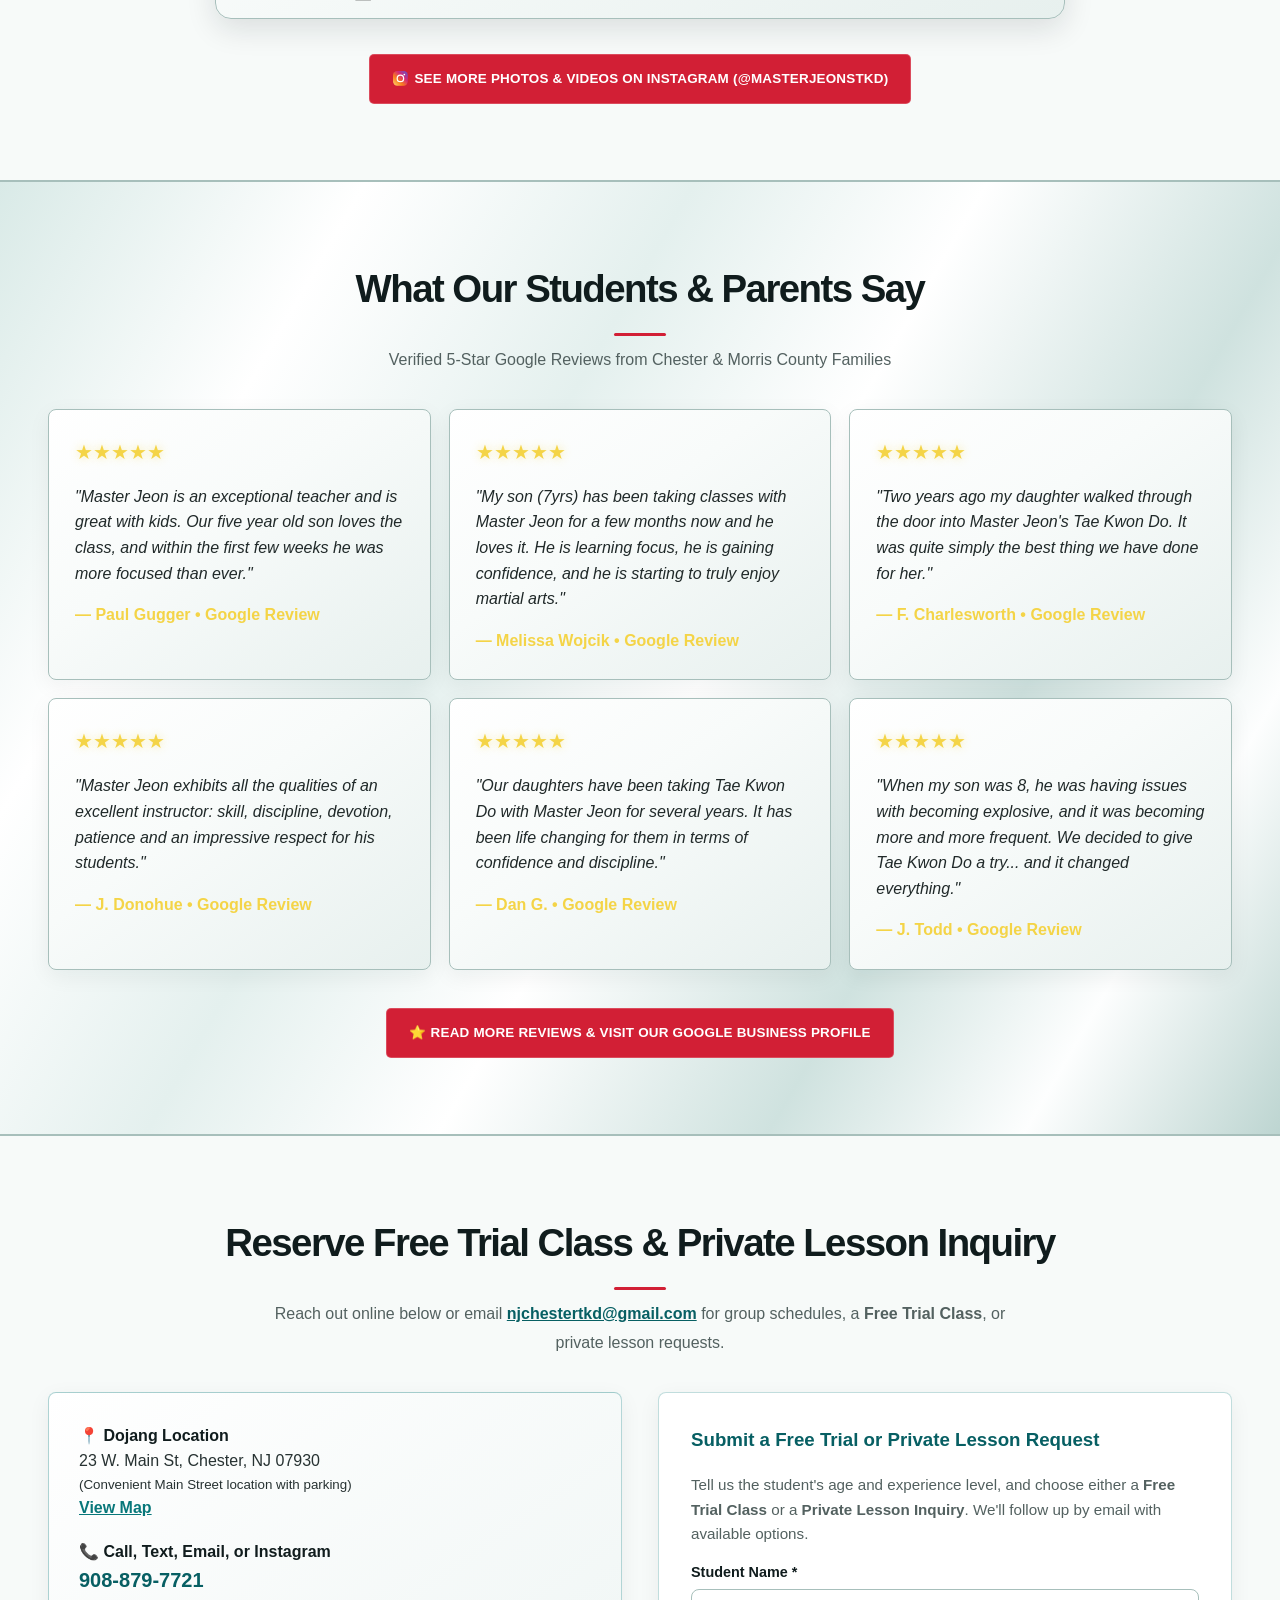
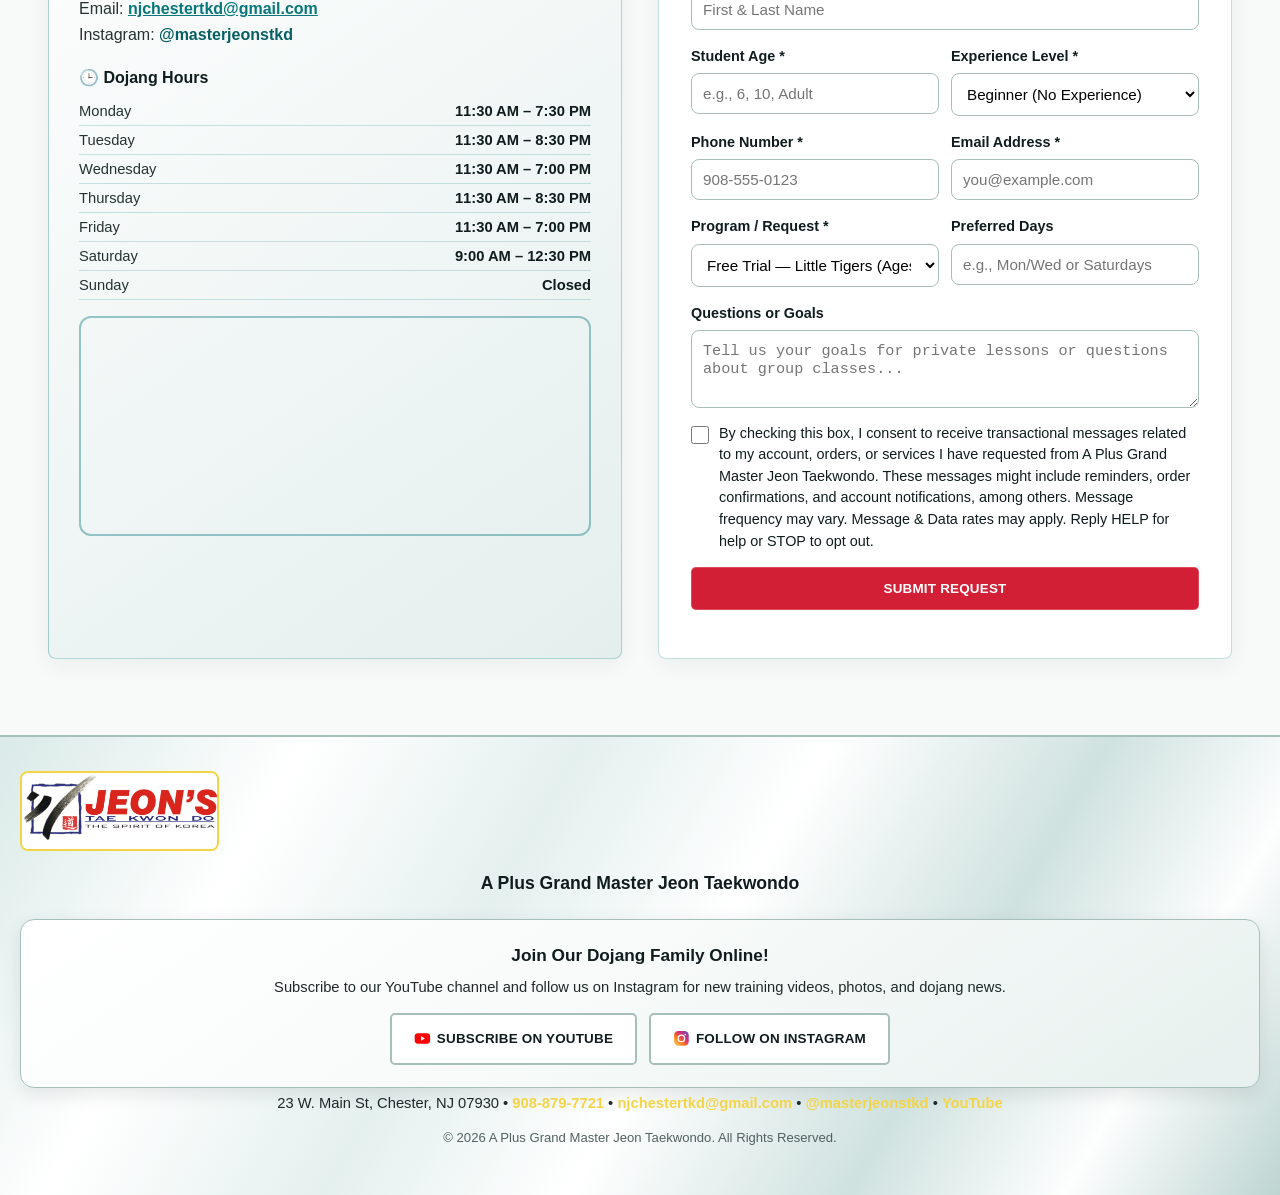
==== commit 1febd8d3: "Correct Anjolie Lam name" ====
--- a/index.html
+++ b/index.html
@@ -1,4 +1,3 @@
-<!DOCTYPE html>
 <html lang="en">
 <head>
     <meta charset="UTF-8">
@@ -316,7 +315,7 @@
                 <li><h3>Aliana Sudol</h3></li>
                 <li><h3>Anakin Lam</h3></li>
                 <li><h3>Romi Tee</h3></li>
-                <li><h3>Anjoli Lam</h3></li>
+                <li><h3>Anjolie Lam</h3></li>
                 <li><h3>Aidan Lam</h3></li>
                 <li><h3>Ella Bergeron</h3></li>
             </ul>
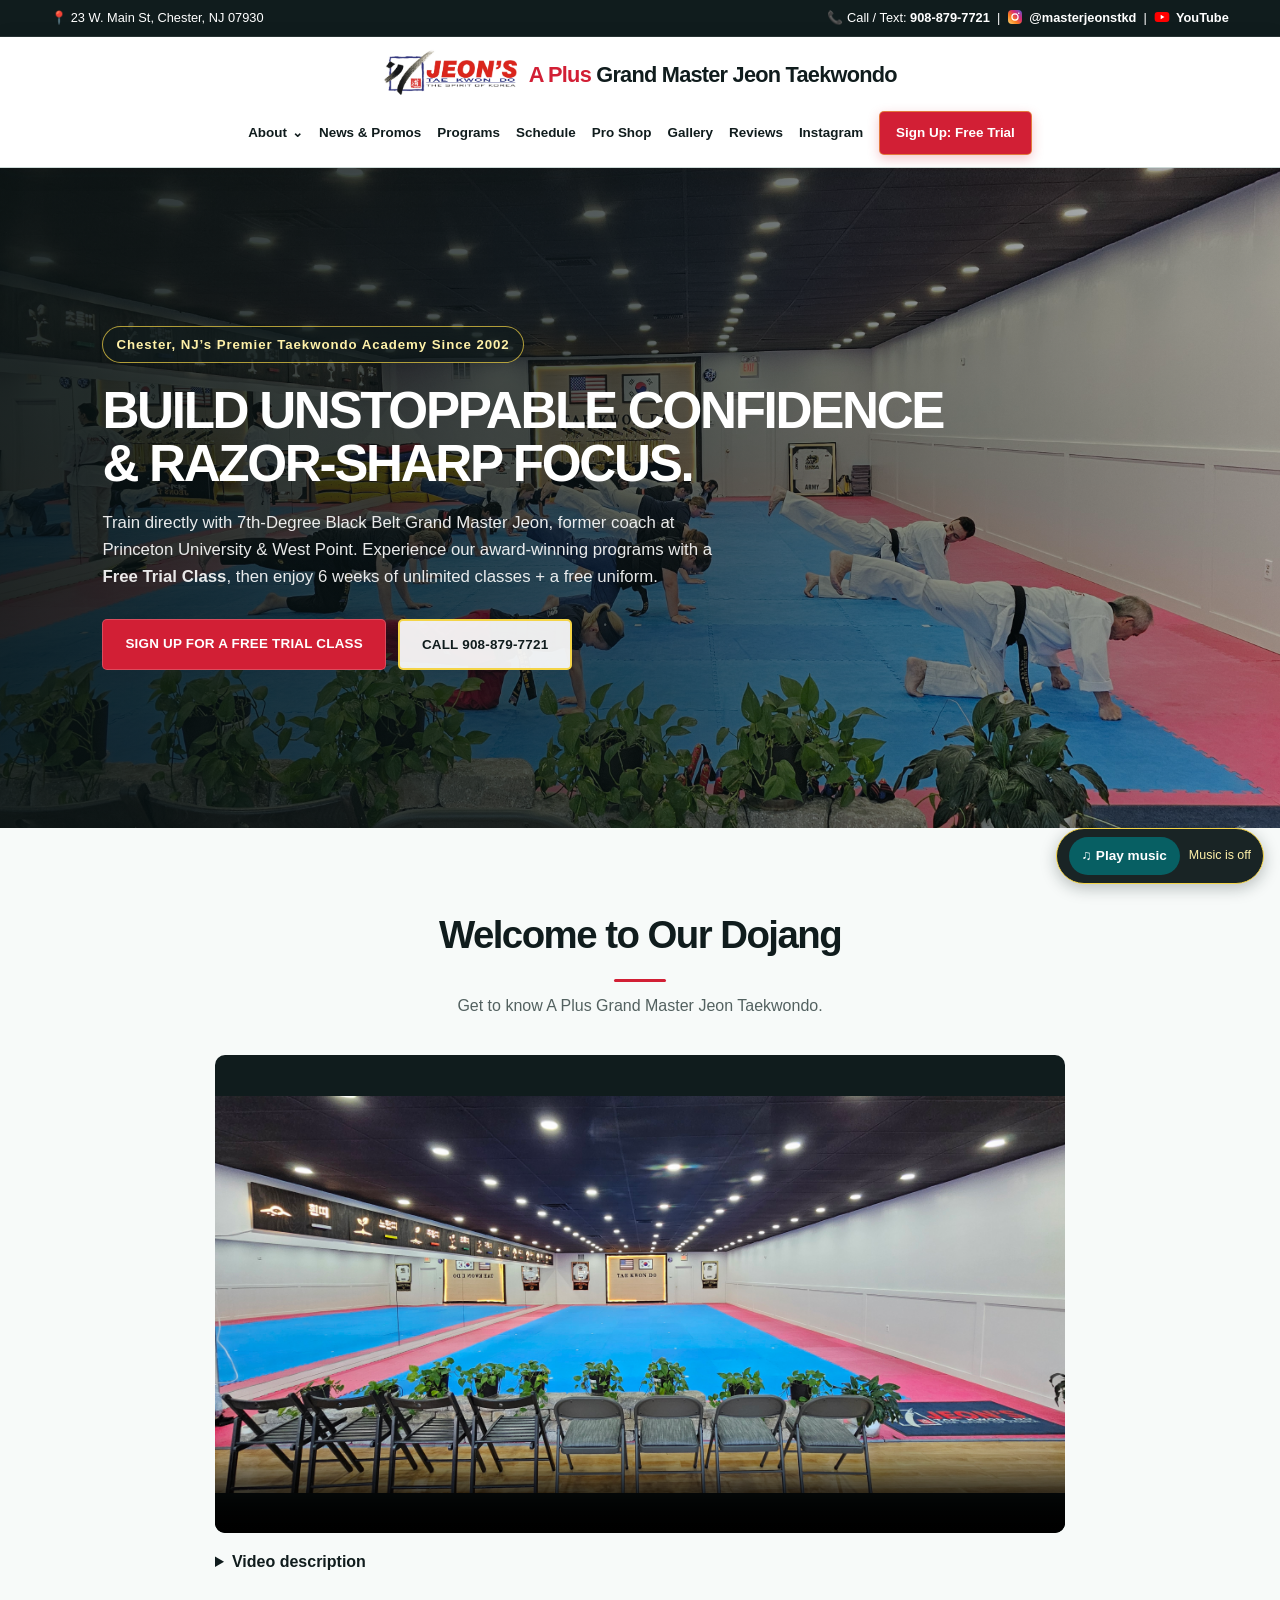
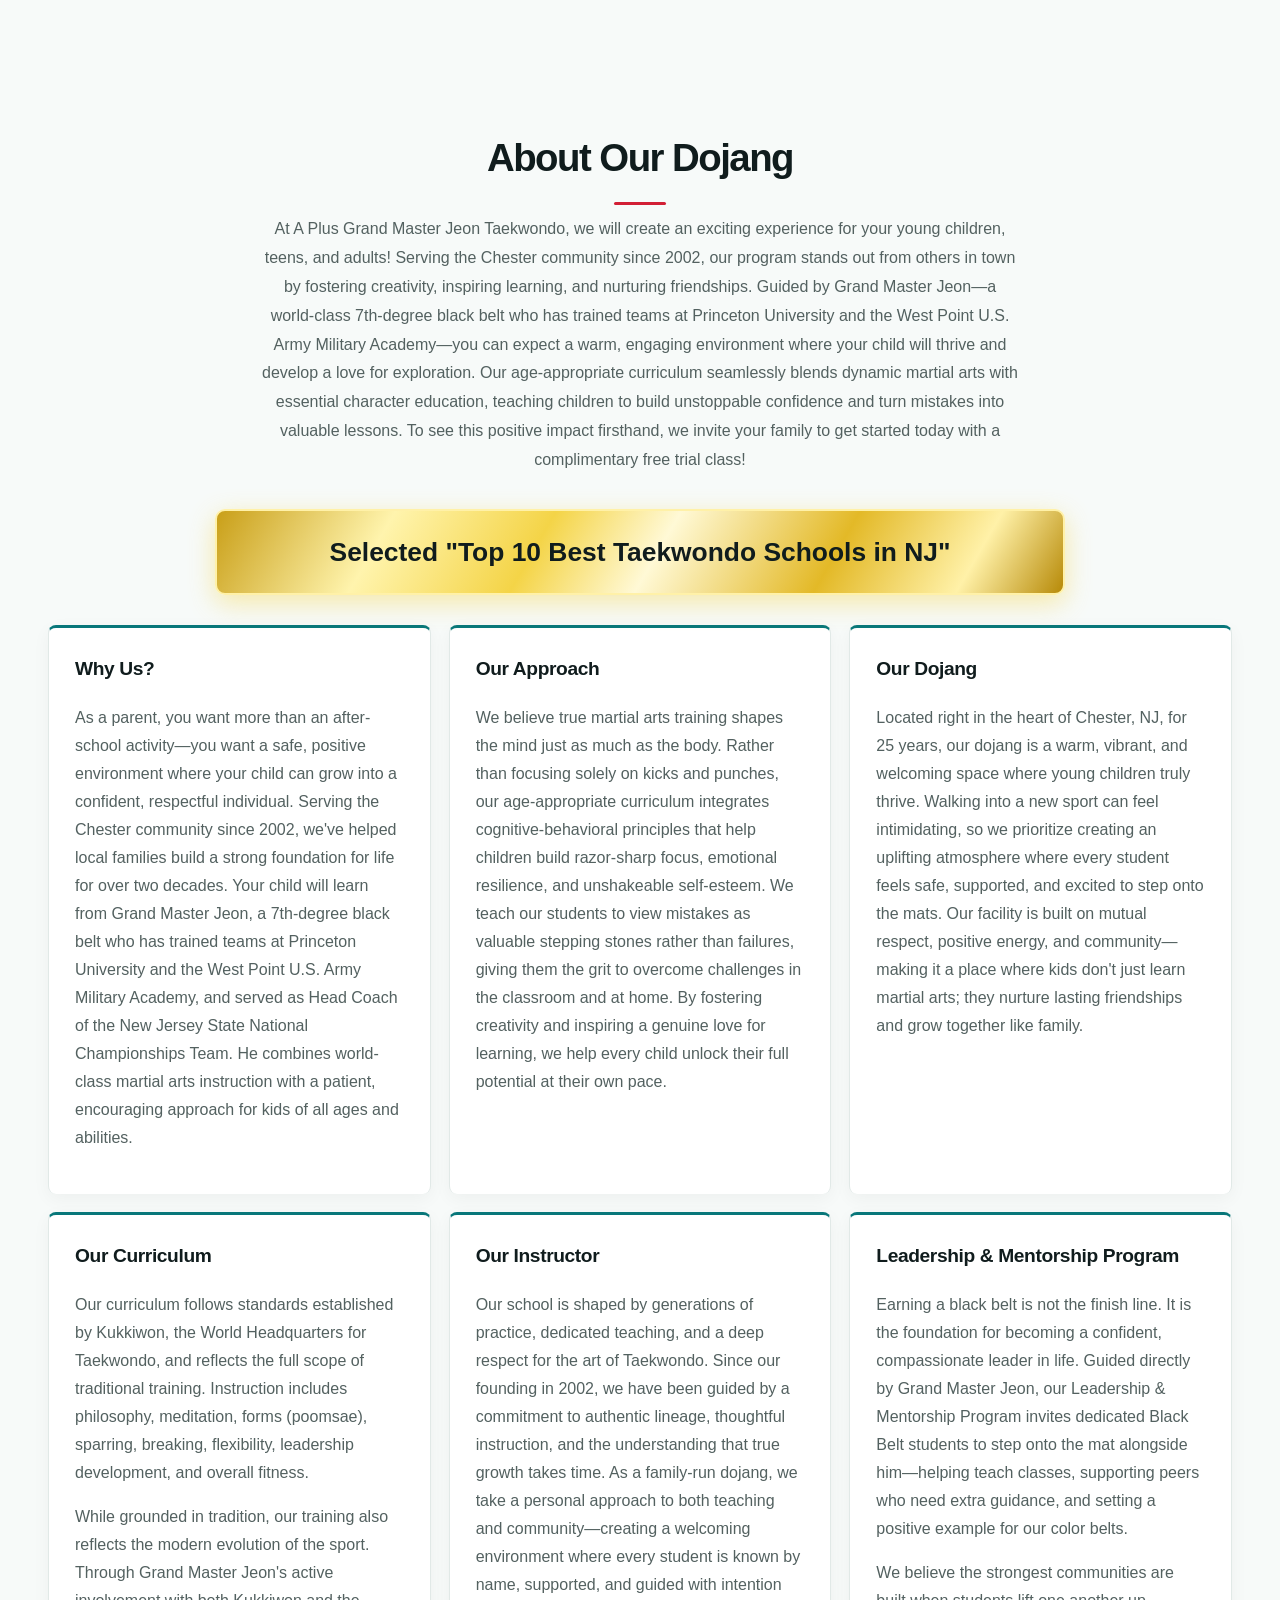
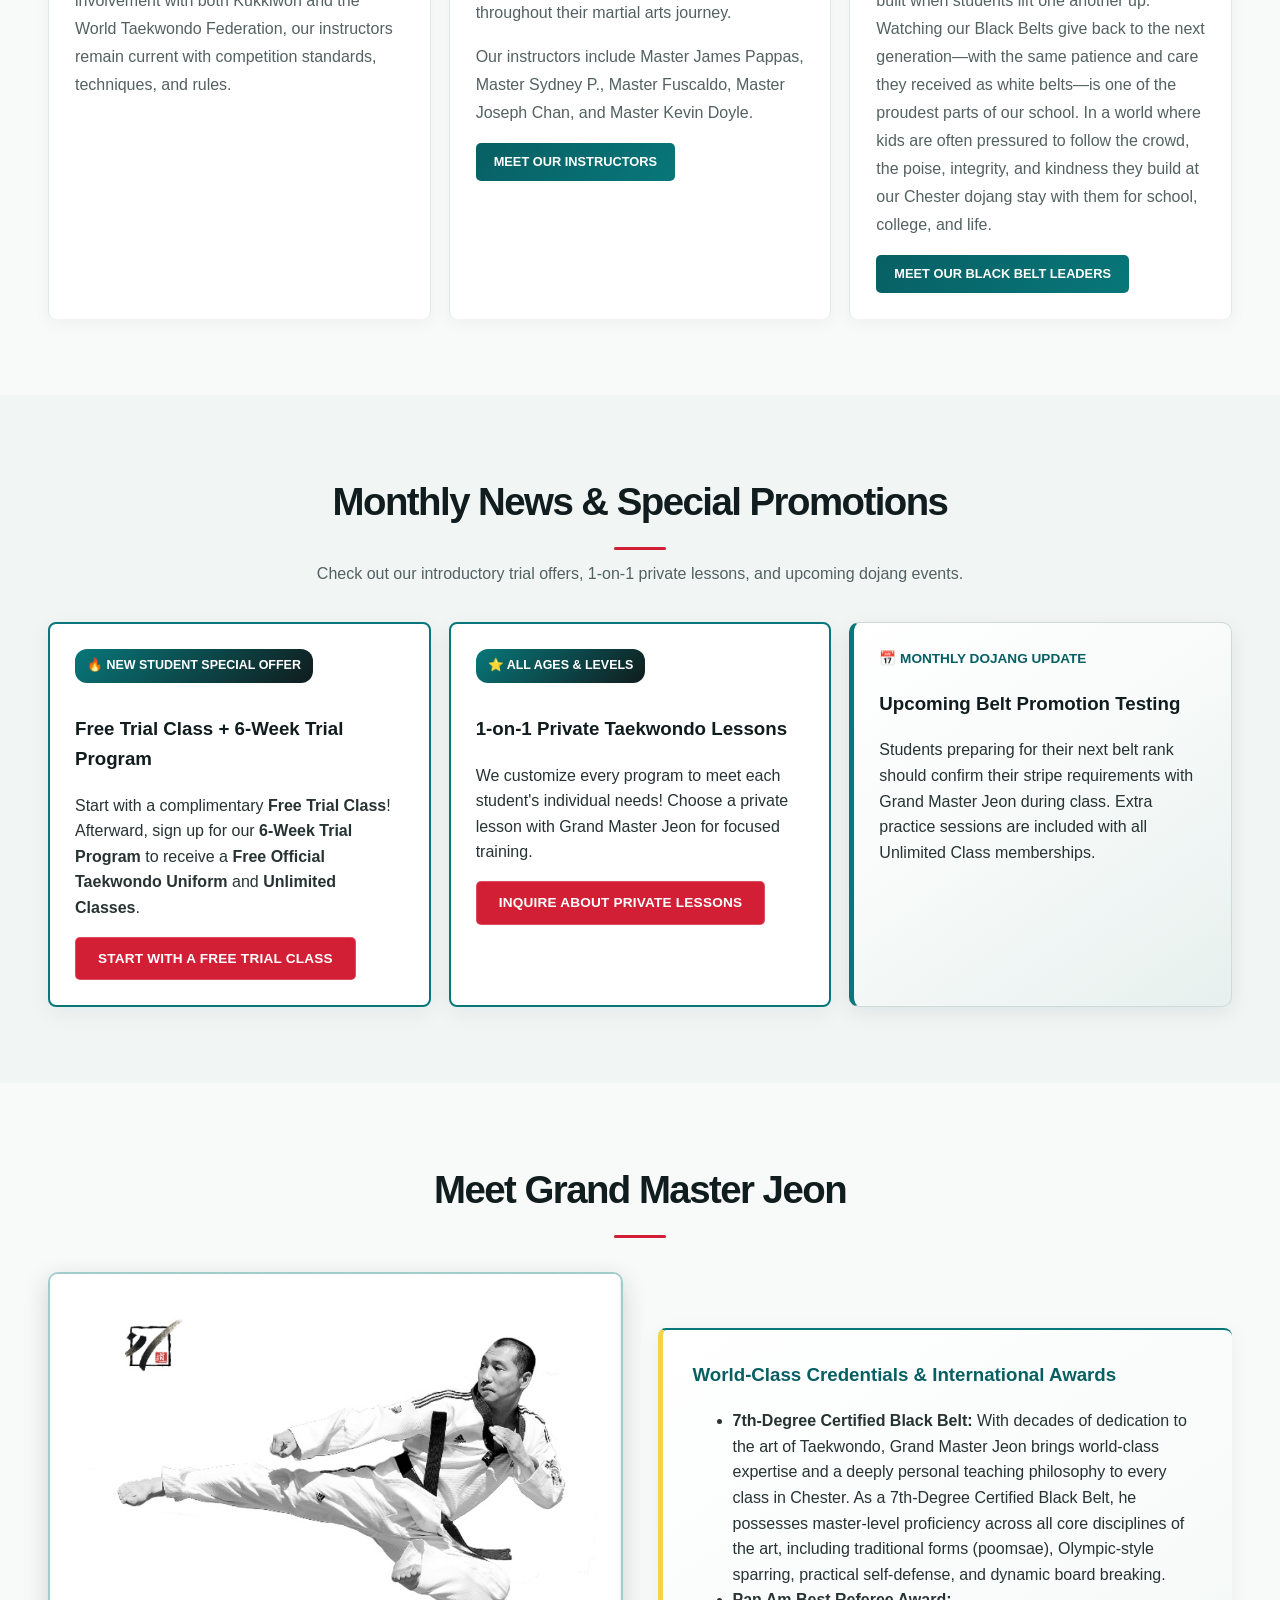
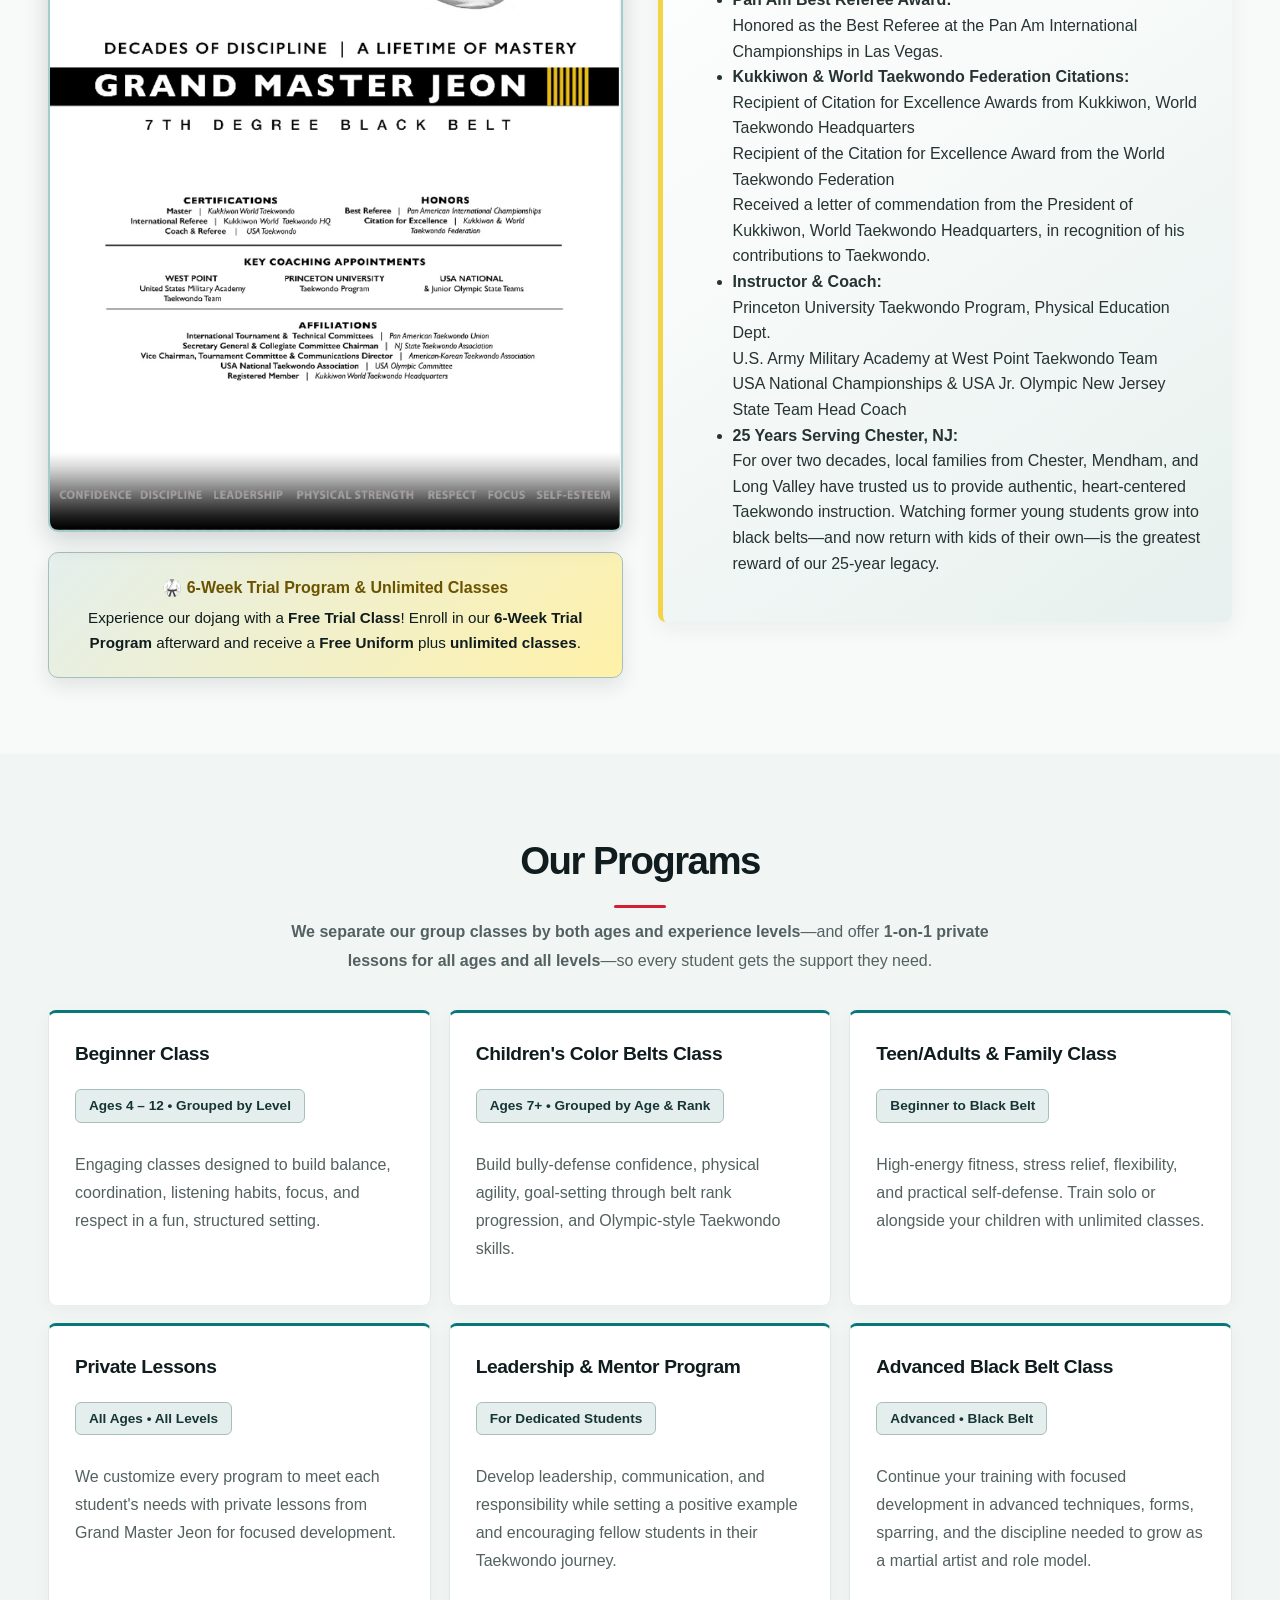
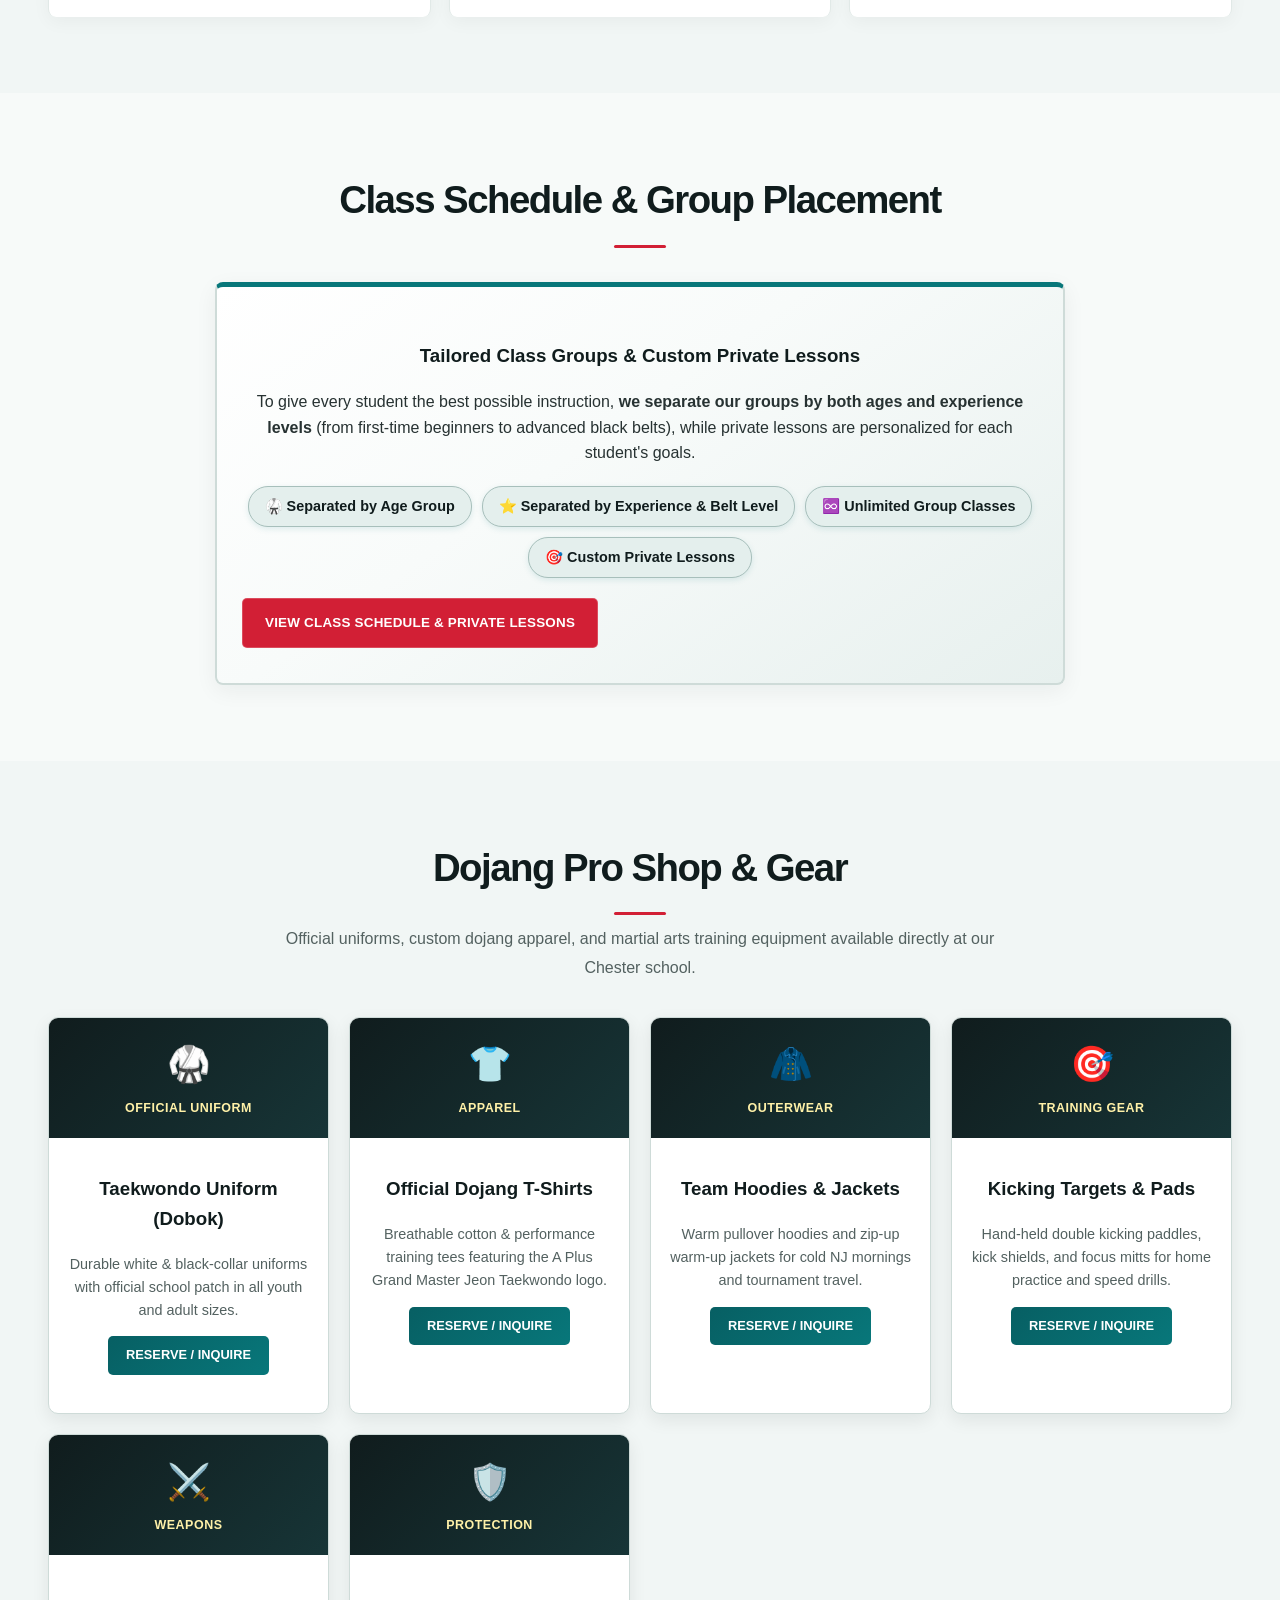
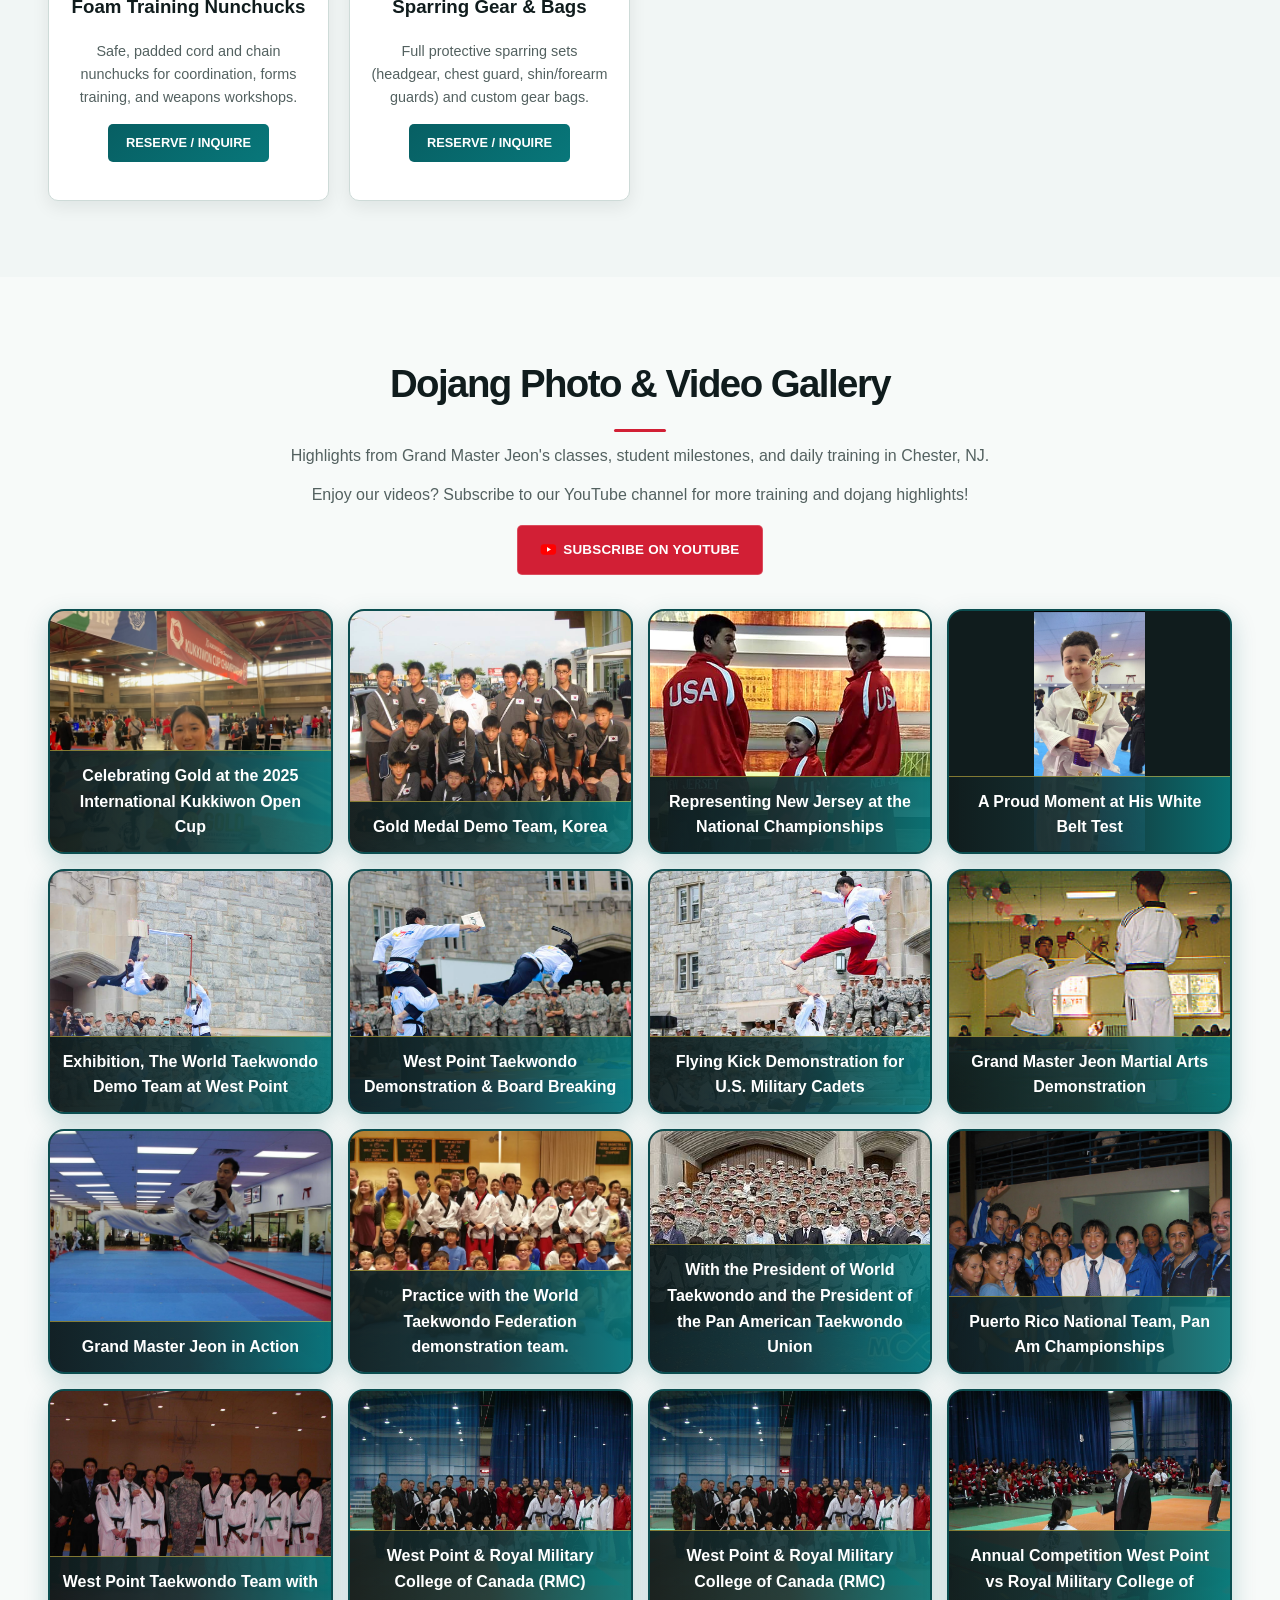
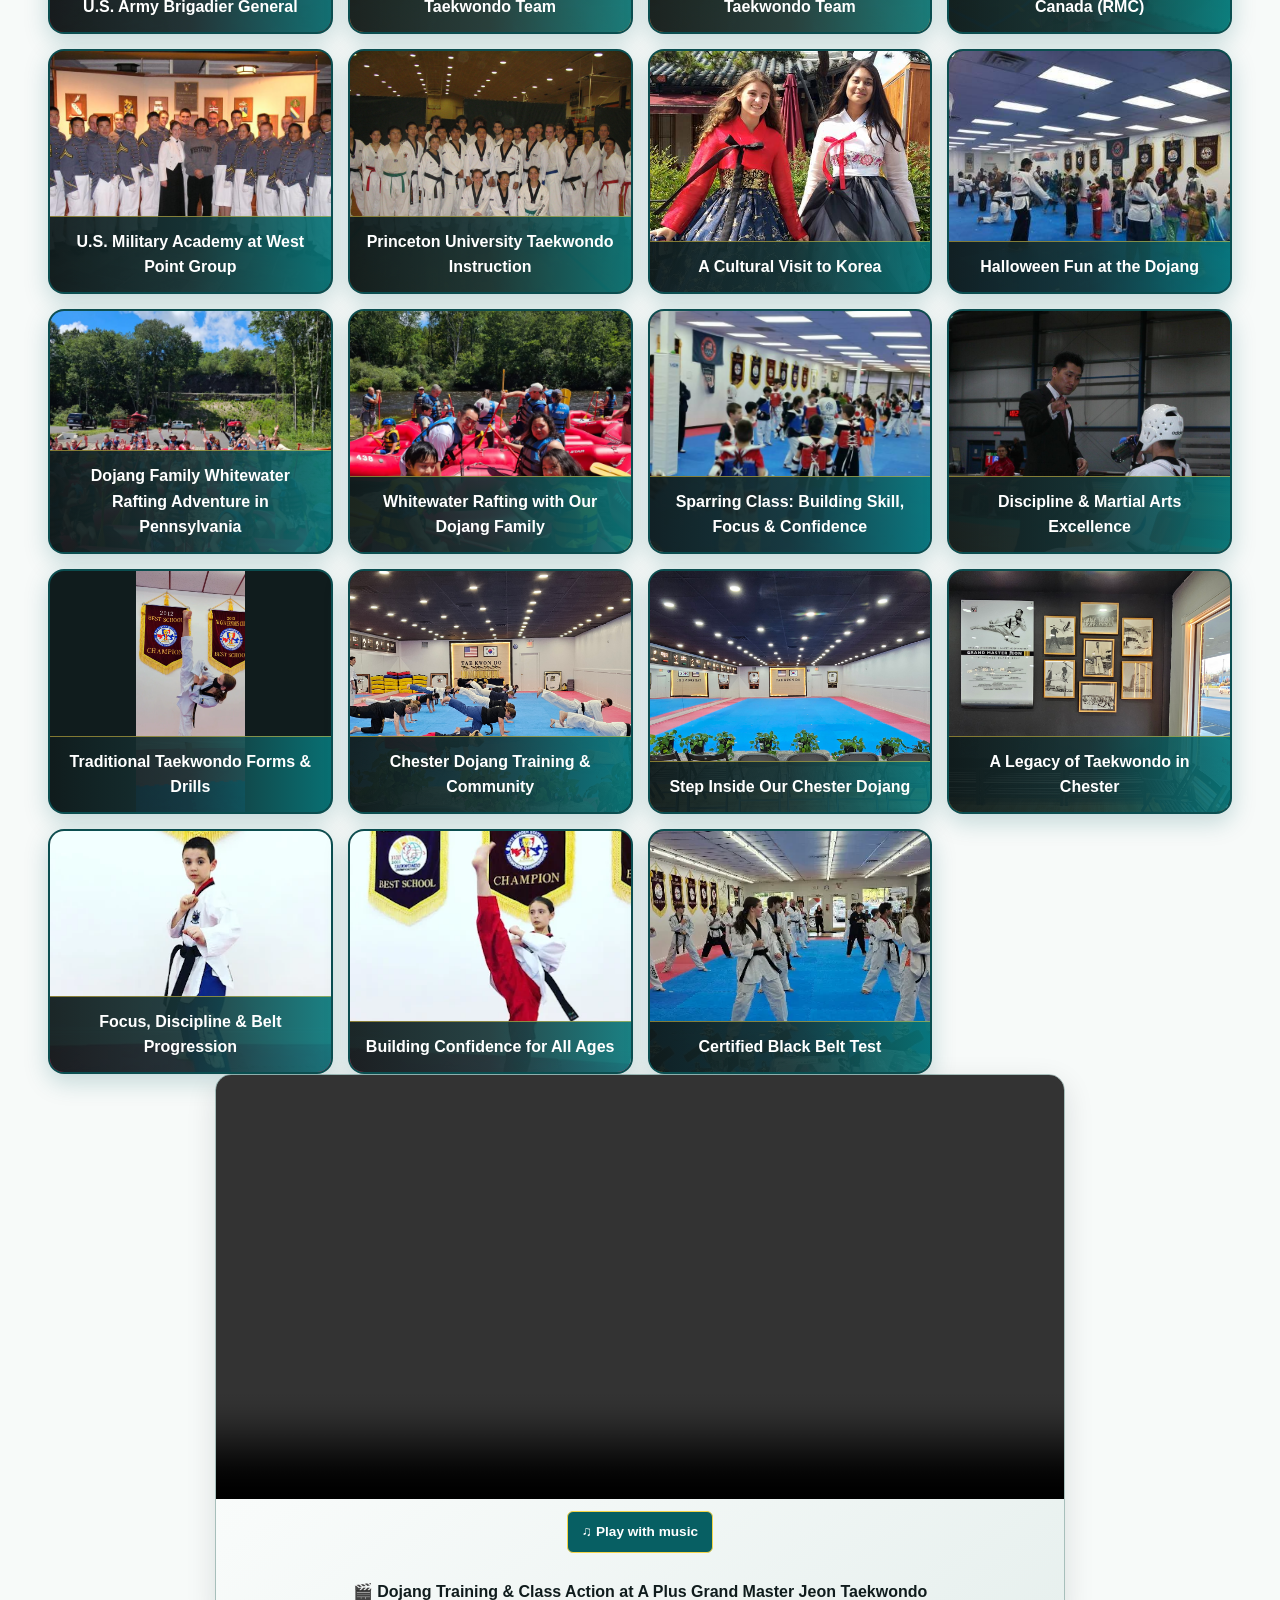
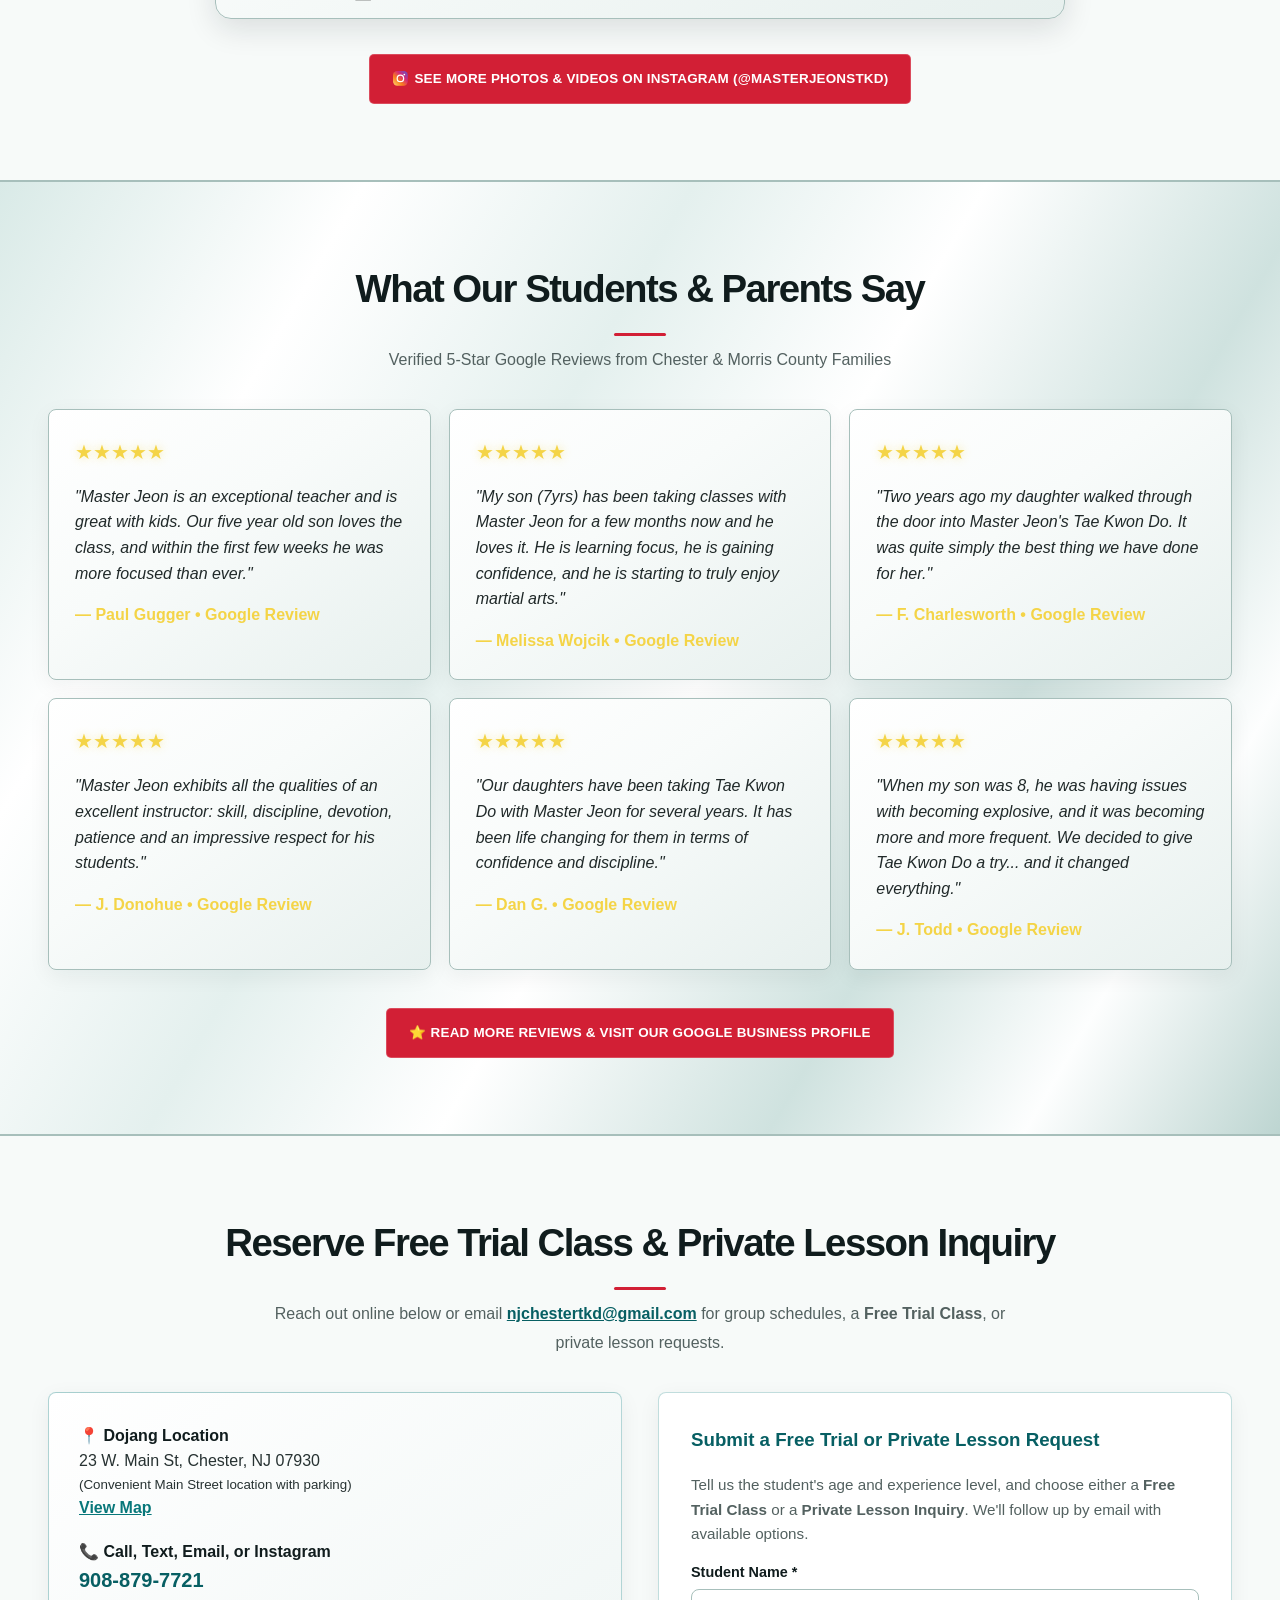
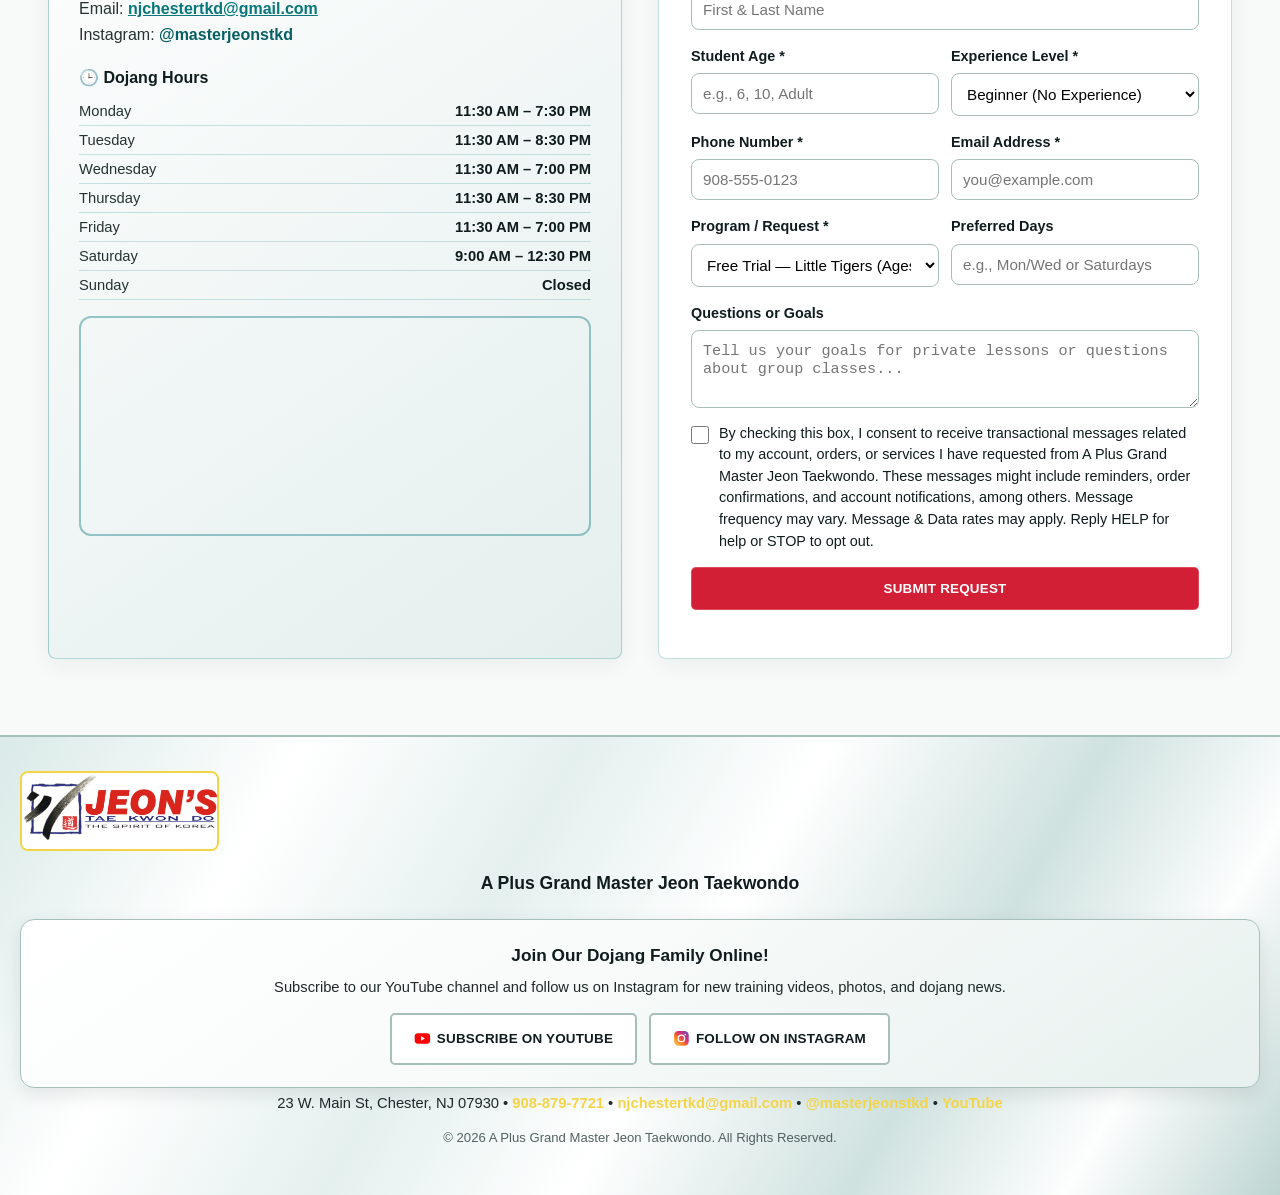
==== commit b22bd87e: "Add Kukkiwon Open gold medal photo to gallery" ====
--- a/index.html
+++ b/index.html
@@ -1,4 +1,3 @@
-<html lang="en">
 <head>
     <meta charset="UTF-8">
     <meta name="viewport" content="width=device-width, initial-scale=1.0">
@@ -512,6 +511,10 @@
 
         <div class="gallery-grid">
             <div class="gallery-card">
+                <img src="IMG_20261122_192555.jpg" alt="Taekwondo athlete holding a gold medal and certificate at the 2025 International Kukkiwon Open Cup">
+                <div class="gallery-caption">Celebrating Gold at the 2025 International Kukkiwon Open Cup</div>
+            </div>
+            <div class="gallery-card">
                 <img src="11169416_1009019465783320_6141996570803873612_o.jpg" alt="Gold Medal Demo Team, Korea">
                 <div class="gallery-caption">Gold Medal Demo Team, Korea</div>
             </div>
